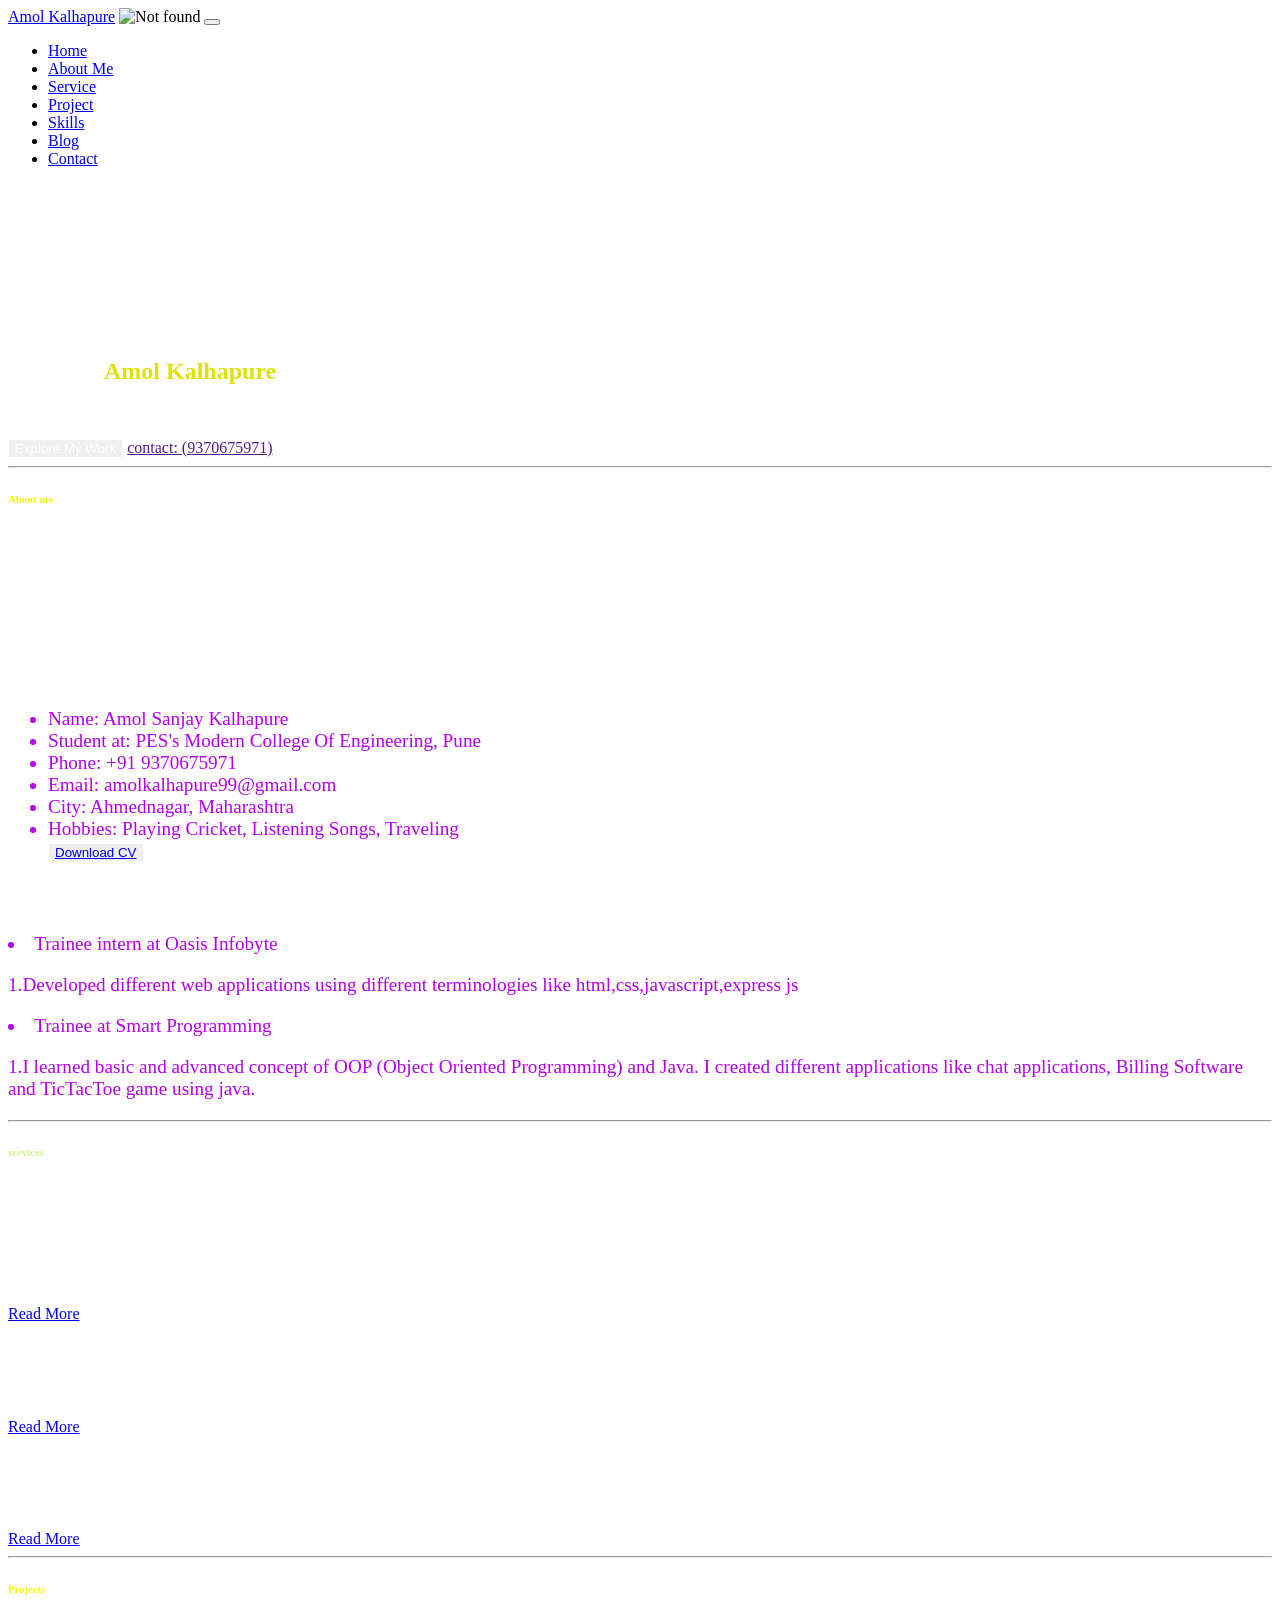
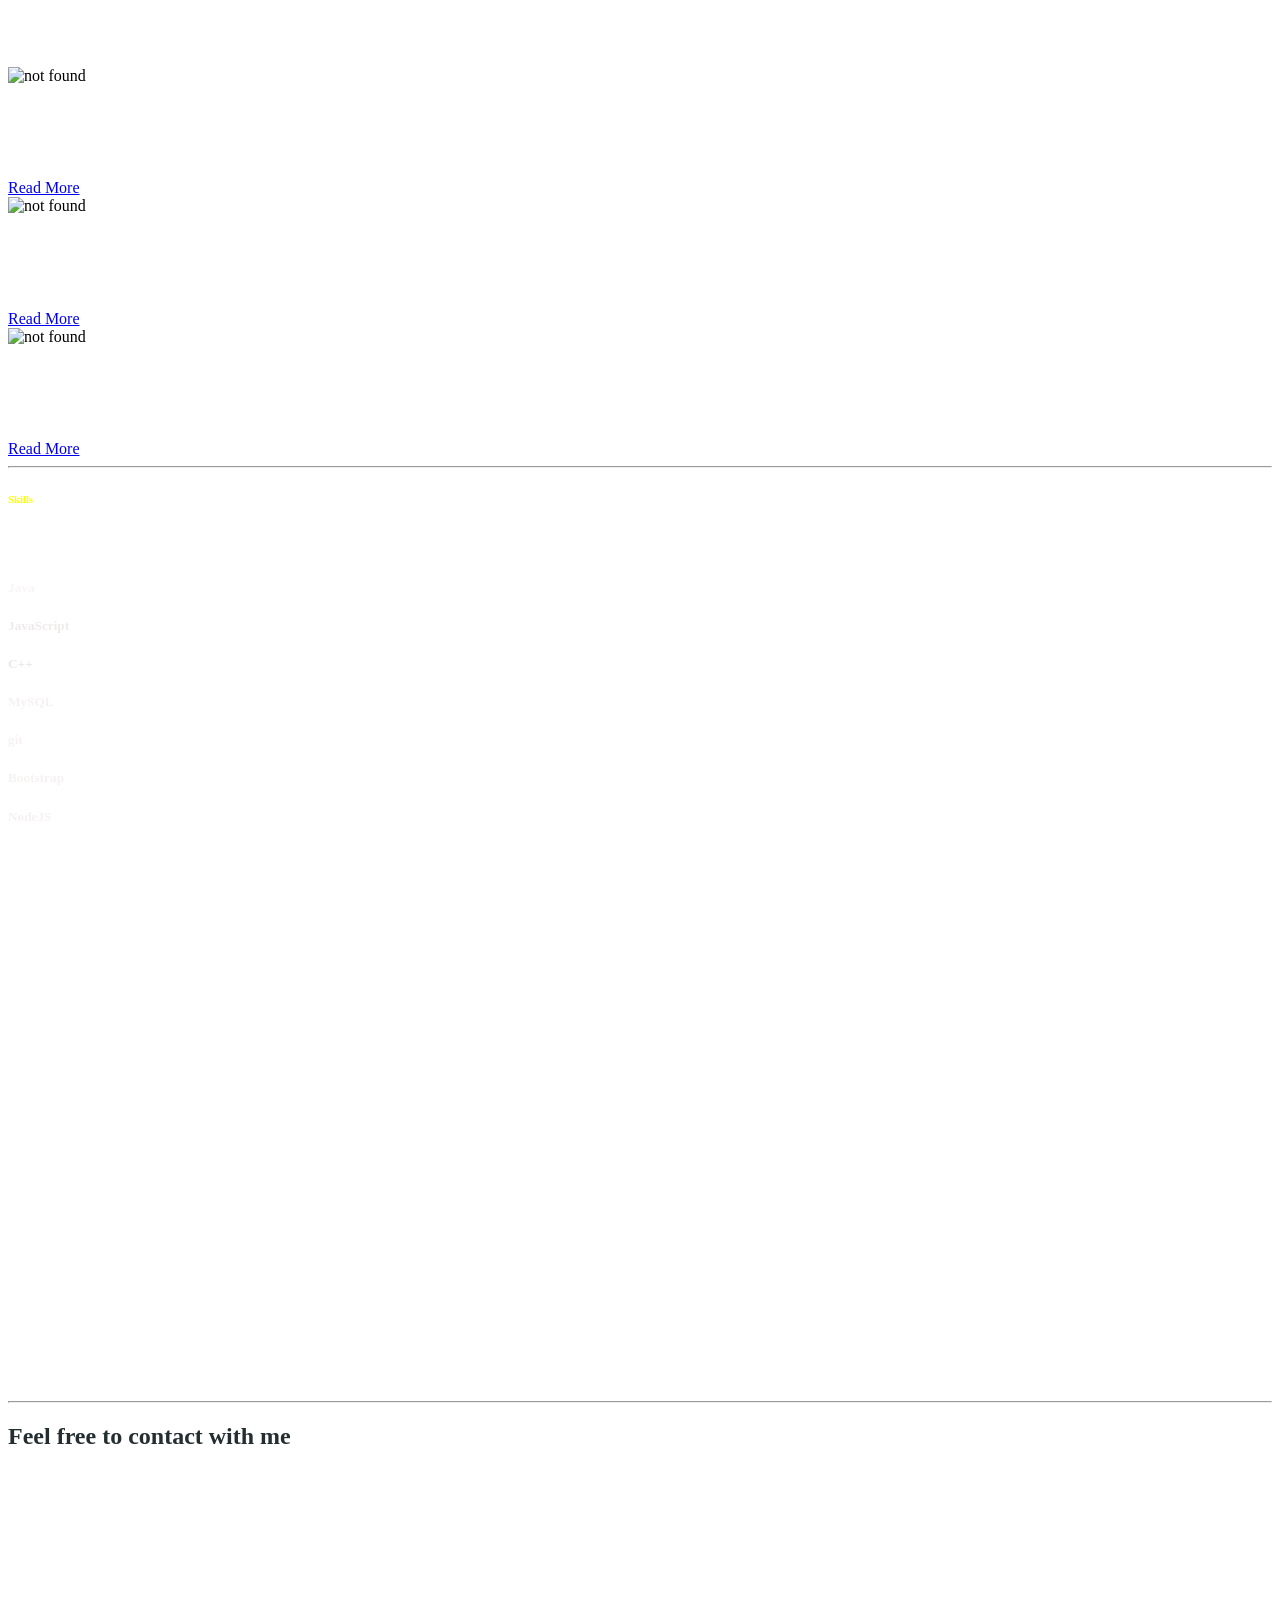
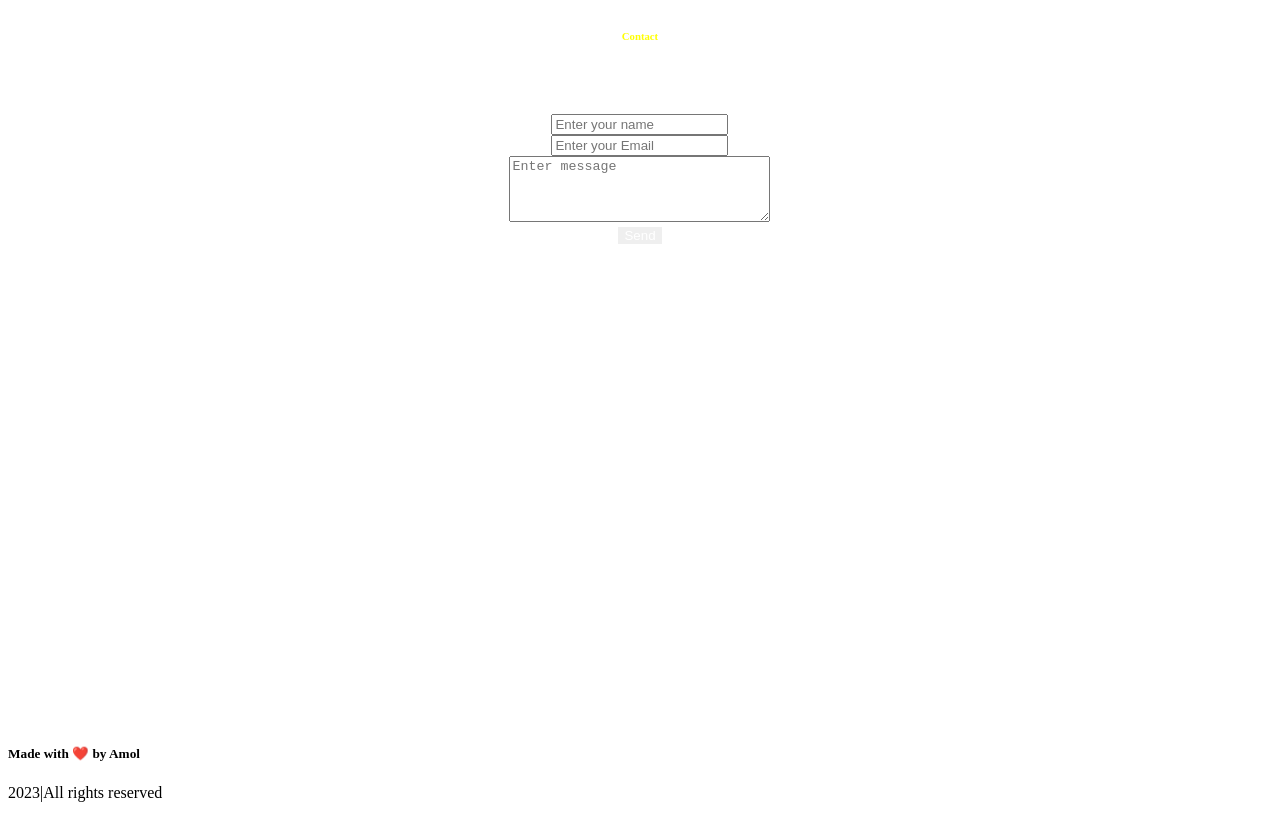
==== portfolio/Amol/index.html @ b15c6dea "Add files via upload" ====
<!DOCTYPE html>
<html lang="en">
<head>
    <meta charset="UTF-8">
    <meta http-equiv="X-UA-Compatible" content="IE=edge">
    <meta name="viewport" content="width=device-width, initial-scale=1.0">
    <title>Amol Kalhapure</title>
  
    <link rel="shortcut icon" class="rounded-4" href="/Assets/images/logo.jpg" type="image/jpg">
    <link rel="stylesheet" href="/Assets/css/bootstrap.min.css">
<link rel="stylesheet" href="/Assets/css/aos.css">    
<link rel="stylesheet" href="/Assets/css/line-awesome.min.css">
<link rel="stylesheet" href="/Assets/css/style.css">

<!--  -->

<link rel="preconnect" href="https://fonts.googleapis.com">
<link rel="preconnect" href="https://fonts.gstatic.com" crossorigin>
<link href="https://fonts.googleapis.com/css2?family=Roboto+Slab:wght@300&display=swap" rel="stylesheet">

<!--  -->
<!-- <link rel="stylesheet" href=""> -->
</head>
<body data-bs-spy="scroll" data-bs-target=".navbar">
    <!-- Navbar -->

    <nav class="navbar navbar-expand-lg navbar-dark fixed-top">
        <div class="container flex-lg-column">
          <a class="navbar-brand h3 fw-bold d-block d-lg-none " href="#Amolkalhapure">Amol Kalhapure</a>
          <img src="/Assets/images/myimage.jpg" class="d-none d-lg-block my-5 rounded-circle" alt="Not found">
          <button class="navbar-toggler" type="button" data-bs-toggle="collapse" data-bs-target="#navbarSupportedContent" aria-controls="navbarSupportedContent" aria-expanded="false" aria-label="Toggle navigation">
            <span class="navbar-toggler-icon"></span>
          </button>
          <div class="collapse navbar-collapse" id="navbarSupportedContent">
            <ul class="navbar-nav  me-auto mb-2 mb-lg-0 flex-lg-column">
              <li class="nav-item">
                <a class="nav-link active" aria-current="page" href="#Home">Home</a>
              </li>
              <li class="nav-item">
                <a class="nav-link active" aria-current="page" href="#about">About Me</a>
              </li>
              <li class="nav-item">
                <a class="nav-link active" aria-current="page" href="#service">Service</a>
              </li>
              <li class="nav-item">
                <a class="nav-link active" aria-current="page" href="#Work">Project</a>
              </li>
              <li class="nav-item">
                <a class="nav-link active" aria-current="page" href="#Skills">Skills</a>
              </li>
              <li class="nav-item">
                <a class="nav-link active" aria-current="page" href="#Blog">Blog</a>
              </li>
              <li class="nav-item">
                <a class="nav-link active" aria-current="page" href="#Contact">Contact</a>
              </li>
             
             
              
            </ul>
            
          </div>
        </div>
      </nav>

    <!--/Navbar-->
<!-- Content wrapper -->
<div id="content-wrapper">
  <section id="Home" class="section1 full-height px-lg-5   ">
    <video autoplay muted loop id="myVideo">
      <source src="/Assets/images/black_-_13495 (720p).mp4" type="video/mp4">
    </video>
    <div class="container px-lg-5">

        <div class="row">
            <div class="col-lg-8">
                <h1 style="color:white" data-aos="fade-up">Hii, I am <b style="color:rgb(225, 225, 9)">Amol Kalhapure</b> FullStack Developer, Student.</h1>
                <p style="color:white" data-aos="fade-up" data-aos-delay="300">I am Amol Kalhapure. I am studying in PES's modern college of engineering. I have great experience in JAVA</p>
                <div  data-aos="fade-up" data-aos-delay="600">
                  <button class="btn btn-brand" style="color:white; border:1px solid white">Explore My Work</button>
                <a href="" class="link-custom">contact: (9370675971)</a>
                </div>
                <div class="icon mt-4" data-aos="fade-up" data-aos-delay="900">
                  <a href="https://www.instagram.com/amolkalhapure9/"><i class="lab la-instagram insta rounded-3" style="color:white;font-size:32px"></i></a>
                  <a href="https://www.linkedin.com/in/amol-kalhapure-a6ab4622a/"><i class="lab la-linkedin linkedin rounded-3" style="color:white;font-size:32px"></i></a>
                  <i class="lab la-twitter twitter rounded-3" style="color:white;font-size:32px"></i>
                </div>
            </div>
        </div>
    </div>
</section>
<hr style="color:white">

<section id="about" >
  <div class="container px-lg-5">
<div class="row">
 <h6 style="color:rgb(241, 254, 0)">About me</h6>
</div>
<div class="aboutme mt-5">
  <h3 class="pt-3" style="color:white">About Me</h3>
  <p class="pt-2 pb-3" style="color:white;font-size: larger;">My self Amol Kalhapure. I am a student of Progrssive education societie's modern college of engineerng, Pune. I work efficiently both as an individual contributor as well as along with a team. I am a fullstack web developer (mern). I like to learn programming languages and developing web applications. My main objective is to work with an organization where I can get an opportunity to enhance my skills and experiance.</p>
</div>
<div class="information">
<div class="myinfo mt-4" style="color:rgb(179, 1, 238); font-size: larger;">
  <h3 style="color:white">My Information</h3>
  <ul>
   <li>Name: Amol Sanjay Kalhapure</li>
   <li>Student at: PES's Modern College Of Engineering, Pune</li>
   <li>Phone: +91 9370675971</li>
   <li>Email: amolkalhapure99@gmail.com</li>
   <li>City: Ahmednagar, Maharashtra</li>
   <li>Hobbies: Playing Cricket, Listening Songs, Traveling</li>
   <button  class="btn btn-brand mt-4" style="color:white; border:1px solid white;color:rgb(179, 1, 238) ;"><a href="/amolcvfinal.pdf">Download CV</a></button>
  </ul>
 </div>

 <div class="internships mt-4" style="color:rgb(179, 1, 238); font-size: larger;">
  <h3 style="color:white">Experience</h3>
  <li >Trainee intern at Oasis Infobyte</li>
  <p>1.Developed different web applications using different terminologies like html,css,javascript,express js</p>
  <li>Trainee at Smart Programming</li>
  <p>1.I learned basic and advanced concept of OOP (Object Oriented Programming) and Java. I created different applications like chat applications, Billing Software and TicTacToe game using java.</p>

 </div>


  </div>
</div>
  
</section>
<hr style="color:white">
<section id="service" class="full-height px-lg-5" >
<div class="container px-lg-5 ">
 <div class="row pb-4">
  <div class="col-lg-8">
    <!-- <h1 style="color:#242e30">Hello friends following are some servies that we are providing for you</h1> -->
    <h6 style="color:rgb(212, 245, 138)" data-aos="fade-up" >services</h6>
    <h1 style="color:white" data-aos="fade-up" >Services that I provide</h1>

  </div>
 </div>

 <div class="row">
  <div class="col-md-4" data-aos="fade-up" data-aos-delay="300">
    <div class="service bg-base rounded-4  shadow-effect">
      <div class="iconbox">
        <i class="las la-feather mb-3 rounded-3" style="background-color: yellow; font-size: 39px;"></i>
        <h4 style="color:white" >Web designing</h4>
        <p style="color:white">We are provideing you best web designs for your business, educational purpose and many more </p>
        <a href="#" class="link-custom">Read More</a>
      </div>
    </div>
  </div>

  <div class="col-md-4" data-aos="fade-up" data-aos-delay="600">
    <div class="service bg-base rounded-4  shadow-effect">
      <div class="iconbox">
        <i class="las la-laptop mb-3 rounded-3" style="background-color: yellow; font-size: 39px;"></i>
        <h4 style="color:white" >Web designing</h4>
        <p style="color:white">We are provideing you best web designs for your business, educational purpose and many more </p>
        <a href="#" class="link-custom">Read More</a>
      </div>
    </div>
  </div>


  <div class="col-md-4" data-aos="fade-up" data-aos-delay="900">
    <div class="service bg-base rounded-4  shadow-effect">
      <div class="iconbox">
        <i class="lab la-java mb-3 rounded-3" style="background-color: yellow; font-size: 39px;"></i>
        <h4 style="color:white" >Java Developer</h4>
        <p style="color:white">We are provideing you best web designs for your business, educational purpose and many more </p>
        <a href="#" class="link-custom">Read More</a>
      </div>
    </div>
  </div>




 </div>

</div>
</section>
<hr style="color:white">

<section id="Work" class="full-height px-lg-5"  >
  <div class="container px-lg-5">
    <div class="row pb-4">
      <div class="col-lg-8">
        <!-- <h1 style="color:#242e30">Hello friends following are some projects that we are created for you</h1> -->
        <h6 style="color:yellow" data-aos="fade-up" >Projects</h6>
        <h1 style="color:white" data-aos="fade-up" >Projects created by me </h1>

      </div>
    </div>
   <div class="row">
    <div class="col-lg-4 project"  data-aos="fade-up" data-aos-delay="300">
      <div class="service bg-base rounded-4  shadow-effect">
        <div class="iconbox">
          <img class="rounded-4"  style="width:100%"  src="/Assets/images/library.jpg" alt="not found">
        </div>
        <div class="content">
          <h4 class="pt-3" style="color:white">Online Library</h4>
          <p style="color:white">A dynamic website to login and register and issue books online. </p>
          <a href="#" class="link-custom">Read More</a>
          
        </div>
      </div>
    </div>
    <div class="col-lg-4 project" data-aos="fade-up" data-aos-delay="600">
      <div class="service bg-base rounded-4  shadow-effect">
        <div class="iconbox">
          <img class="rounded-4"  style="width:100%"  src="/Assets/images/library.jpg" alt="not found">
        </div>
        <div class="content ">
          <h4 class="pt-3" style="color:white">Core Java</h4>
          <p style="color:white">A static website that include basic concepts of core java</p>
          <a href="http://learntocoding.com/index.html" class="link-custom">Read More</a>
          
        </div>
      </div>
    </div>
    <div class="col-lg-4 project" data-aos="fade-up" data-aos-delay="900">
      <div class="service bg-base rounded-4  shadow-effect">
        <div class="iconbox">
          <img class="rounded-4"  style="width:100%"  src="/Assets/images/landing.jpg" alt="not found">
        </div>
        <div class="content">
          <h4 class="pt-3" style="color:white">Landing Page</h4>
          <p style="color:white">A static website created by HTML, CSS, Bootstrap and JavaScript</p>
          <a href="#" class="link-custom">Read More</a>
          
        </div>
      </div>
    </div>
   
   </div>
    
  </div>
</section>
<hr style="color: white;">

<!-- <section id="Skills" class=" full-height px-lg-5" style="height: 100vh;">
  <div class="container px-lg-5">
    <div class="row">
      <h6 style="color: rgb(226, 237, 3);">Skills</h6>
      <h1 style="color:white">My Skills</h1>
      <div class="col-lg-5 ">
        <div class="skills">
          
              <li><h5 style="color:white">Java</h5></li>
              <span class="bar"><span class="java"></span></span>
           
         <li><h5 style="color:white">CPP</h5></li>
         <span class="bar"><span class="cpp"></span></span>
         <li><h5 style="color:white">MySQL</h5></li>
         <span class="bar"><span class="mysql"></span></span>
         <li><h5 style="color:white">JavaScript</h5></li>
         <span class="bar"><span class="JavaScript"></span></span>
         <li><h5 style="color:white">Git</h5></li>
         <span class="bar"><span class="git"></span></span>
        </div>
      
      </div>
      
    </div>

  </div>
</section> -->

<!-- dsfs -->
<section id="Skills" class=" full-height px-lg-5" style="height: 100vh;">
  
  <div class="container px-lg-5">
    <h6 style="color:yellow">Skills</h6>
    <h1 class="pb-4" style="color:white">LANGUAGES AND FRAMEWORKS</h1>
    <div class="skills">
      <div class="row">
       <div class="col-lg-6 col-md-6">
         <div class="java12" style="">
           <h5 style="color:rgb(250, 245, 245)">Java</h5>
             <span class="bar"><span class="java"></span></span>
         </div>
        
       </div>
       <div class="col-lg-6 col-md-6">
         <div class="java12">
           <h5 style="color:rgb(239, 235, 235)">JavaScript</h5>
             <span class="bar"><span class="JavaScript"></span></span>
         </div>
        
       </div>
       <div class="col-lg-6 col-md-6">
         <div class="java12">
           <h5 style="color:rgb(235, 230, 230)">C++</h5>
             <span class="bar"><span class="cpp"></span></span>
         </div>
        
       </div>
       <div class="col-lg-6 col-md-6">
         <div class="java12">
           <h5 style="color:rgb(247, 242, 242)">MySQL</h5>
             <span class="bar"><span class="mysql"></span></span>
         </div>
        
       </div>
       <div class="col-lg-6 col-md-6">
        <div class="java12">
          <h5 style="color:rgb(247, 242, 242)">git</h5>
            <span class="bar"><span class="git"></span></span>
        </div>
       
      </div>
      <div class="col-lg-6 col-md-6">
        <div class="java12">
          <h5 style="color:rgb(247, 242, 242)">Bootstrap</h5>
            <span class="bar"><span class="Bootstrap"></span></span>
        </div>
       
      </div>
      <div class="col-lg-6 col-md-6">
        <div class="java12">
          <h5 style="color:rgb(247, 242, 242)">NodeJS</h5>
            <span class="bar"><span class="NodeJS"></span></span>
        </div>
       
      </div>
      </div>
      </div>

  </div>
</section>

<!-- zdszd -->

<hr style="color:white">
<section id="Contact" class="full-height px-lg-5" style="height:100vh">
  <div class="container px-lg-5 ">
    <h1 style="color:#242e30;">Feel free to contact with me</h1>
    <div class="form" style="width:60% ;margin:180px auto">
    <form action="" method="post" style="text-align: center; ">
     <h6 style="color:yellow;text-align: center;">Contact</h6>
     <h1 style="color:white;text-align: center;">Feel free to contact with me</h1>
     <div class="name"><input class="name1 " type="text" name="name1" placeholder="Enter your name" style="color:white" >
     </div>
     <div class="email1"><input class="email  " type="email" name="email" placeholder="Enter your Email" style="color:white"></div>
     <div class="msg1"><textarea class="msg " name="msg" id="msg" cols="30" rows="4" placeholder="Enter message" style="color: white;"></textarea></div>
     <div class="btn1"><button class="btn " class="btn btn-brand" style="color:white; border:1px solid white">Send</button></div>
    </form>
  </div>
  </div>
</section>

</div>

<div class="footer">
  <h5>Made with ❤️ by Amol</h5>
  <p><i class="las la-copyright"></i>2023|All rights reserved</p>
</div>





    
    
</body>
<script src="/Assets/js/bootstrap.bundle.min.js"></script>
<script src="/Assets/js/aos.js"></script>
<script src="/Assets/js/main.js"></script>

</html>
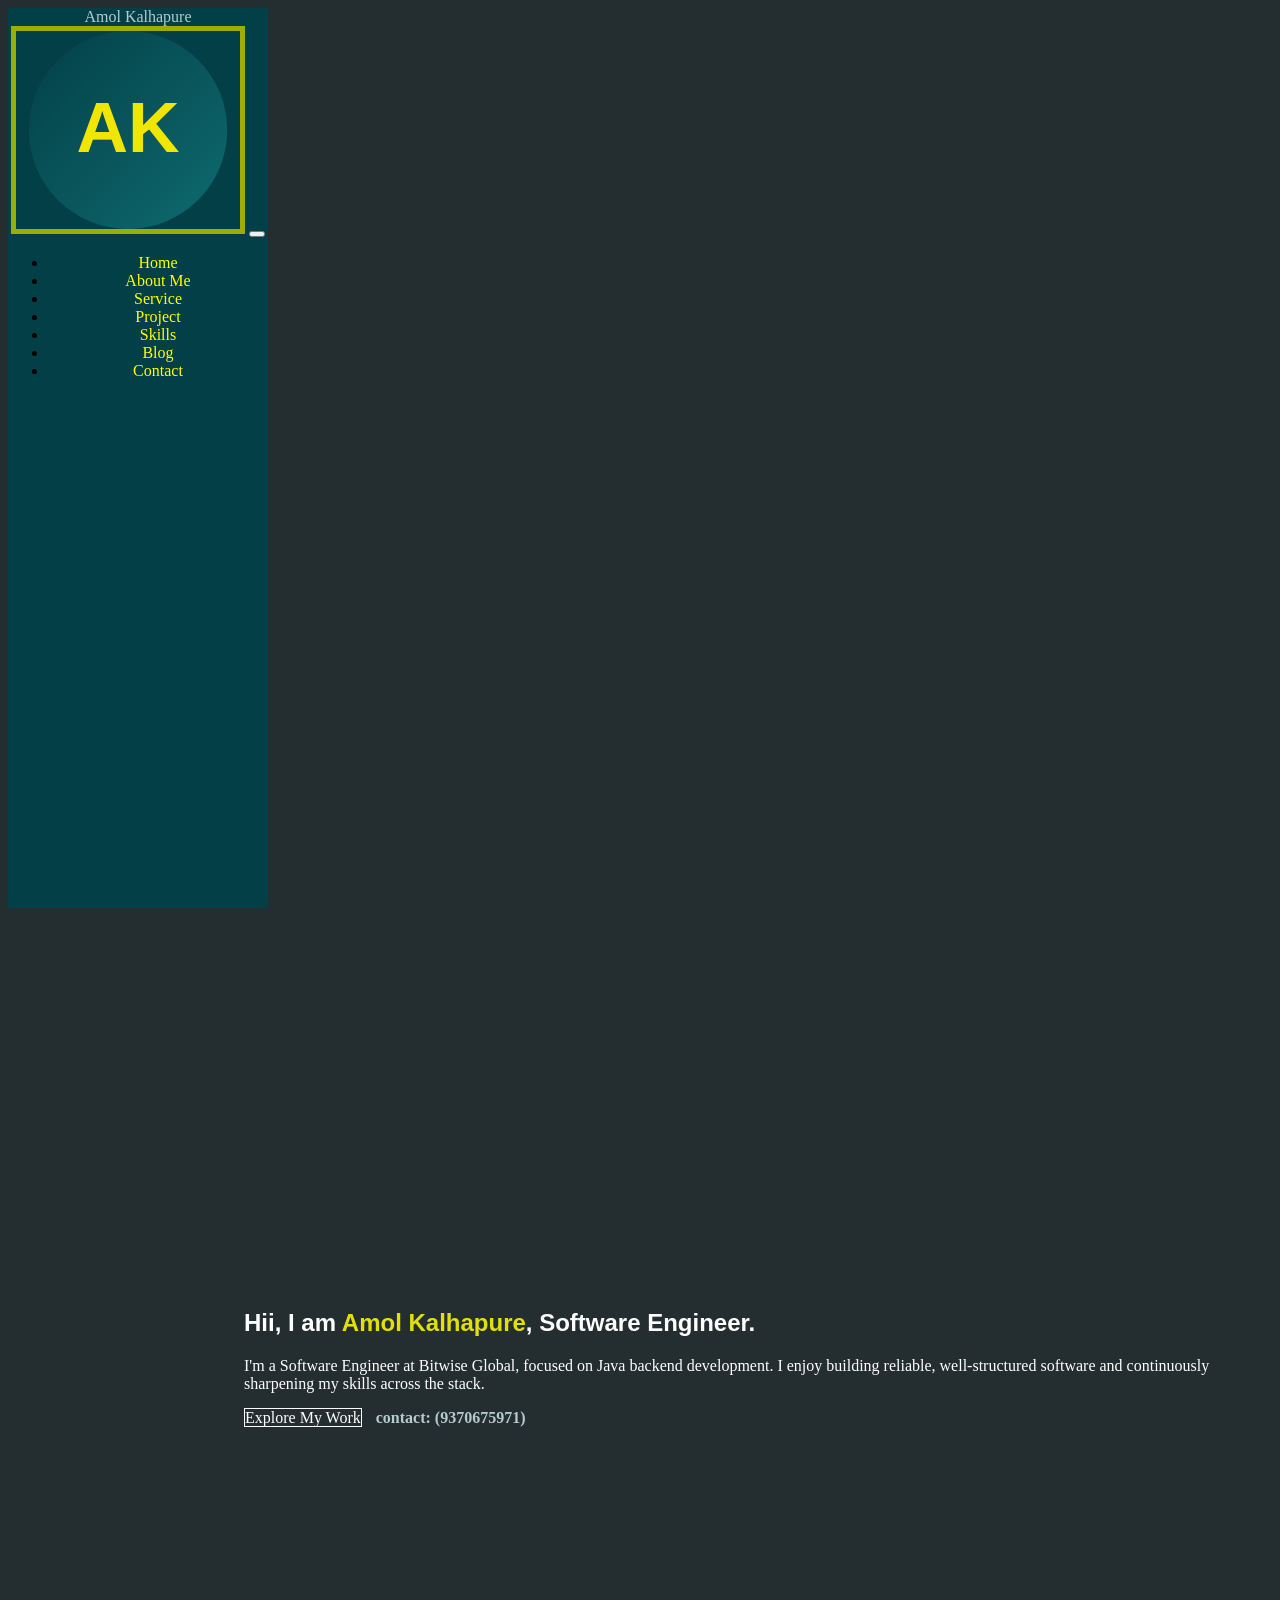
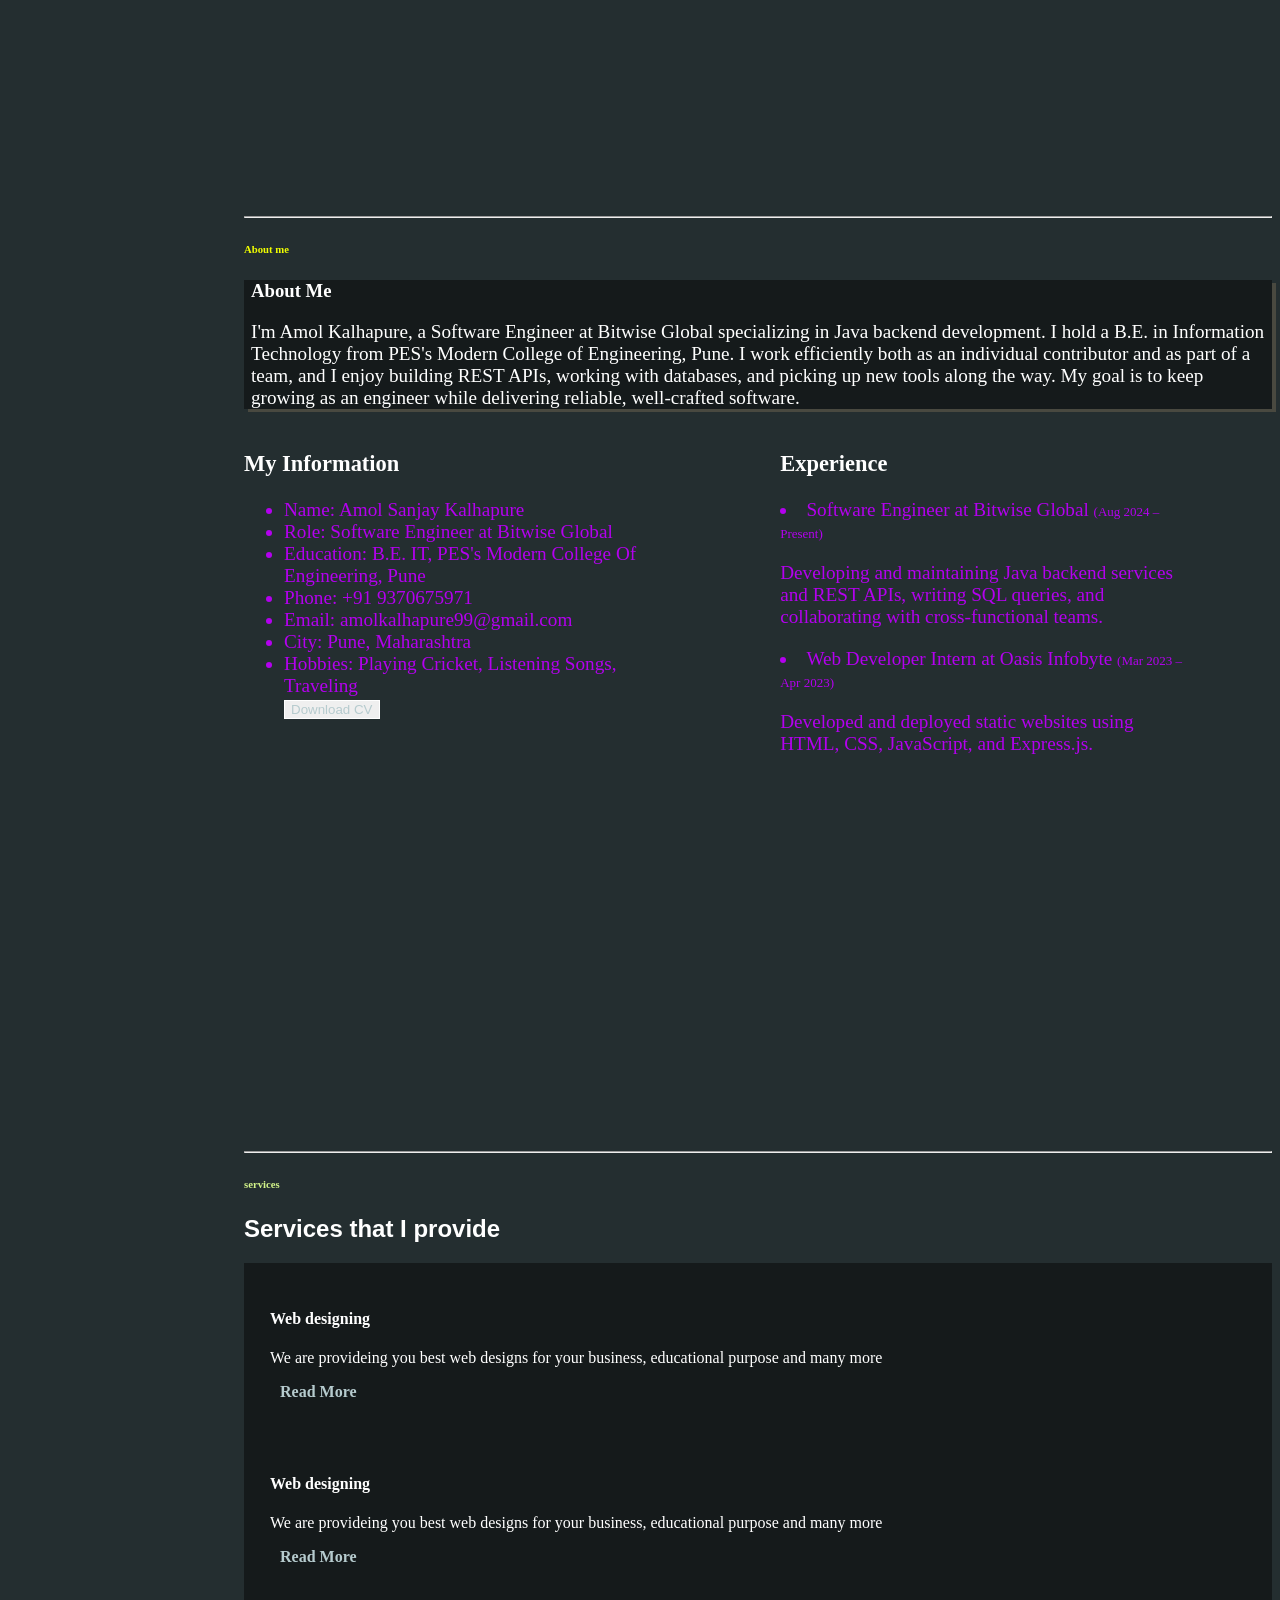
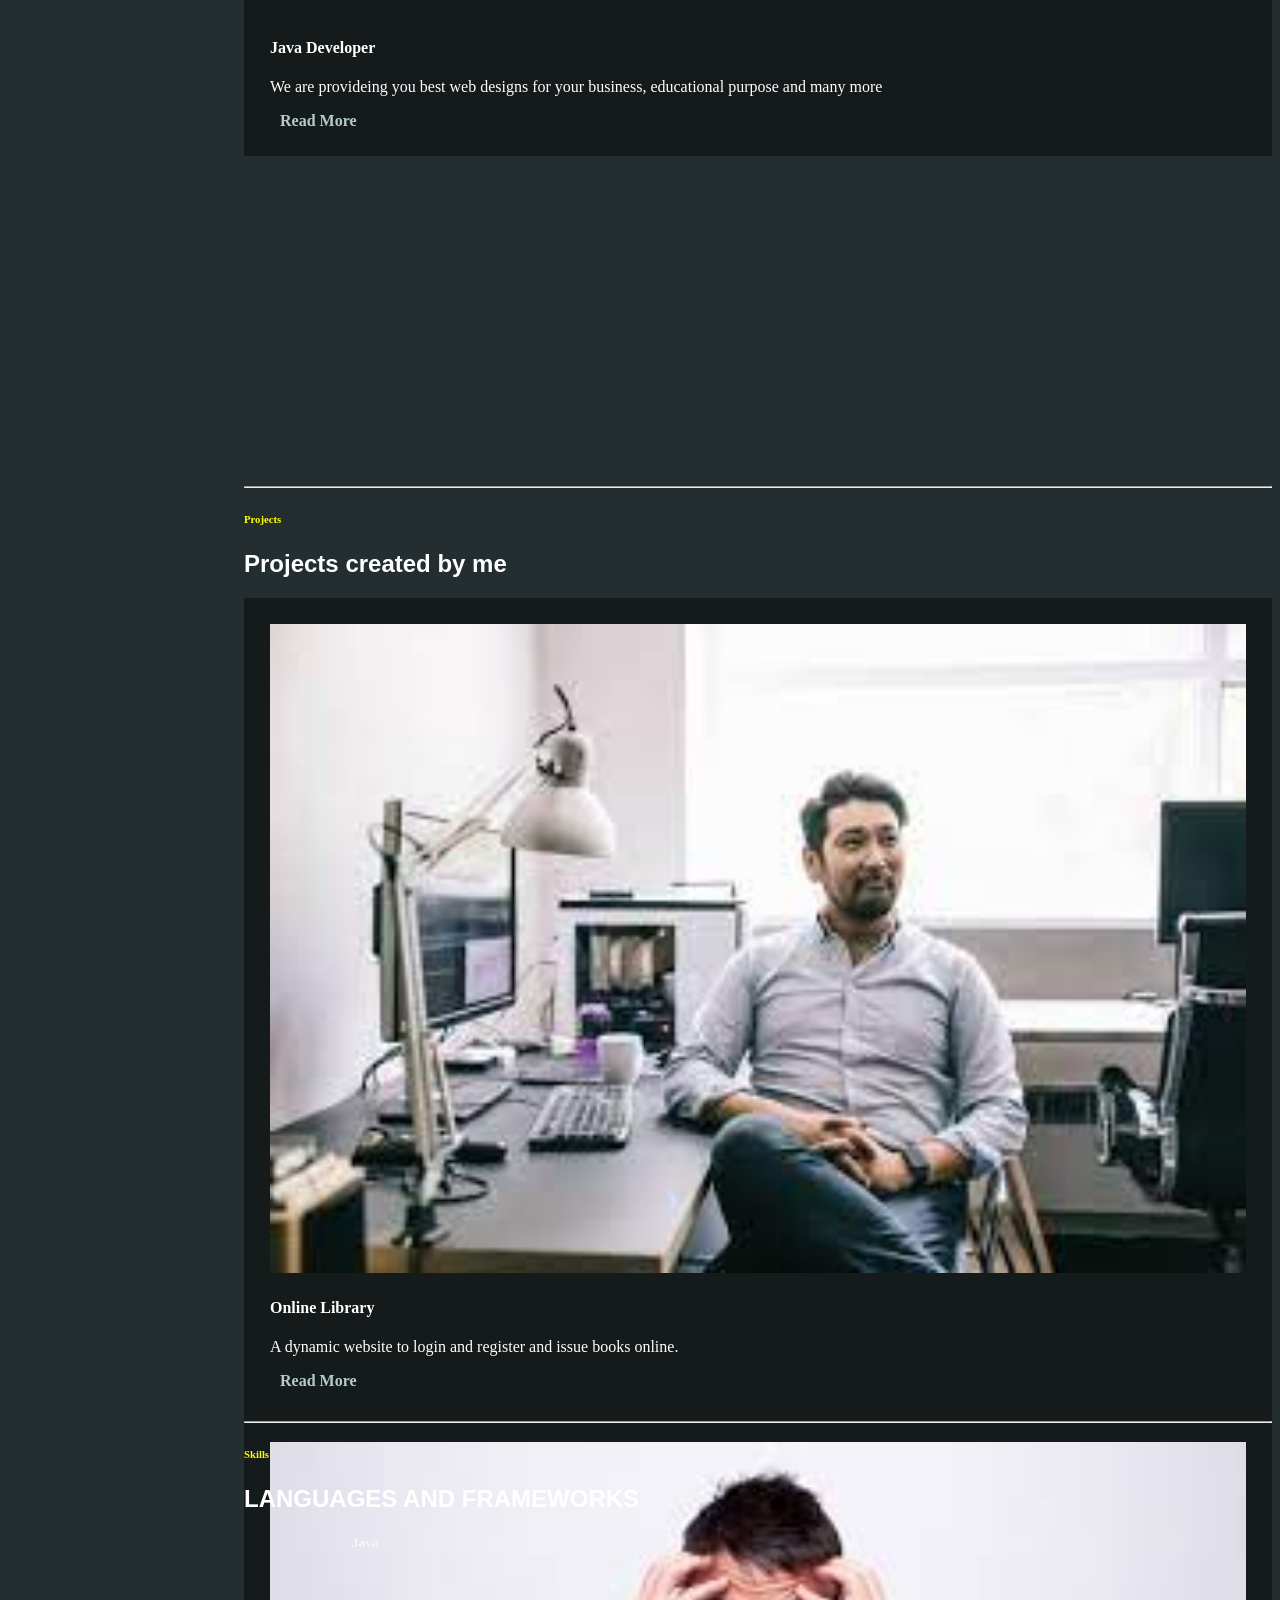
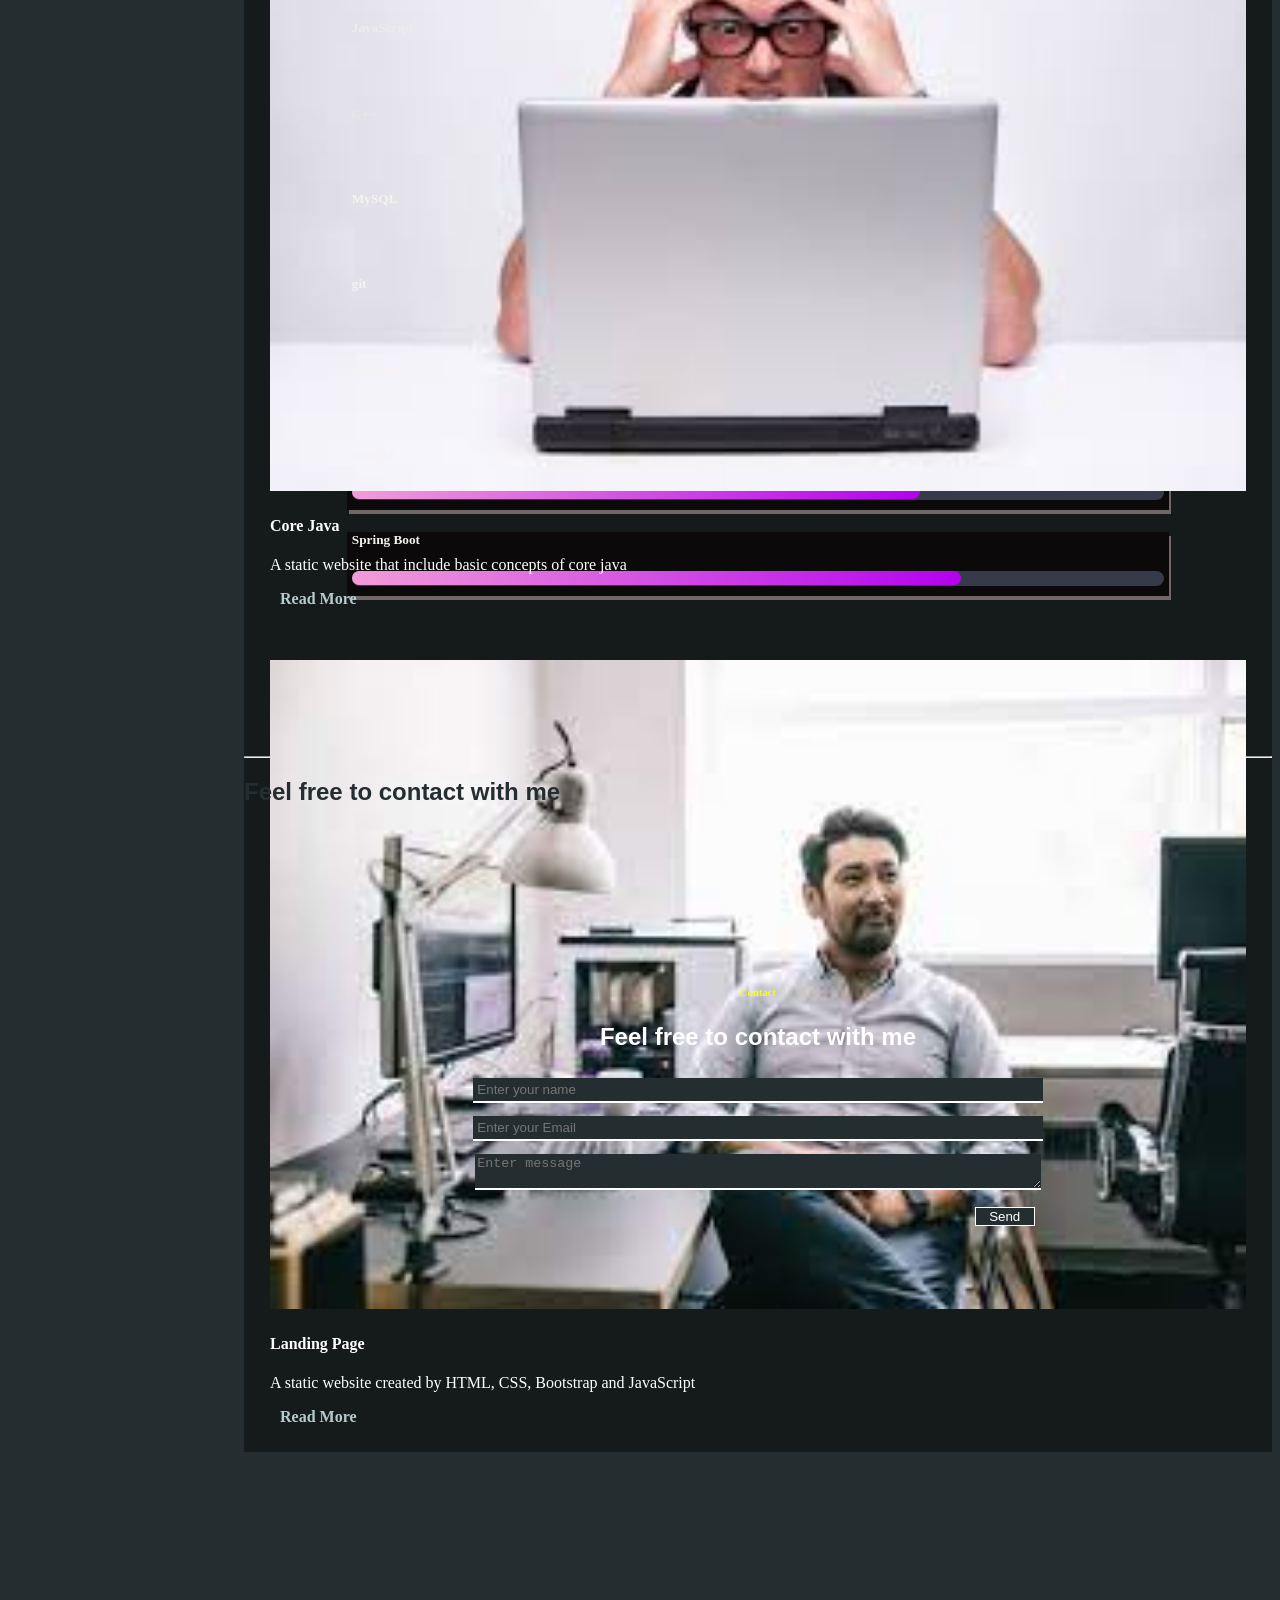
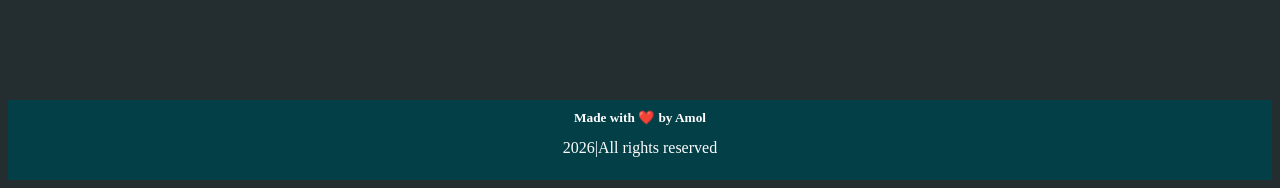
==== commit 3d089149: "Update resume for current Software Engineer role, fix broken CV link and asset paths - Rewrite resum" ====
--- a/portfolio/Amol/index.html
+++ b/portfolio/Amol/index.html
@@ -6,11 +6,11 @@
     <meta name="viewport" content="width=device-width, initial-scale=1.0">
     <title>Amol Kalhapure</title>
   
-    <link rel="shortcut icon" class="rounded-4" href="/Assets/images/logo.jpg" type="image/jpg">
-    <link rel="stylesheet" href="/Assets/css/bootstrap.min.css">
-<link rel="stylesheet" href="/Assets/css/aos.css">    
-<link rel="stylesheet" href="/Assets/css/line-awesome.min.css">
-<link rel="stylesheet" href="/Assets/css/style.css">
+    <link rel="shortcut icon" class="rounded-4" href="../Assets/images/avatar.svg" type="image/svg+xml">
+    <link rel="stylesheet" href="../Assets/css/bootstrap.min.css">
+<link rel="stylesheet" href="../Assets/css/aos.css">    
+<link rel="stylesheet" href="../Assets/css/line-awesome.min.css">
+<link rel="stylesheet" href="../Assets/css/style.css">
 
 <!--  -->
 
@@ -27,7 +27,7 @@
     <nav class="navbar navbar-expand-lg navbar-dark fixed-top">
         <div class="container flex-lg-column">
           <a class="navbar-brand h3 fw-bold d-block d-lg-none " href="#Amolkalhapure">Amol Kalhapure</a>
-          <img src="/Assets/images/myimage.jpg" class="d-none d-lg-block my-5 rounded-circle" alt="Not found">
+          <img src="../Assets/images/avatar.svg" class="d-none d-lg-block my-5 rounded-circle" alt="Amol Kalhapure">
           <button class="navbar-toggler" type="button" data-bs-toggle="collapse" data-bs-target="#navbarSupportedContent" aria-controls="navbarSupportedContent" aria-expanded="false" aria-label="Toggle navigation">
             <span class="navbar-toggler-icon"></span>
           </button>
@@ -68,17 +68,17 @@
 <div id="content-wrapper">
   <section id="Home" class="section1 full-height px-lg-5   ">
     <video autoplay muted loop id="myVideo">
-      <source src="/Assets/images/black_-_13495 (720p).mp4" type="video/mp4">
+      <source src="../Assets/images/black_-_13495 (720p).mp4" type="video/mp4">
     </video>
     <div class="container px-lg-5">
 
         <div class="row">
             <div class="col-lg-8">
-                <h1 style="color:white" data-aos="fade-up">Hii, I am <b style="color:rgb(225, 225, 9)">Amol Kalhapure</b> FullStack Developer, Student.</h1>
-                <p style="color:white" data-aos="fade-up" data-aos-delay="300">I am Amol Kalhapure. I am studying in PES's modern college of engineering. I have great experience in JAVA</p>
+                <h1 style="color:white" data-aos="fade-up">Hii, I am <b style="color:rgb(225, 225, 9)">Amol Kalhapure</b>, Software Engineer.</h1>
+                <p style="color:white" data-aos="fade-up" data-aos-delay="300">I'm a Software Engineer at Bitwise Global, focused on Java backend development. I enjoy building reliable, well-structured software and continuously sharpening my skills across the stack.</p>
                 <div  data-aos="fade-up" data-aos-delay="600">
-                  <button class="btn btn-brand" style="color:white; border:1px solid white">Explore My Work</button>
-                <a href="" class="link-custom">contact: (9370675971)</a>
+                  <a href="#Work" class="btn btn-brand" style="color:white; border:1px solid white">Explore My Work</a>
+                <a href="#Contact" class="link-custom">contact: (9370675971)</a>
                 </div>
                 <div class="icon mt-4" data-aos="fade-up" data-aos-delay="900">
                   <a href="https://www.instagram.com/amolkalhapure9/"><i class="lab la-instagram insta rounded-3" style="color:white;font-size:32px"></i></a>
@@ -98,28 +98,29 @@
 </div>
 <div class="aboutme mt-5">
   <h3 class="pt-3" style="color:white">About Me</h3>
-  <p class="pt-2 pb-3" style="color:white;font-size: larger;">My self Amol Kalhapure. I am a student of Progrssive education societie's modern college of engineerng, Pune. I work efficiently both as an individual contributor as well as along with a team. I am a fullstack web developer (mern). I like to learn programming languages and developing web applications. My main objective is to work with an organization where I can get an opportunity to enhance my skills and experiance.</p>
+  <p class="pt-2 pb-3" style="color:white;font-size: larger;">I'm Amol Kalhapure, a Software Engineer at Bitwise Global specializing in Java backend development. I hold a B.E. in Information Technology from PES's Modern College of Engineering, Pune. I work efficiently both as an individual contributor and as part of a team, and I enjoy building REST APIs, working with databases, and picking up new tools along the way. My goal is to keep growing as an engineer while delivering reliable, well-crafted software.</p>
 </div>
 <div class="information">
 <div class="myinfo mt-4" style="color:rgb(179, 1, 238); font-size: larger;">
   <h3 style="color:white">My Information</h3>
   <ul>
    <li>Name: Amol Sanjay Kalhapure</li>
-   <li>Student at: PES's Modern College Of Engineering, Pune</li>
+   <li>Role: Software Engineer at Bitwise Global</li>
+   <li>Education: B.E. IT, PES's Modern College Of Engineering, Pune</li>
    <li>Phone: +91 9370675971</li>
    <li>Email: amolkalhapure99@gmail.com</li>
-   <li>City: Ahmednagar, Maharashtra</li>
+   <li>City: Pune, Maharashtra</li>
    <li>Hobbies: Playing Cricket, Listening Songs, Traveling</li>
-   <button  class="btn btn-brand mt-4" style="color:white; border:1px solid white;color:rgb(179, 1, 238) ;"><a href="/amolcvfinal.pdf">Download CV</a></button>
+   <button  class="btn btn-brand mt-4" style="color:white; border:1px solid white;color:rgb(179, 1, 238) ;"><a href="../AmolK_CV.pdf" download>Download CV</a></button>
   </ul>
  </div>
 
  <div class="internships mt-4" style="color:rgb(179, 1, 238); font-size: larger;">
   <h3 style="color:white">Experience</h3>
-  <li >Trainee intern at Oasis Infobyte</li>
-  <p>1.Developed different web applications using different terminologies like html,css,javascript,express js</p>
-  <li>Trainee at Smart Programming</li>
-  <p>1.I learned basic and advanced concept of OOP (Object Oriented Programming) and Java. I created different applications like chat applications, Billing Software and TicTacToe game using java.</p>
+  <li>Software Engineer at Bitwise Global <span style="font-size:small">(Aug 2024 &ndash; Present)</span></li>
+  <p>Developing and maintaining Java backend services and REST APIs, writing SQL queries, and collaborating with cross-functional teams.</p>
+  <li>Web Developer Intern at Oasis Infobyte <span style="font-size:small">(Mar 2023 &ndash; Apr 2023)</span></li>
+  <p>Developed and deployed static websites using HTML, CSS, JavaScript, and Express.js.</p>
 
  </div>
 
@@ -198,7 +199,7 @@
     <div class="col-lg-4 project"  data-aos="fade-up" data-aos-delay="300">
       <div class="service bg-base rounded-4  shadow-effect">
         <div class="iconbox">
-          <img class="rounded-4"  style="width:100%"  src="/Assets/images/library.jpg" alt="not found">
+          <img class="rounded-4"  style="width:100%"  src="../Assets/images/demo.jpg" alt="Online Library project screenshot">
         </div>
         <div class="content">
           <h4 class="pt-3" style="color:white">Online Library</h4>
@@ -211,7 +212,7 @@
     <div class="col-lg-4 project" data-aos="fade-up" data-aos-delay="600">
       <div class="service bg-base rounded-4  shadow-effect">
         <div class="iconbox">
-          <img class="rounded-4"  style="width:100%"  src="/Assets/images/library.jpg" alt="not found">
+          <img class="rounded-4"  style="width:100%"  src="../Assets/images/demo2.jpg" alt="Core Java project screenshot">
         </div>
         <div class="content ">
           <h4 class="pt-3" style="color:white">Core Java</h4>
@@ -224,7 +225,7 @@
     <div class="col-lg-4 project" data-aos="fade-up" data-aos-delay="900">
       <div class="service bg-base rounded-4  shadow-effect">
         <div class="iconbox">
-          <img class="rounded-4"  style="width:100%"  src="/Assets/images/landing.jpg" alt="not found">
+          <img class="rounded-4"  style="width:100%"  src="../Assets/images/demo.jpg" alt="Landing Page project screenshot">
         </div>
         <div class="content">
           <h4 class="pt-3" style="color:white">Landing Page</h4>
@@ -273,58 +274,65 @@
 <section id="Skills" class=" full-height px-lg-5" style="height: 100vh;">
   
   <div class="container px-lg-5">
-    <h6 style="color:yellow">Skills</h6>
-    <h1 class="pb-4" style="color:white">LANGUAGES AND FRAMEWORKS</h1>
+    <h6 style="color:yellow" data-aos="fade-up">Skills</h6>
+    <h1 class="pb-4" style="color:white" data-aos="fade-up">LANGUAGES AND FRAMEWORKS</h1>
     <div class="skills">
       <div class="row">
-       <div class="col-lg-6 col-md-6">
+       <div class="col-lg-6 col-md-6" data-aos="fade-up" data-aos-delay="0">
          <div class="java12" style="">
            <h5 style="color:rgb(250, 245, 245)">Java</h5>
              <span class="bar"><span class="java"></span></span>
          </div>
-        
+
        </div>
-       <div class="col-lg-6 col-md-6">
+       <div class="col-lg-6 col-md-6" data-aos="fade-up" data-aos-delay="100">
          <div class="java12">
            <h5 style="color:rgb(239, 235, 235)">JavaScript</h5>
              <span class="bar"><span class="JavaScript"></span></span>
          </div>
-        
+
        </div>
-       <div class="col-lg-6 col-md-6">
+       <div class="col-lg-6 col-md-6" data-aos="fade-up" data-aos-delay="150">
          <div class="java12">
            <h5 style="color:rgb(235, 230, 230)">C++</h5>
              <span class="bar"><span class="cpp"></span></span>
          </div>
-        
+
        </div>
-       <div class="col-lg-6 col-md-6">
+       <div class="col-lg-6 col-md-6" data-aos="fade-up" data-aos-delay="200">
          <div class="java12">
            <h5 style="color:rgb(247, 242, 242)">MySQL</h5>
              <span class="bar"><span class="mysql"></span></span>
          </div>
-        
+
        </div>
-       <div class="col-lg-6 col-md-6">
+       <div class="col-lg-6 col-md-6" data-aos="fade-up" data-aos-delay="250">
         <div class="java12">
           <h5 style="color:rgb(247, 242, 242)">git</h5>
             <span class="bar"><span class="git"></span></span>
         </div>
-       
-      </div>
-      <div class="col-lg-6 col-md-6">
+
+      </div>
+      <div class="col-lg-6 col-md-6" data-aos="fade-up" data-aos-delay="300">
         <div class="java12">
           <h5 style="color:rgb(247, 242, 242)">Bootstrap</h5>
             <span class="bar"><span class="Bootstrap"></span></span>
         </div>
-       
-      </div>
-      <div class="col-lg-6 col-md-6">
+
+      </div>
+      <div class="col-lg-6 col-md-6" data-aos="fade-up" data-aos-delay="350">
         <div class="java12">
           <h5 style="color:rgb(247, 242, 242)">NodeJS</h5>
             <span class="bar"><span class="NodeJS"></span></span>
         </div>
-       
+
+      </div>
+      <div class="col-lg-6 col-md-6" data-aos="fade-up" data-aos-delay="400">
+        <div class="java12">
+          <h5 style="color:rgb(247, 242, 242)">Spring Boot</h5>
+            <span class="bar"><span class="SpringBoot"></span></span>
+        </div>
+
       </div>
       </div>
       </div>
@@ -356,7 +364,7 @@
 
 <div class="footer">
   <h5>Made with ❤️ by Amol</h5>
-  <p><i class="las la-copyright"></i>2023|All rights reserved</p>
+  <p><i class="las la-copyright"></i>2026|All rights reserved</p>
 </div>
 
 
@@ -366,8 +374,8 @@
     
     
 </body>
-<script src="/Assets/js/bootstrap.bundle.min.js"></script>
-<script src="/Assets/js/aos.js"></script>
-<script src="/Assets/js/main.js"></script>
+<script src="../Assets/js/bootstrap.bundle.min.js"></script>
+<script src="../Assets/js/aos.js"></script>
+<script src="../Assets/js/main.js"></script>
 
 </html>
--- a/portfolio/Assets/css/line-awesome.min.css
+++ b/portfolio/Assets/css/line-awesome.min.css
@@ -0,0 +1 @@
+.la,.lab,.lad,.lal,.lar,.las{-moz-osx-font-smoothing:grayscale;-webkit-font-smoothing:antialiased;display:inline-block;font-style:normal;font-variant:normal;text-rendering:auto;line-height:1}.la-lg{font-size:1.33333em;line-height:.75em;vertical-align:-.0667em}.la-xs{font-size:.75em}.la-sm{font-size:.875em}.la-1x{font-size:1em}.la-2x{font-size:2em}.la-3x{font-size:3em}.la-4x{font-size:4em}.la-5x{font-size:5em}.la-6x{font-size:6em}.la-7x{font-size:7em}.la-8x{font-size:8em}.la-9x{font-size:9em}.la-10x{font-size:10em}.la-fw{text-align:center;width:1.25em}.la-ul{list-style-type:none;margin-left:2.5em;padding-left:0}.la-ul>li{position:relative}.la-li{left:-2em;position:absolute;text-align:center;width:2em;line-height:inherit}.la-border{border:solid .08em #eee;border-radius:.1em;padding:.2em .25em .15em}.la-pull-left{float:left}.la-pull-right{float:right}.la.la-pull-left,.lab.la-pull-left,.lal.la-pull-left,.lar.la-pull-left,.las.la-pull-left{margin-right:.3em}.la.la-pull-right,.lab.la-pull-right,.lal.la-pull-right,.lar.la-pull-right,.las.la-pull-right{margin-left:.3em}.la-spin{-webkit-animation:la-spin 2s infinite linear;animation:la-spin 2s infinite linear}.la-pulse{-webkit-animation:la-spin 1s infinite steps(8);animation:la-spin 1s infinite steps(8)}@-webkit-keyframes la-spin{0%{-webkit-transform:rotate(0);transform:rotate(0)}100%{-webkit-transform:rotate(360deg);transform:rotate(360deg)}}@keyframes la-spin{0%{-webkit-transform:rotate(0);transform:rotate(0)}100%{-webkit-transform:rotate(360deg);transform:rotate(360deg)}}.la-rotate-90{-webkit-transform:rotate(90deg);transform:rotate(90deg)}.la-rotate-180{-webkit-transform:rotate(180deg);transform:rotate(180deg)}.la-rotate-270{-webkit-transform:rotate(270deg);transform:rotate(270deg)}.la-flip-horizontal{-webkit-transform:scale(-1,1);transform:scale(-1,1)}.la-flip-vertical{-webkit-transform:scale(1,-1);transform:scale(1,-1)}.la-flip-both,.la-flip-horizontal.la-flip-vertical{-webkit-transform:scale(-1,-1);transform:scale(-1,-1)}:root .la-flip-both,:root .la-flip-horizontal,:root .la-flip-vertical,:root .la-rotate-180,:root .la-rotate-270,:root .la-rotate-90{-webkit-filter:none;filter:none}.la-stack{display:inline-block;height:2em;line-height:2em;position:relative;vertical-align:middle;width:2.5em}.la-stack-1x,.la-stack-2x{left:0;position:absolute;text-align:center;width:100%}.la-stack-1x{line-height:inherit}.la-stack-2x{font-size:2em}.la-inverse{color:#fff}.la-500px:before{content:"\f26e"}.la-accessible-icon:before{content:"\f368"}.la-accusoft:before{content:"\f369"}.la-acquisitions-incorporated:before{content:"\f6af"}.la-ad:before{content:"\f641"}.la-address-book:before{content:"\f2b9"}.la-address-card:before{content:"\f2bb"}.la-adjust:before{content:"\f042"}.la-adn:before{content:"\f170"}.la-adobe:before{content:"\f778"}.la-adversal:before{content:"\f36a"}.la-affiliatetheme:before{content:"\f36b"}.la-air-freshener:before{content:"\f5d0"}.la-airbnb:before{content:"\f834"}.la-algolia:before{content:"\f36c"}.la-align-center:before{content:"\f037"}.la-align-justify:before{content:"\f039"}.la-align-left:before{content:"\f036"}.la-align-right:before{content:"\f038"}.la-alipay:before{content:"\f642"}.la-allergies:before{content:"\f461"}.la-amazon:before{content:"\f270"}.la-amazon-pay:before{content:"\f42c"}.la-ambulance:before{content:"\f0f9"}.la-american-sign-language-interpreting:before{content:"\f2a3"}.la-amilia:before{content:"\f36d"}.la-anchor:before{content:"\f13d"}.la-android:before{content:"\f17b"}.la-angellist:before{content:"\f209"}.la-angle-double-down:before{content:"\f103"}.la-angle-double-left:before{content:"\f100"}.la-angle-double-right:before{content:"\f101"}.la-angle-double-up:before{content:"\f102"}.la-angle-down:before{content:"\f107"}.la-angle-left:before{content:"\f104"}.la-angle-right:before{content:"\f105"}.la-angle-up:before{content:"\f106"}.la-angry:before{content:"\f556"}.la-angrycreative:before{content:"\f36e"}.la-angular:before{content:"\f420"}.la-ankh:before{content:"\f644"}.la-app-store:before{content:"\f36f"}.la-app-store-ios:before{content:"\f370"}.la-apper:before{content:"\f371"}.la-apple:before{content:"\f179"}.la-apple-alt:before{content:"\f5d1"}.la-apple-pay:before{content:"\f415"}.la-archive:before{content:"\f187"}.la-archway:before{content:"\f557"}.la-arrow-alt-circle-down:before{content:"\f358"}.la-arrow-alt-circle-left:before{content:"\f359"}.la-arrow-alt-circle-right:before{content:"\f35a"}.la-arrow-alt-circle-up:before{content:"\f35b"}.la-arrow-circle-down:before{content:"\f0ab"}.la-arrow-circle-left:before{content:"\f0a8"}.la-arrow-circle-right:before{content:"\f0a9"}.la-arrow-circle-up:before{content:"\f0aa"}.la-arrow-down:before{content:"\f063"}.la-arrow-left:before{content:"\f060"}.la-arrow-right:before{content:"\f061"}.la-arrow-up:before{content:"\f062"}.la-arrows-alt:before{content:"\f0b2"}.la-arrows-alt-h:before{content:"\f337"}.la-arrows-alt-v:before{content:"\f338"}.la-artstation:before{content:"\f77a"}.la-assistive-listening-systems:before{content:"\f2a2"}.la-asterisk:before{content:"\f069"}.la-asymmetrik:before{content:"\f372"}.la-at:before{content:"\f1fa"}.la-atlas:before{content:"\f558"}.la-atlassian:before{content:"\f77b"}.la-atom:before{content:"\f5d2"}.la-audible:before{content:"\f373"}.la-audio-description:before{content:"\f29e"}.la-autoprefixer:before{content:"\f41c"}.la-avianex:before{content:"\f374"}.la-aviato:before{content:"\f421"}.la-award:before{content:"\f559"}.la-aws:before{content:"\f375"}.la-baby:before{content:"\f77c"}.la-baby-carriage:before{content:"\f77d"}.la-backspace:before{content:"\f55a"}.la-backward:before{content:"\f04a"}.la-bacon:before{content:"\f7e5"}.la-balance-scale:before{content:"\f24e"}.la-balance-scale-left:before{content:"\f515"}.la-balance-scale-right:before{content:"\f516"}.la-ban:before{content:"\f05e"}.la-band-aid:before{content:"\f462"}.la-bandcamp:before{content:"\f2d5"}.la-barcode:before{content:"\f02a"}.la-bars:before{content:"\f0c9"}.la-baseball-ball:before{content:"\f433"}.la-basketball-ball:before{content:"\f434"}.la-bath:before{content:"\f2cd"}.la-battery-empty:before{content:"\f244"}.la-battery-full:before{content:"\f240"}.la-battery-half:before{content:"\f242"}.la-battery-quarter:before{content:"\f243"}.la-battery-three-quarters:before{content:"\f241"}.la-battle-net:before{content:"\f835"}.la-bed:before{content:"\f236"}.la-beer:before{content:"\f0fc"}.la-behance:before{content:"\f1b4"}.la-behance-square:before{content:"\f1b5"}.la-bell:before{content:"\f0f3"}.la-bell-slash:before{content:"\f1f6"}.la-bezier-curve:before{content:"\f55b"}.la-bible:before{content:"\f647"}.la-bicycle:before{content:"\f206"}.la-biking:before{content:"\f84a"}.la-bimobject:before{content:"\f378"}.la-binoculars:before{content:"\f1e5"}.la-biohazard:before{content:"\f780"}.la-birthday-cake:before{content:"\f1fd"}.la-bitbucket:before{content:"\f171"}.la-bitcoin:before{content:"\f379"}.la-bity:before{content:"\f37a"}.la-black-tie:before{content:"\f27e"}.la-blackberry:before{content:"\f37b"}.la-blender:before{content:"\f517"}.la-blender-phone:before{content:"\f6b6"}.la-blind:before{content:"\f29d"}.la-blog:before{content:"\f781"}.la-blogger:before{content:"\f37c"}.la-blogger-b:before{content:"\f37d"}.la-bluetooth:before{content:"\f293"}.la-bluetooth-b:before{content:"\f294"}.la-bold:before{content:"\f032"}.la-bolt:before{content:"\f0e7"}.la-bomb:before{content:"\f1e2"}.la-bone:before{content:"\f5d7"}.la-bong:before{content:"\f55c"}.la-book:before{content:"\f02d"}.la-book-dead:before{content:"\f6b7"}.la-book-medical:before{content:"\f7e6"}.la-book-open:before{content:"\f518"}.la-book-reader:before{content:"\f5da"}.la-bookmark:before{content:"\f02e"}.la-bootstrap:before{content:"\f836"}.la-border-all:before{content:"\f84c"}.la-border-none:before{content:"\f850"}.la-border-style:before{content:"\f853"}.la-bowling-ball:before{content:"\f436"}.la-box:before{content:"\f466"}.la-box-open:before{content:"\f49e"}.la-boxes:before{content:"\f468"}.la-braille:before{content:"\f2a1"}.la-brain:before{content:"\f5dc"}.la-bread-slice:before{content:"\f7ec"}.la-briefcase:before{content:"\f0b1"}.la-briefcase-medical:before{content:"\f469"}.la-broadcast-tower:before{content:"\f519"}.la-broom:before{content:"\f51a"}.la-brush:before{content:"\f55d"}.la-btc:before{content:"\f15a"}.la-buffer:before{content:"\f837"}.la-bug:before{content:"\f188"}.la-building:before{content:"\f1ad"}.la-bullhorn:before{content:"\f0a1"}.la-bullseye:before{content:"\f140"}.la-burn:before{content:"\f46a"}.la-buromobelexperte:before{content:"\f37f"}.la-bus:before{content:"\f207"}.la-bus-alt:before{content:"\f55e"}.la-business-time:before{content:"\f64a"}.la-buy-n-large:before{content:"\f8a6"}.la-buysellads:before{content:"\f20d"}.la-calculator:before{content:"\f1ec"}.la-calendar:before{content:"\f133"}.la-calendar-alt:before{content:"\f073"}.la-calendar-check:before{content:"\f274"}.la-calendar-day:before{content:"\f783"}.la-calendar-minus:before{content:"\f272"}.la-calendar-plus:before{content:"\f271"}.la-calendar-times:before{content:"\f273"}.la-calendar-week:before{content:"\f784"}.la-camera:before{content:"\f030"}.la-camera-retro:before{content:"\f083"}.la-campground:before{content:"\f6bb"}.la-canadian-maple-leaf:before{content:"\f785"}.la-candy-cane:before{content:"\f786"}.la-cannabis:before{content:"\f55f"}.la-capsules:before{content:"\f46b"}.la-car:before{content:"\f1b9"}.la-car-alt:before{content:"\f5de"}.la-car-battery:before{content:"\f5df"}.la-car-crash:before{content:"\f5e1"}.la-car-side:before{content:"\f5e4"}.la-caret-down:before{content:"\f0d7"}.la-caret-left:before{content:"\f0d9"}.la-caret-right:before{content:"\f0da"}.la-caret-square-down:before{content:"\f150"}.la-caret-square-left:before{content:"\f191"}.la-caret-square-right:before{content:"\f152"}.la-caret-square-up:before{content:"\f151"}.la-caret-up:before{content:"\f0d8"}.la-carrot:before{content:"\f787"}.la-cart-arrow-down:before{content:"\f218"}.la-cart-plus:before{content:"\f217"}.la-cash-register:before{content:"\f788"}.la-cat:before{content:"\f6be"}.la-cc-amazon-pay:before{content:"\f42d"}.la-cc-amex:before{content:"\f1f3"}.la-cc-apple-pay:before{content:"\f416"}.la-cc-diners-club:before{content:"\f24c"}.la-cc-discover:before{content:"\f1f2"}.la-cc-jcb:before{content:"\f24b"}.la-cc-mastercard:before{content:"\f1f1"}.la-cc-paypal:before{content:"\f1f4"}.la-cc-stripe:before{content:"\f1f5"}.la-cc-visa:before{content:"\f1f0"}.la-centercode:before{content:"\f380"}.la-centos:before{content:"\f789"}.la-certificate:before{content:"\f0a3"}.la-chair:before{content:"\f6c0"}.la-chalkboard:before{content:"\f51b"}.la-chalkboard-teacher:before{content:"\f51c"}.la-charging-station:before{content:"\f5e7"}.la-chart-area:before{content:"\f1fe"}.la-chart-bar:before{content:"\f080"}.la-chart-line:before{content:"\f201"}.la-chart-pie:before{content:"\f200"}.la-check:before{content:"\f00c"}.la-check-circle:before{content:"\f058"}.la-check-double:before{content:"\f560"}.la-check-square:before{content:"\f14a"}.la-cheese:before{content:"\f7ef"}.la-chess:before{content:"\f439"}.la-chess-bishop:before{content:"\f43a"}.la-chess-board:before{content:"\f43c"}.la-chess-king:before{content:"\f43f"}.la-chess-knight:before{content:"\f441"}.la-chess-pawn:before{content:"\f443"}.la-chess-queen:before{content:"\f445"}.la-chess-rook:before{content:"\f447"}.la-chevron-circle-down:before{content:"\f13a"}.la-chevron-circle-left:before{content:"\f137"}.la-chevron-circle-right:before{content:"\f138"}.la-chevron-circle-up:before{content:"\f139"}.la-chevron-down:before{content:"\f078"}.la-chevron-left:before{content:"\f053"}.la-chevron-right:before{content:"\f054"}.la-chevron-up:before{content:"\f077"}.la-child:before{content:"\f1ae"}.la-chrome:before{content:"\f268"}.la-chromecast:before{content:"\f838"}.la-church:before{content:"\f51d"}.la-circle:before{content:"\f111"}.la-circle-notch:before{content:"\f1ce"}.la-city:before{content:"\f64f"}.la-clinic-medical:before{content:"\f7f2"}.la-clipboard:before{content:"\f328"}.la-clipboard-check:before{content:"\f46c"}.la-clipboard-list:before{content:"\f46d"}.la-clock:before{content:"\f017"}.la-clone:before{content:"\f24d"}.la-closed-captioning:before{content:"\f20a"}.la-cloud:before{content:"\f0c2"}.la-cloud-download-alt:before{content:"\f381"}.la-cloud-meatball:before{content:"\f73b"}.la-cloud-moon:before{content:"\f6c3"}.la-cloud-moon-rain:before{content:"\f73c"}.la-cloud-rain:before{content:"\f73d"}.la-cloud-showers-heavy:before{content:"\f740"}.la-cloud-sun:before{content:"\f6c4"}.la-cloud-sun-rain:before{content:"\f743"}.la-cloud-upload-alt:before{content:"\f382"}.la-cloudscale:before{content:"\f383"}.la-cloudsmith:before{content:"\f384"}.la-cloudversify:before{content:"\f385"}.la-cocktail:before{content:"\f561"}.la-code:before{content:"\f121"}.la-code-branch:before{content:"\f126"}.la-codepen:before{content:"\f1cb"}.la-codiepie:before{content:"\f284"}.la-coffee:before{content:"\f0f4"}.la-cog:before{content:"\f013"}.la-cogs:before{content:"\f085"}.la-coins:before{content:"\f51e"}.la-columns:before{content:"\f0db"}.la-comment:before{content:"\f075"}.la-comment-alt:before{content:"\f27a"}.la-comment-dollar:before{content:"\f651"}.la-comment-dots:before{content:"\f4ad"}.la-comment-medical:before{content:"\f7f5"}.la-comment-slash:before{content:"\f4b3"}.la-comments:before{content:"\f086"}.la-comments-dollar:before{content:"\f653"}.la-compact-disc:before{content:"\f51f"}.la-compass:before{content:"\f14e"}.la-compress:before{content:"\f066"}.la-compress-arrows-alt:before{content:"\f78c"}.la-concierge-bell:before{content:"\f562"}.la-confluence:before{content:"\f78d"}.la-connectdevelop:before{content:"\f20e"}.la-contao:before{content:"\f26d"}.la-cookie:before{content:"\f563"}.la-cookie-bite:before{content:"\f564"}.la-copy:before{content:"\f0c5"}.la-copyright:before{content:"\f1f9"}.la-cotton-bureau:before{content:"\f89e"}.la-couch:before{content:"\f4b8"}.la-cpanel:before{content:"\f388"}.la-creative-commons:before{content:"\f25e"}.la-creative-commons-by:before{content:"\f4e7"}.la-creative-commons-nc:before{content:"\f4e8"}.la-creative-commons-nc-eu:before{content:"\f4e9"}.la-creative-commons-nc-jp:before{content:"\f4ea"}.la-creative-commons-nd:before{content:"\f4eb"}.la-creative-commons-pd:before{content:"\f4ec"}.la-creative-commons-pd-alt:before{content:"\f4ed"}.la-creative-commons-remix:before{content:"\f4ee"}.la-creative-commons-sa:before{content:"\f4ef"}.la-creative-commons-sampling:before{content:"\f4f0"}.la-creative-commons-sampling-plus:before{content:"\f4f1"}.la-creative-commons-share:before{content:"\f4f2"}.la-creative-commons-zero:before{content:"\f4f3"}.la-credit-card:before{content:"\f09d"}.la-critical-role:before{content:"\f6c9"}.la-crop:before{content:"\f125"}.la-crop-alt:before{content:"\f565"}.la-cross:before{content:"\f654"}.la-crosshairs:before{content:"\f05b"}.la-crow:before{content:"\f520"}.la-crown:before{content:"\f521"}.la-crutch:before{content:"\f7f7"}.la-css3:before{content:"\f13c"}.la-css3-alt:before{content:"\f38b"}.la-cube:before{content:"\f1b2"}.la-cubes:before{content:"\f1b3"}.la-cut:before{content:"\f0c4"}.la-cuttlefish:before{content:"\f38c"}.la-d-and-d:before{content:"\f38d"}.la-d-and-d-beyond:before{content:"\f6ca"}.la-dashcube:before{content:"\f210"}.la-database:before{content:"\f1c0"}.la-deaf:before{content:"\f2a4"}.la-delicious:before{content:"\f1a5"}.la-democrat:before{content:"\f747"}.la-deploydog:before{content:"\f38e"}.la-deskpro:before{content:"\f38f"}.la-desktop:before{content:"\f108"}.la-dev:before{content:"\f6cc"}.la-deviantart:before{content:"\f1bd"}.la-dharmachakra:before{content:"\f655"}.la-dhl:before{content:"\f790"}.la-diagnoses:before{content:"\f470"}.la-diaspora:before{content:"\f791"}.la-dice:before{content:"\f522"}.la-dice-d20:before{content:"\f6cf"}.la-dice-d6:before{content:"\f6d1"}.la-dice-five:before{content:"\f523"}.la-dice-four:before{content:"\f524"}.la-dice-one:before{content:"\f525"}.la-dice-six:before{content:"\f526"}.la-dice-three:before{content:"\f527"}.la-dice-two:before{content:"\f528"}.la-digg:before{content:"\f1a6"}.la-digital-ocean:before{content:"\f391"}.la-digital-tachograph:before{content:"\f566"}.la-directions:before{content:"\f5eb"}.la-discord:before{content:"\f392"}.la-discourse:before{content:"\f393"}.la-divide:before{content:"\f529"}.la-dizzy:before{content:"\f567"}.la-dna:before{content:"\f471"}.la-dochub:before{content:"\f394"}.la-docker:before{content:"\f395"}.la-dog:before{content:"\f6d3"}.la-dollar-sign:before{content:"\f155"}.la-dolly:before{content:"\f472"}.la-dolly-flatbed:before{content:"\f474"}.la-donate:before{content:"\f4b9"}.la-door-closed:before{content:"\f52a"}.la-door-open:before{content:"\f52b"}.la-dot-circle:before{content:"\f192"}.la-dove:before{content:"\f4ba"}.la-download:before{content:"\f019"}.la-draft2digital:before{content:"\f396"}.la-drafting-compass:before{content:"\f568"}.la-dragon:before{content:"\f6d5"}.la-draw-polygon:before{content:"\f5ee"}.la-dribbble:before{content:"\f17d"}.la-dribbble-square:before{content:"\f397"}.la-dropbox:before{content:"\f16b"}.la-drum:before{content:"\f569"}.la-drum-steelpan:before{content:"\f56a"}.la-drumstick-bite:before{content:"\f6d7"}.la-drupal:before{content:"\f1a9"}.la-dumbbell:before{content:"\f44b"}.la-dumpster:before{content:"\f793"}.la-dumpster-fire:before{content:"\f794"}.la-dungeon:before{content:"\f6d9"}.la-dyalog:before{content:"\f399"}.la-earlybirds:before{content:"\f39a"}.la-ebay:before{content:"\f4f4"}.la-edge:before{content:"\f282"}.la-edit:before{content:"\f044"}.la-egg:before{content:"\f7fb"}.la-eject:before{content:"\f052"}.la-elementor:before{content:"\f430"}.la-ellipsis-h:before{content:"\f141"}.la-ellipsis-v:before{content:"\f142"}.la-ello:before{content:"\f5f1"}.la-ember:before{content:"\f423"}.la-empire:before{content:"\f1d1"}.la-envelope:before{content:"\f0e0"}.la-envelope-open:before{content:"\f2b6"}.la-envelope-open-text:before{content:"\f658"}.la-envelope-square:before{content:"\f199"}.la-envira:before{content:"\f299"}.la-equals:before{content:"\f52c"}.la-eraser:before{content:"\f12d"}.la-erlang:before{content:"\f39d"}.la-ethereum:before{content:"\f42e"}.la-ethernet:before{content:"\f796"}.la-etsy:before{content:"\f2d7"}.la-euro-sign:before{content:"\f153"}.la-evernote:before{content:"\f839"}.la-exchange-alt:before{content:"\f362"}.la-exclamation:before{content:"\f12a"}.la-exclamation-circle:before{content:"\f06a"}.la-exclamation-triangle:before{content:"\f071"}.la-expand:before{content:"\f065"}.la-expand-arrows-alt:before{content:"\f31e"}.la-expeditedssl:before{content:"\f23e"}.la-external-link-alt:before{content:"\f35d"}.la-external-link-square-alt:before{content:"\f360"}.la-eye:before{content:"\f06e"}.la-eye-dropper:before{content:"\f1fb"}.la-eye-slash:before{content:"\f070"}.la-facebook:before{content:"\f09a"}.la-facebook-f:before{content:"\f39e"}.la-facebook-messenger:before{content:"\f39f"}.la-facebook-square:before{content:"\f082"}.la-fan:before{content:"\f863"}.la-fantasy-flight-games:before{content:"\f6dc"}.la-fast-backward:before{content:"\f049"}.la-fast-forward:before{content:"\f050"}.la-fax:before{content:"\f1ac"}.la-feather:before{content:"\f52d"}.la-feather-alt:before{content:"\f56b"}.la-fedex:before{content:"\f797"}.la-fedora:before{content:"\f798"}.la-female:before{content:"\f182"}.la-fighter-jet:before{content:"\f0fb"}.la-figma:before{content:"\f799"}.la-file:before{content:"\f15b"}.la-file-alt:before{content:"\f15c"}.la-file-archive:before{content:"\f1c6"}.la-file-audio:before{content:"\f1c7"}.la-file-code:before{content:"\f1c9"}.la-file-contract:before{content:"\f56c"}.la-file-csv:before{content:"\f6dd"}.la-file-download:before{content:"\f56d"}.la-file-excel:before{content:"\f1c3"}.la-file-export:before{content:"\f56e"}.la-file-image:before{content:"\f1c5"}.la-file-import:before{content:"\f56f"}.la-file-invoice:before{content:"\f570"}.la-file-invoice-dollar:before{content:"\f571"}.la-file-medical:before{content:"\f477"}.la-file-medical-alt:before{content:"\f478"}.la-file-pdf:before{content:"\f1c1"}.la-file-powerpoint:before{content:"\f1c4"}.la-file-prescription:before{content:"\f572"}.la-file-signature:before{content:"\f573"}.la-file-upload:before{content:"\f574"}.la-file-video:before{content:"\f1c8"}.la-file-word:before{content:"\f1c2"}.la-fill:before{content:"\f575"}.la-fill-drip:before{content:"\f576"}.la-film:before{content:"\f008"}.la-filter:before{content:"\f0b0"}.la-fingerprint:before{content:"\f577"}.la-fire:before{content:"\f06d"}.la-fire-alt:before{content:"\f7e4"}.la-fire-extinguisher:before{content:"\f134"}.la-firefox:before{content:"\f269"}.la-first-aid:before{content:"\f479"}.la-first-order:before{content:"\f2b0"}.la-first-order-alt:before{content:"\f50a"}.la-firstdraft:before{content:"\f3a1"}.la-fish:before{content:"\f578"}.la-fist-raised:before{content:"\f6de"}.la-flag:before{content:"\f024"}.la-flag-checkered:before{content:"\f11e"}.la-flag-usa:before{content:"\f74d"}.la-flask:before{content:"\f0c3"}.la-flickr:before{content:"\f16e"}.la-flipboard:before{content:"\f44d"}.la-flushed:before{content:"\f579"}.la-fly:before{content:"\f417"}.la-folder:before{content:"\f07b"}.la-folder-minus:before{content:"\f65d"}.la-folder-open:before{content:"\f07c"}.la-folder-plus:before{content:"\f65e"}.la-font:before{content:"\f031"}.la-font-awesome:before{content:"\f2b4"}.la-font-awesome-alt:before{content:"\f35c"}.la-font-awesome-flag:before{content:"\f425"}.la-font-awesome-logo-full:before{content:"\f4e6"}.la-fonticons:before{content:"\f280"}.la-fonticons-fi:before{content:"\f3a2"}.la-football-ball:before{content:"\f44e"}.la-fort-awesome:before{content:"\f286"}.la-fort-awesome-alt:before{content:"\f3a3"}.la-forumbee:before{content:"\f211"}.la-forward:before{content:"\f04e"}.la-foursquare:before{content:"\f180"}.la-free-code-camp:before{content:"\f2c5"}.la-freebsd:before{content:"\f3a4"}.la-frog:before{content:"\f52e"}.la-frown:before{content:"\f119"}.la-frown-open:before{content:"\f57a"}.la-fulcrum:before{content:"\f50b"}.la-funnel-dollar:before{content:"\f662"}.la-futbol:before{content:"\f1e3"}.la-galactic-republic:before{content:"\f50c"}.la-galactic-senate:before{content:"\f50d"}.la-gamepad:before{content:"\f11b"}.la-gas-pump:before{content:"\f52f"}.la-gavel:before{content:"\f0e3"}.la-gem:before{content:"\f3a5"}.la-genderless:before{content:"\f22d"}.la-get-pocket:before{content:"\f265"}.la-gg:before{content:"\f260"}.la-gg-circle:before{content:"\f261"}.la-ghost:before{content:"\f6e2"}.la-gift:before{content:"\f06b"}.la-gifts:before{content:"\f79c"}.la-git:before{content:"\f1d3"}.la-git-alt:before{content:"\f841"}.la-git-square:before{content:"\f1d2"}.la-github:before{content:"\f09b"}.la-github-alt:before{content:"\f113"}.la-github-square:before{content:"\f092"}.la-gitkraken:before{content:"\f3a6"}.la-gitlab:before{content:"\f296"}.la-gitter:before{content:"\f426"}.la-glass-cheers:before{content:"\f79f"}.la-glass-martini:before{content:"\f000"}.la-glass-martini-alt:before{content:"\f57b"}.la-glass-whiskey:before{content:"\f7a0"}.la-glasses:before{content:"\f530"}.la-glide:before{content:"\f2a5"}.la-glide-g:before{content:"\f2a6"}.la-globe:before{content:"\f0ac"}.la-globe-africa:before{content:"\f57c"}.la-globe-americas:before{content:"\f57d"}.la-globe-asia:before{content:"\f57e"}.la-globe-europe:before{content:"\f7a2"}.la-gofore:before{content:"\f3a7"}.la-golf-ball:before{content:"\f450"}.la-goodreads:before{content:"\f3a8"}.la-goodreads-g:before{content:"\f3a9"}.la-google:before{content:"\f1a0"}.la-google-drive:before{content:"\f3aa"}.la-google-play:before{content:"\f3ab"}.la-google-plus:before{content:"\f2b3"}.la-google-plus-g:before{content:"\f0d5"}.la-google-plus-square:before{content:"\f0d4"}.la-google-wallet:before{content:"\f1ee"}.la-gopuram:before{content:"\f664"}.la-graduation-cap:before{content:"\f19d"}.la-gratipay:before{content:"\f184"}.la-grav:before{content:"\f2d6"}.la-greater-than:before{content:"\f531"}.la-greater-than-equal:before{content:"\f532"}.la-grimace:before{content:"\f57f"}.la-grin:before{content:"\f580"}.la-grin-alt:before{content:"\f581"}.la-grin-beam:before{content:"\f582"}.la-grin-beam-sweat:before{content:"\f583"}.la-grin-hearts:before{content:"\f584"}.la-grin-squint:before{content:"\f585"}.la-grin-squint-tears:before{content:"\f586"}.la-grin-stars:before{content:"\f587"}.la-grin-tears:before{content:"\f588"}.la-grin-tongue:before{content:"\f589"}.la-grin-tongue-squint:before{content:"\f58a"}.la-grin-tongue-wink:before{content:"\f58b"}.la-grin-wink:before{content:"\f58c"}.la-grip-horizontal:before{content:"\f58d"}.la-grip-lines:before{content:"\f7a4"}.la-grip-lines-vertical:before{content:"\f7a5"}.la-grip-vertical:before{content:"\f58e"}.la-gripfire:before{content:"\f3ac"}.la-grunt:before{content:"\f3ad"}.la-guitar:before{content:"\f7a6"}.la-gulp:before{content:"\f3ae"}.la-h-square:before{content:"\f0fd"}.la-hacker-news:before{content:"\f1d4"}.la-hacker-news-square:before{content:"\f3af"}.la-hackerrank:before{content:"\f5f7"}.la-hamburger:before{content:"\f805"}.la-hammer:before{content:"\f6e3"}.la-hamsa:before{content:"\f665"}.la-hand-holding:before{content:"\f4bd"}.la-hand-holding-heart:before{content:"\f4be"}.la-hand-holding-usd:before{content:"\f4c0"}.la-hand-lizard:before{content:"\f258"}.la-hand-middle-finger:before{content:"\f806"}.la-hand-paper:before{content:"\f256"}.la-hand-peace:before{content:"\f25b"}.la-hand-point-down:before{content:"\f0a7"}.la-hand-point-left:before{content:"\f0a5"}.la-hand-point-right:before{content:"\f0a4"}.la-hand-point-up:before{content:"\f0a6"}.la-hand-pointer:before{content:"\f25a"}.la-hand-rock:before{content:"\f255"}.la-hand-scissors:before{content:"\f257"}.la-hand-spock:before{content:"\f259"}.la-hands:before{content:"\f4c2"}.la-hands-helping:before{content:"\f4c4"}.la-handshake:before{content:"\f2b5"}.la-hanukiah:before{content:"\f6e6"}.la-hard-hat:before{content:"\f807"}.la-hashtag:before{content:"\f292"}.la-hat-cowboy:before{content:"\f8c0"}.la-hat-cowboy-side:before{content:"\f8c1"}.la-hat-wizard:before{content:"\f6e8"}.la-haykal:before{content:"\f666"}.la-hdd:before{content:"\f0a0"}.la-heading:before{content:"\f1dc"}.la-headphones:before{content:"\f025"}.la-headphones-alt:before{content:"\f58f"}.la-headset:before{content:"\f590"}.la-heart:before{content:"\f004"}.la-heart-broken:before{content:"\f7a9"}.la-heartbeat:before{content:"\f21e"}.la-helicopter:before{content:"\f533"}.la-highlighter:before{content:"\f591"}.la-hiking:before{content:"\f6ec"}.la-hippo:before{content:"\f6ed"}.la-hips:before{content:"\f452"}.la-hire-a-helper:before{content:"\f3b0"}.la-history:before{content:"\f1da"}.la-hockey-puck:before{content:"\f453"}.la-holly-berry:before{content:"\f7aa"}.la-home:before{content:"\f015"}.la-hooli:before{content:"\f427"}.la-hornbill:before{content:"\f592"}.la-horse:before{content:"\f6f0"}.la-horse-head:before{content:"\f7ab"}.la-hospital:before{content:"\f0f8"}.la-hospital-alt:before{content:"\f47d"}.la-hospital-symbol:before{content:"\f47e"}.la-hot-tub:before{content:"\f593"}.la-hotdog:before{content:"\f80f"}.la-hotel:before{content:"\f594"}.la-hotjar:before{content:"\f3b1"}.la-hourglass:before{content:"\f254"}.la-hourglass-end:before{content:"\f253"}.la-hourglass-half:before{content:"\f252"}.la-hourglass-start:before{content:"\f251"}.la-house-damage:before{content:"\f6f1"}.la-houzz:before{content:"\f27c"}.la-hryvnia:before{content:"\f6f2"}.la-html5:before{content:"\f13b"}.la-hubspot:before{content:"\f3b2"}.la-i-cursor:before{content:"\f246"}.la-ice-cream:before{content:"\f810"}.la-icicles:before{content:"\f7ad"}.la-icons:before{content:"\f86d"}.la-id-badge:before{content:"\f2c1"}.la-id-card:before{content:"\f2c2"}.la-id-card-alt:before{content:"\f47f"}.la-igloo:before{content:"\f7ae"}.la-image:before{content:"\f03e"}.la-images:before{content:"\f302"}.la-imdb:before{content:"\f2d8"}.la-inbox:before{content:"\f01c"}.la-indent:before{content:"\f03c"}.la-industry:before{content:"\f275"}.la-infinity:before{content:"\f534"}.la-info:before{content:"\f129"}.la-info-circle:before{content:"\f05a"}.la-instagram:before{content:"\f16d"}.la-intercom:before{content:"\f7af"}.la-internet-explorer:before{content:"\f26b"}.la-invision:before{content:"\f7b0"}.la-ioxhost:before{content:"\f208"}.la-italic:before{content:"\f033"}.la-itch-io:before{content:"\f83a"}.la-itunes:before{content:"\f3b4"}.la-itunes-note:before{content:"\f3b5"}.la-java:before{content:"\f4e4"}.la-jedi:before{content:"\f669"}.la-jedi-order:before{content:"\f50e"}.la-jenkins:before{content:"\f3b6"}.la-jira:before{content:"\f7b1"}.la-joget:before{content:"\f3b7"}.la-joint:before{content:"\f595"}.la-joomla:before{content:"\f1aa"}.la-journal-whills:before{content:"\f66a"}.la-js:before{content:"\f3b8"}.la-js-square:before{content:"\f3b9"}.la-jsfiddle:before{content:"\f1cc"}.la-kaaba:before{content:"\f66b"}.la-kaggle:before{content:"\f5fa"}.la-key:before{content:"\f084"}.la-keybase:before{content:"\f4f5"}.la-keyboard:before{content:"\f11c"}.la-keycdn:before{content:"\f3ba"}.la-khanda:before{content:"\f66d"}.la-kickstarter:before{content:"\f3bb"}.la-kickstarter-k:before{content:"\f3bc"}.la-kiss:before{content:"\f596"}.la-kiss-beam:before{content:"\f597"}.la-kiss-wink-heart:before{content:"\f598"}.la-kiwi-bird:before{content:"\f535"}.la-korvue:before{content:"\f42f"}.la-landmark:before{content:"\f66f"}.la-language:before{content:"\f1ab"}.la-laptop:before{content:"\f109"}.la-laptop-code:before{content:"\f5fc"}.la-laptop-medical:before{content:"\f812"}.la-laravel:before{content:"\f3bd"}.la-lastfm:before{content:"\f202"}.la-lastfm-square:before{content:"\f203"}.la-laugh:before{content:"\f599"}.la-laugh-beam:before{content:"\f59a"}.la-laugh-squint:before{content:"\f59b"}.la-laugh-wink:before{content:"\f59c"}.la-layer-group:before{content:"\f5fd"}.la-leaf:before{content:"\f06c"}.la-leanpub:before{content:"\f212"}.la-lemon:before{content:"\f094"}.la-less:before{content:"\f41d"}.la-less-than:before{content:"\f536"}.la-less-than-equal:before{content:"\f537"}.la-level-down-alt:before{content:"\f3be"}.la-level-up-alt:before{content:"\f3bf"}.la-life-ring:before{content:"\f1cd"}.la-lightbulb:before{content:"\f0eb"}.la-line:before{content:"\f3c0"}.la-link:before{content:"\f0c1"}.la-linkedin:before{content:"\f08c"}.la-linkedin-in:before{content:"\f0e1"}.la-linode:before{content:"\f2b8"}.la-linux:before{content:"\f17c"}.la-lira-sign:before{content:"\f195"}.la-list:before{content:"\f03a"}.la-list-alt:before{content:"\f022"}.la-list-ol:before{content:"\f0cb"}.la-list-ul:before{content:"\f0ca"}.la-location-arrow:before{content:"\f124"}.la-lock:before{content:"\f023"}.la-lock-open:before{content:"\f3c1"}.la-long-arrow-alt-down:before{content:"\f309"}.la-long-arrow-alt-left:before{content:"\f30a"}.la-long-arrow-alt-right:before{content:"\f30b"}.la-long-arrow-alt-up:before{content:"\f30c"}.la-low-vision:before{content:"\f2a8"}.la-luggage-cart:before{content:"\f59d"}.la-lyft:before{content:"\f3c3"}.la-magento:before{content:"\f3c4"}.la-magic:before{content:"\f0d0"}.la-magnet:before{content:"\f076"}.la-mail-bulk:before{content:"\f674"}.la-mailchimp:before{content:"\f59e"}.la-male:before{content:"\f183"}.la-mandalorian:before{content:"\f50f"}.la-map:before{content:"\f279"}.la-map-marked:before{content:"\f59f"}.la-map-marked-alt:before{content:"\f5a0"}.la-map-marker:before{content:"\f041"}.la-map-marker-alt:before{content:"\f3c5"}.la-map-pin:before{content:"\f276"}.la-map-signs:before{content:"\f277"}.la-markdown:before{content:"\f60f"}.la-marker:before{content:"\f5a1"}.la-mars:before{content:"\f222"}.la-mars-double:before{content:"\f227"}.la-mars-stroke:before{content:"\f229"}.la-mars-stroke-h:before{content:"\f22b"}.la-mars-stroke-v:before{content:"\f22a"}.la-mask:before{content:"\f6fa"}.la-mastodon:before{content:"\f4f6"}.la-maxcdn:before{content:"\f136"}.la-mdb:before{content:"\f8ca"}.la-medal:before{content:"\f5a2"}.la-medapps:before{content:"\f3c6"}.la-medium:before{content:"\f23a"}.la-medium-m:before{content:"\f3c7"}.la-medkit:before{content:"\f0fa"}.la-medrt:before{content:"\f3c8"}.la-meetup:before{content:"\f2e0"}.la-megaport:before{content:"\f5a3"}.la-meh:before{content:"\f11a"}.la-meh-blank:before{content:"\f5a4"}.la-meh-rolling-eyes:before{content:"\f5a5"}.la-memory:before{content:"\f538"}.la-mendeley:before{content:"\f7b3"}.la-menorah:before{content:"\f676"}.la-mercury:before{content:"\f223"}.la-meteor:before{content:"\f753"}.la-microchip:before{content:"\f2db"}.la-microphone:before{content:"\f130"}.la-microphone-alt:before{content:"\f3c9"}.la-microphone-alt-slash:before{content:"\f539"}.la-microphone-slash:before{content:"\f131"}.la-microscope:before{content:"\f610"}.la-microsoft:before{content:"\f3ca"}.la-minus:before{content:"\f068"}.la-minus-circle:before{content:"\f056"}.la-minus-square:before{content:"\f146"}.la-mitten:before{content:"\f7b5"}.la-mix:before{content:"\f3cb"}.la-mixcloud:before{content:"\f289"}.la-mizuni:before{content:"\f3cc"}.la-mobile:before{content:"\f10b"}.la-mobile-alt:before{content:"\f3cd"}.la-modx:before{content:"\f285"}.la-monero:before{content:"\f3d0"}.la-money-bill:before{content:"\f0d6"}.la-money-bill-alt:before{content:"\f3d1"}.la-money-bill-wave:before{content:"\f53a"}.la-money-bill-wave-alt:before{content:"\f53b"}.la-money-check:before{content:"\f53c"}.la-money-check-alt:before{content:"\f53d"}.la-monument:before{content:"\f5a6"}.la-moon:before{content:"\f186"}.la-mortar-pestle:before{content:"\f5a7"}.la-mosque:before{content:"\f678"}.la-motorcycle:before{content:"\f21c"}.la-mountain:before{content:"\f6fc"}.la-mouse:before{content:"\f8cc"}.la-mouse-pointer:before{content:"\f245"}.la-mug-hot:before{content:"\f7b6"}.la-music:before{content:"\f001"}.la-napster:before{content:"\f3d2"}.la-neos:before{content:"\f612"}.la-network-wired:before{content:"\f6ff"}.la-neuter:before{content:"\f22c"}.la-newspaper:before{content:"\f1ea"}.la-nimblr:before{content:"\f5a8"}.la-node:before{content:"\f419"}.la-node-js:before{content:"\f3d3"}.la-not-equal:before{content:"\f53e"}.la-notes-medical:before{content:"\f481"}.la-npm:before{content:"\f3d4"}.la-ns8:before{content:"\f3d5"}.la-nutritionix:before{content:"\f3d6"}.la-object-group:before{content:"\f247"}.la-object-ungroup:before{content:"\f248"}.la-odnoklassniki:before{content:"\f263"}.la-odnoklassniki-square:before{content:"\f264"}.la-oil-can:before{content:"\f613"}.la-old-republic:before{content:"\f510"}.la-om:before{content:"\f679"}.la-opencart:before{content:"\f23d"}.la-openid:before{content:"\f19b"}.la-opera:before{content:"\f26a"}.la-optin-monster:before{content:"\f23c"}.la-orcid:before{content:"\f8d2"}.la-osi:before{content:"\f41a"}.la-otter:before{content:"\f700"}.la-outdent:before{content:"\f03b"}.la-page4:before{content:"\f3d7"}.la-pagelines:before{content:"\f18c"}.la-pager:before{content:"\f815"}.la-paint-brush:before{content:"\f1fc"}.la-paint-roller:before{content:"\f5aa"}.la-palette:before{content:"\f53f"}.la-palfed:before{content:"\f3d8"}.la-pallet:before{content:"\f482"}.la-paper-plane:before{content:"\f1d8"}.la-paperclip:before{content:"\f0c6"}.la-parachute-box:before{content:"\f4cd"}.la-paragraph:before{content:"\f1dd"}.la-parking:before{content:"\f540"}.la-passport:before{content:"\f5ab"}.la-pastafarianism:before{content:"\f67b"}.la-paste:before{content:"\f0ea"}.la-patreon:before{content:"\f3d9"}.la-pause:before{content:"\f04c"}.la-pause-circle:before{content:"\f28b"}.la-paw:before{content:"\f1b0"}.la-paypal:before{content:"\f1ed"}.la-peace:before{content:"\f67c"}.la-pen:before{content:"\f304"}.la-pen-alt:before{content:"\f305"}.la-pen-fancy:before{content:"\f5ac"}.la-pen-nib:before{content:"\f5ad"}.la-pen-square:before{content:"\f14b"}.la-pencil-alt:before{content:"\f303"}.la-pencil-ruler:before{content:"\f5ae"}.la-penny-arcade:before{content:"\f704"}.la-people-carry:before{content:"\f4ce"}.la-pepper-hot:before{content:"\f816"}.la-percent:before{content:"\f295"}.la-percentage:before{content:"\f541"}.la-periscope:before{content:"\f3da"}.la-person-booth:before{content:"\f756"}.la-phabricator:before{content:"\f3db"}.la-phoenix-framework:before{content:"\f3dc"}.la-phoenix-squadron:before{content:"\f511"}.la-phone:before{content:"\f095"}.la-phone-alt:before{content:"\f879"}.la-phone-slash:before{content:"\f3dd"}.la-phone-square:before{content:"\f098"}.la-phone-square-alt:before{content:"\f87b"}.la-phone-volume:before{content:"\f2a0"}.la-photo-video:before{content:"\f87c"}.la-php:before{content:"\f457"}.la-pied-piper:before{content:"\f2ae"}.la-pied-piper-alt:before{content:"\f1a8"}.la-pied-piper-hat:before{content:"\f4e5"}.la-pied-piper-pp:before{content:"\f1a7"}.la-piggy-bank:before{content:"\f4d3"}.la-pills:before{content:"\f484"}.la-pinterest:before{content:"\f0d2"}.la-pinterest-p:before{content:"\f231"}.la-pinterest-square:before{content:"\f0d3"}.la-pizza-slice:before{content:"\f818"}.la-place-of-worship:before{content:"\f67f"}.la-plane:before{content:"\f072"}.la-plane-arrival:before{content:"\f5af"}.la-plane-departure:before{content:"\f5b0"}.la-play:before{content:"\f04b"}.la-play-circle:before{content:"\f144"}.la-playstation:before{content:"\f3df"}.la-plug:before{content:"\f1e6"}.la-plus:before{content:"\f067"}.la-plus-circle:before{content:"\f055"}.la-plus-square:before{content:"\f0fe"}.la-podcast:before{content:"\f2ce"}.la-poll:before{content:"\f681"}.la-poll-h:before{content:"\f682"}.la-poo:before{content:"\f2fe"}.la-poo-storm:before{content:"\f75a"}.la-poop:before{content:"\f619"}.la-portrait:before{content:"\f3e0"}.la-pound-sign:before{content:"\f154"}.la-power-off:before{content:"\f011"}.la-pray:before{content:"\f683"}.la-praying-hands:before{content:"\f684"}.la-prescription:before{content:"\f5b1"}.la-prescription-bottle:before{content:"\f485"}.la-prescription-bottle-alt:before{content:"\f486"}.la-print:before{content:"\f02f"}.la-procedures:before{content:"\f487"}.la-product-hunt:before{content:"\f288"}.la-project-diagram:before{content:"\f542"}.la-pushed:before{content:"\f3e1"}.la-puzzle-piece:before{content:"\f12e"}.la-python:before{content:"\f3e2"}.la-qq:before{content:"\f1d6"}.la-qrcode:before{content:"\f029"}.la-question:before{content:"\f128"}.la-question-circle:before{content:"\f059"}.la-quidditch:before{content:"\f458"}.la-quinscape:before{content:"\f459"}.la-quora:before{content:"\f2c4"}.la-quote-left:before{content:"\f10d"}.la-quote-right:before{content:"\f10e"}.la-quran:before{content:"\f687"}.la-r-project:before{content:"\f4f7"}.la-radiation:before{content:"\f7b9"}.la-radiation-alt:before{content:"\f7ba"}.la-rainbow:before{content:"\f75b"}.la-random:before{content:"\f074"}.la-raspberry-pi:before{content:"\f7bb"}.la-ravelry:before{content:"\f2d9"}.la-react:before{content:"\f41b"}.la-reacteurope:before{content:"\f75d"}.la-readme:before{content:"\f4d5"}.la-rebel:before{content:"\f1d0"}.la-receipt:before{content:"\f543"}.la-record-vinyl:before{content:"\f8d9"}.la-recycle:before{content:"\f1b8"}.la-red-river:before{content:"\f3e3"}.la-reddit:before{content:"\f1a1"}.la-reddit-alien:before{content:"\f281"}.la-reddit-square:before{content:"\f1a2"}.la-redhat:before{content:"\f7bc"}.la-redo:before{content:"\f01e"}.la-redo-alt:before{content:"\f2f9"}.la-registered:before{content:"\f25d"}.la-remove-format:before{content:"\f87d"}.la-renren:before{content:"\f18b"}.la-reply:before{content:"\f3e5"}.la-reply-all:before{content:"\f122"}.la-replyd:before{content:"\f3e6"}.la-republican:before{content:"\f75e"}.la-researchgate:before{content:"\f4f8"}.la-resolving:before{content:"\f3e7"}.la-restroom:before{content:"\f7bd"}.la-retweet:before{content:"\f079"}.la-rev:before{content:"\f5b2"}.la-ribbon:before{content:"\f4d6"}.la-ring:before{content:"\f70b"}.la-road:before{content:"\f018"}.la-robot:before{content:"\f544"}.la-rocket:before{content:"\f135"}.la-rocketchat:before{content:"\f3e8"}.la-rockrms:before{content:"\f3e9"}.la-route:before{content:"\f4d7"}.la-rss:before{content:"\f09e"}.la-rss-square:before{content:"\f143"}.la-ruble-sign:before{content:"\f158"}.la-ruler:before{content:"\f545"}.la-ruler-combined:before{content:"\f546"}.la-ruler-horizontal:before{content:"\f547"}.la-ruler-vertical:before{content:"\f548"}.la-running:before{content:"\f70c"}.la-rupee-sign:before{content:"\f156"}.la-sad-cry:before{content:"\f5b3"}.la-sad-tear:before{content:"\f5b4"}.la-safari:before{content:"\f267"}.la-salesforce:before{content:"\f83b"}.la-sass:before{content:"\f41e"}.la-satellite:before{content:"\f7bf"}.la-satellite-dish:before{content:"\f7c0"}.la-save:before{content:"\f0c7"}.la-schlix:before{content:"\f3ea"}.la-school:before{content:"\f549"}.la-screwdriver:before{content:"\f54a"}.la-scribd:before{content:"\f28a"}.la-scroll:before{content:"\f70e"}.la-sd-card:before{content:"\f7c2"}.la-search:before{content:"\f002"}.la-search-dollar:before{content:"\f688"}.la-search-location:before{content:"\f689"}.la-search-minus:before{content:"\f010"}.la-search-plus:before{content:"\f00e"}.la-searchengin:before{content:"\f3eb"}.la-seedling:before{content:"\f4d8"}.la-sellcast:before{content:"\f2da"}.la-sellsy:before{content:"\f213"}.la-server:before{content:"\f233"}.la-servicestack:before{content:"\f3ec"}.la-shapes:before{content:"\f61f"}.la-share:before{content:"\f064"}.la-share-alt:before{content:"\f1e0"}.la-share-alt-square:before{content:"\f1e1"}.la-share-square:before{content:"\f14d"}.la-shekel-sign:before{content:"\f20b"}.la-shield-alt:before{content:"\f3ed"}.la-ship:before{content:"\f21a"}.la-shipping-fast:before{content:"\f48b"}.la-shirtsinbulk:before{content:"\f214"}.la-shoe-prints:before{content:"\f54b"}.la-shopping-bag:before{content:"\f290"}.la-shopping-basket:before{content:"\f291"}.la-shopping-cart:before{content:"\f07a"}.la-shopware:before{content:"\f5b5"}.la-shower:before{content:"\f2cc"}.la-shuttle-van:before{content:"\f5b6"}.la-sign:before{content:"\f4d9"}.la-sign-in-alt:before{content:"\f2f6"}.la-sign-language:before{content:"\f2a7"}.la-sign-out-alt:before{content:"\f2f5"}.la-signal:before{content:"\f012"}.la-signature:before{content:"\f5b7"}.la-sim-card:before{content:"\f7c4"}.la-simplybuilt:before{content:"\f215"}.la-sistrix:before{content:"\f3ee"}.la-sitemap:before{content:"\f0e8"}.la-sith:before{content:"\f512"}.la-skating:before{content:"\f7c5"}.la-sketch:before{content:"\f7c6"}.la-skiing:before{content:"\f7c9"}.la-skiing-nordic:before{content:"\f7ca"}.la-skull:before{content:"\f54c"}.la-skull-crossbones:before{content:"\f714"}.la-skyatlas:before{content:"\f216"}.la-skype:before{content:"\f17e"}.la-slack:before{content:"\f198"}.la-slack-hash:before{content:"\f3ef"}.la-slash:before{content:"\f715"}.la-sleigh:before{content:"\f7cc"}.la-sliders-h:before{content:"\f1de"}.la-slideshare:before{content:"\f1e7"}.la-smile:before{content:"\f118"}.la-smile-beam:before{content:"\f5b8"}.la-smile-wink:before{content:"\f4da"}.la-smog:before{content:"\f75f"}.la-smoking:before{content:"\f48d"}.la-smoking-ban:before{content:"\f54d"}.la-sms:before{content:"\f7cd"}.la-snapchat:before{content:"\f2ab"}.la-snapchat-ghost:before{content:"\f2ac"}.la-snapchat-square:before{content:"\f2ad"}.la-snowboarding:before{content:"\f7ce"}.la-snowflake:before{content:"\f2dc"}.la-snowman:before{content:"\f7d0"}.la-snowplow:before{content:"\f7d2"}.la-socks:before{content:"\f696"}.la-solar-panel:before{content:"\f5ba"}.la-sort:before{content:"\f0dc"}.la-sort-alpha-down:before{content:"\f15d"}.la-sort-alpha-down-alt:before{content:"\f881"}.la-sort-alpha-up:before{content:"\f15e"}.la-sort-alpha-up-alt:before{content:"\f882"}.la-sort-amount-down:before{content:"\f160"}.la-sort-amount-down-alt:before{content:"\f884"}.la-sort-amount-up:before{content:"\f161"}.la-sort-amount-up-alt:before{content:"\f885"}.la-sort-down:before{content:"\f0dd"}.la-sort-numeric-down:before{content:"\f162"}.la-sort-numeric-down-alt:before{content:"\f886"}.la-sort-numeric-up:before{content:"\f163"}.la-sort-numeric-up-alt:before{content:"\f887"}.la-sort-up:before{content:"\f0de"}.la-soundcloud:before{content:"\f1be"}.la-sourcetree:before{content:"\f7d3"}.la-spa:before{content:"\f5bb"}.la-space-shuttle:before{content:"\f197"}.la-speakap:before{content:"\f3f3"}.la-speaker-deck:before{content:"\f83c"}.la-spell-check:before{content:"\f891"}.la-spider:before{content:"\f717"}.la-spinner:before{content:"\f110"}.la-splotch:before{content:"\f5bc"}.la-spotify:before{content:"\f1bc"}.la-spray-can:before{content:"\f5bd"}.la-square:before{content:"\f0c8"}.la-square-full:before{content:"\f45c"}.la-square-root-alt:before{content:"\f698"}.la-squarespace:before{content:"\f5be"}.la-stack-exchange:before{content:"\f18d"}.la-stack-overflow:before{content:"\f16c"}.la-stackpath:before{content:"\f842"}.la-stamp:before{content:"\f5bf"}.la-star:before{content:"\f005"}.la-star-and-crescent:before{content:"\f699"}.la-star-half:before{content:"\f089"}.la-star-half-alt:before{content:"\f5c0"}.la-star-of-david:before{content:"\f69a"}.la-star-of-life:before{content:"\f621"}.la-staylinked:before{content:"\f3f5"}.la-steam:before{content:"\f1b6"}.la-steam-square:before{content:"\f1b7"}.la-steam-symbol:before{content:"\f3f6"}.la-step-backward:before{content:"\f048"}.la-step-forward:before{content:"\f051"}.la-stethoscope:before{content:"\f0f1"}.la-sticker-mule:before{content:"\f3f7"}.la-sticky-note:before{content:"\f249"}.la-stop:before{content:"\f04d"}.la-stop-circle:before{content:"\f28d"}.la-stopwatch:before{content:"\f2f2"}.la-store:before{content:"\f54e"}.la-store-alt:before{content:"\f54f"}.la-strava:before{content:"\f428"}.la-stream:before{content:"\f550"}.la-street-view:before{content:"\f21d"}.la-strikethrough:before{content:"\f0cc"}.la-stripe:before{content:"\f429"}.la-stripe-s:before{content:"\f42a"}.la-stroopwafel:before{content:"\f551"}.la-studiovinari:before{content:"\f3f8"}.la-stumbleupon:before{content:"\f1a4"}.la-stumbleupon-circle:before{content:"\f1a3"}.la-subscript:before{content:"\f12c"}.la-subway:before{content:"\f239"}.la-suitcase:before{content:"\f0f2"}.la-suitcase-rolling:before{content:"\f5c1"}.la-sun:before{content:"\f185"}.la-superpowers:before{content:"\f2dd"}.la-superscript:before{content:"\f12b"}.la-supple:before{content:"\f3f9"}.la-surprise:before{content:"\f5c2"}.la-suse:before{content:"\f7d6"}.la-swatchbook:before{content:"\f5c3"}.la-swift:before{content:"\f8e1"}.la-swimmer:before{content:"\f5c4"}.la-swimming-pool:before{content:"\f5c5"}.la-symfony:before{content:"\f83d"}.la-synagogue:before{content:"\f69b"}.la-sync:before{content:"\f021"}.la-sync-alt:before{content:"\f2f1"}.la-syringe:before{content:"\f48e"}.la-table:before{content:"\f0ce"}.la-table-tennis:before{content:"\f45d"}.la-tablet:before{content:"\f10a"}.la-tablet-alt:before{content:"\f3fa"}.la-tablets:before{content:"\f490"}.la-tachometer-alt:before{content:"\f3fd"}.la-tag:before{content:"\f02b"}.la-tags:before{content:"\f02c"}.la-tape:before{content:"\f4db"}.la-tasks:before{content:"\f0ae"}.la-taxi:before{content:"\f1ba"}.la-teamspeak:before{content:"\f4f9"}.la-teeth:before{content:"\f62e"}.la-teeth-open:before{content:"\f62f"}.la-telegram:before{content:"\f2c6"}.la-telegram-plane:before{content:"\f3fe"}.la-temperature-high:before{content:"\f769"}.la-temperature-low:before{content:"\f76b"}.la-tencent-weibo:before{content:"\f1d5"}.la-tenge:before{content:"\f7d7"}.la-terminal:before{content:"\f120"}.la-text-height:before{content:"\f034"}.la-text-width:before{content:"\f035"}.la-th:before{content:"\f00a"}.la-th-large:before{content:"\f009"}.la-th-list:before{content:"\f00b"}.la-the-red-yeti:before{content:"\f69d"}.la-theater-masks:before{content:"\f630"}.la-themeco:before{content:"\f5c6"}.la-themeisle:before{content:"\f2b2"}.la-thermometer:before{content:"\f491"}.la-thermometer-empty:before{content:"\f2cb"}.la-thermometer-full:before{content:"\f2c7"}.la-thermometer-half:before{content:"\f2c9"}.la-thermometer-quarter:before{content:"\f2ca"}.la-thermometer-three-quarters:before{content:"\f2c8"}.la-think-peaks:before{content:"\f731"}.la-thumbs-down:before{content:"\f165"}.la-thumbs-up:before{content:"\f164"}.la-thumbtack:before{content:"\f08d"}.la-ticket-alt:before{content:"\f3ff"}.la-times:before{content:"\f00d"}.la-times-circle:before{content:"\f057"}.la-tint:before{content:"\f043"}.la-tint-slash:before{content:"\f5c7"}.la-tired:before{content:"\f5c8"}.la-toggle-off:before{content:"\f204"}.la-toggle-on:before{content:"\f205"}.la-toilet:before{content:"\f7d8"}.la-toilet-paper:before{content:"\f71e"}.la-toolbox:before{content:"\f552"}.la-tools:before{content:"\f7d9"}.la-tooth:before{content:"\f5c9"}.la-torah:before{content:"\f6a0"}.la-torii-gate:before{content:"\f6a1"}.la-tractor:before{content:"\f722"}.la-trade-federation:before{content:"\f513"}.la-trademark:before{content:"\f25c"}.la-traffic-light:before{content:"\f637"}.la-train:before{content:"\f238"}.la-tram:before{content:"\f7da"}.la-transgender:before{content:"\f224"}.la-transgender-alt:before{content:"\f225"}.la-trash:before{content:"\f1f8"}.la-trash-alt:before{content:"\f2ed"}.la-trash-restore:before{content:"\f829"}.la-trash-restore-alt:before{content:"\f82a"}.la-tree:before{content:"\f1bb"}.la-trello:before{content:"\f181"}.la-tripadvisor:before{content:"\f262"}.la-trophy:before{content:"\f091"}.la-truck:before{content:"\f0d1"}.la-truck-loading:before{content:"\f4de"}.la-truck-monster:before{content:"\f63b"}.la-truck-moving:before{content:"\f4df"}.la-truck-pickup:before{content:"\f63c"}.la-tshirt:before{content:"\f553"}.la-tty:before{content:"\f1e4"}.la-tumblr:before{content:"\f173"}.la-tumblr-square:before{content:"\f174"}.la-tv:before{content:"\f26c"}.la-twitch:before{content:"\f1e8"}.la-twitter:before{content:"\f099"}.la-twitter-square:before{content:"\f081"}.la-typo3:before{content:"\f42b"}.la-uber:before{content:"\f402"}.la-ubuntu:before{content:"\f7df"}.la-uikit:before{content:"\f403"}.la-umbraco:before{content:"\f8e8"}.la-umbrella:before{content:"\f0e9"}.la-umbrella-beach:before{content:"\f5ca"}.la-underline:before{content:"\f0cd"}.la-undo:before{content:"\f0e2"}.la-undo-alt:before{content:"\f2ea"}.la-uniregistry:before{content:"\f404"}.la-universal-access:before{content:"\f29a"}.la-university:before{content:"\f19c"}.la-unlink:before{content:"\f127"}.la-unlock:before{content:"\f09c"}.la-unlock-alt:before{content:"\f13e"}.la-untappd:before{content:"\f405"}.la-upload:before{content:"\f093"}.la-ups:before{content:"\f7e0"}.la-usb:before{content:"\f287"}.la-user:before{content:"\f007"}.la-user-alt:before{content:"\f406"}.la-user-alt-slash:before{content:"\f4fa"}.la-user-astronaut:before{content:"\f4fb"}.la-user-check:before{content:"\f4fc"}.la-user-circle:before{content:"\f2bd"}.la-user-clock:before{content:"\f4fd"}.la-user-cog:before{content:"\f4fe"}.la-user-edit:before{content:"\f4ff"}.la-user-friends:before{content:"\f500"}.la-user-graduate:before{content:"\f501"}.la-user-injured:before{content:"\f728"}.la-user-lock:before{content:"\f502"}.la-user-md:before{content:"\f0f0"}.la-user-minus:before{content:"\f503"}.la-user-ninja:before{content:"\f504"}.la-user-nurse:before{content:"\f82f"}.la-user-plus:before{content:"\f234"}.la-user-secret:before{content:"\f21b"}.la-user-shield:before{content:"\f505"}.la-user-slash:before{content:"\f506"}.la-user-tag:before{content:"\f507"}.la-user-tie:before{content:"\f508"}.la-user-times:before{content:"\f235"}.la-users:before{content:"\f0c0"}.la-users-cog:before{content:"\f509"}.la-usps:before{content:"\f7e1"}.la-ussunnah:before{content:"\f407"}.la-utensil-spoon:before{content:"\f2e5"}.la-utensils:before{content:"\f2e7"}.la-vaadin:before{content:"\f408"}.la-vector-square:before{content:"\f5cb"}.la-venus:before{content:"\f221"}.la-venus-double:before{content:"\f226"}.la-venus-mars:before{content:"\f228"}.la-viacoin:before{content:"\f237"}.la-viadeo:before{content:"\f2a9"}.la-viadeo-square:before{content:"\f2aa"}.la-vial:before{content:"\f492"}.la-vials:before{content:"\f493"}.la-viber:before{content:"\f409"}.la-video:before{content:"\f03d"}.la-video-slash:before{content:"\f4e2"}.la-vihara:before{content:"\f6a7"}.la-vimeo:before{content:"\f40a"}.la-vimeo-square:before{content:"\f194"}.la-vimeo-v:before{content:"\f27d"}.la-vine:before{content:"\f1ca"}.la-vk:before{content:"\f189"}.la-vnv:before{content:"\f40b"}.la-voicemail:before{content:"\f897"}.la-volleyball-ball:before{content:"\f45f"}.la-volume-down:before{content:"\f027"}.la-volume-mute:before{content:"\f6a9"}.la-volume-off:before{content:"\f026"}.la-volume-up:before{content:"\f028"}.la-vote-yea:before{content:"\f772"}.la-vr-cardboard:before{content:"\f729"}.la-vuejs:before{content:"\f41f"}.la-walking:before{content:"\f554"}.la-wallet:before{content:"\f555"}.la-warehouse:before{content:"\f494"}.la-water:before{content:"\f773"}.la-wave-square:before{content:"\f83e"}.la-waze:before{content:"\f83f"}.la-weebly:before{content:"\f5cc"}.la-weibo:before{content:"\f18a"}.la-weight:before{content:"\f496"}.la-weight-hanging:before{content:"\f5cd"}.la-weixin:before{content:"\f1d7"}.la-whatsapp:before{content:"\f232"}.la-whatsapp-square:before{content:"\f40c"}.la-wheelchair:before{content:"\f193"}.la-whmcs:before{content:"\f40d"}.la-wifi:before{content:"\f1eb"}.la-wikipedia-w:before{content:"\f266"}.la-wind:before{content:"\f72e"}.la-window-close:before{content:"\f410"}.la-window-maximize:before{content:"\f2d0"}.la-window-minimize:before{content:"\f2d1"}.la-window-restore:before{content:"\f2d2"}.la-windows:before{content:"\f17a"}.la-wine-bottle:before{content:"\f72f"}.la-wine-glass:before{content:"\f4e3"}.la-wine-glass-alt:before{content:"\f5ce"}.la-wix:before{content:"\f5cf"}.la-wizards-of-the-coast:before{content:"\f730"}.la-wolf-pack-battalion:before{content:"\f514"}.la-won-sign:before{content:"\f159"}.la-wordpress:before{content:"\f19a"}.la-wordpress-simple:before{content:"\f411"}.la-wpbeginner:before{content:"\f297"}.la-wpexplorer:before{content:"\f2de"}.la-wpforms:before{content:"\f298"}.la-wpressr:before{content:"\f3e4"}.la-wrench:before{content:"\f0ad"}.la-x-ray:before{content:"\f497"}.la-xbox:before{content:"\f412"}.la-xing:before{content:"\f168"}.la-xing-square:before{content:"\f169"}.la-y-combinator:before{content:"\f23b"}.la-yahoo:before{content:"\f19e"}.la-yammer:before{content:"\f840"}.la-yandex:before{content:"\f413"}.la-yandex-international:before{content:"\f414"}.la-yarn:before{content:"\f7e3"}.la-yelp:before{content:"\f1e9"}.la-yen-sign:before{content:"\f157"}.la-yin-yang:before{content:"\f6ad"}.la-yoast:before{content:"\f2b1"}.la-youtube:before{content:"\f167"}.la-youtube-square:before{content:"\f431"}.la-zhihu:before{content:"\f63f"}.sr-only{border:0;clip:rect(0,0,0,0);height:1px;margin:-1px;overflow:hidden;padding:0;position:absolute;width:1px}.sr-only-focusable:active,.sr-only-focusable:focus{clip:auto;height:auto;margin:0;overflow:visible;position:static;width:auto}@font-face{font-family:'Line Awesome Brands';font-style:normal;font-weight:400;font-display:auto;src:url(../fonts/la-brands-400.eot);src:url(../fonts/la-brands-400.eot?#iefix) format("embedded-opentype"),url(../fonts/la-brands-400.woff2) format("woff2"),url(../fonts/la-brands-400.woff) format("woff"),url(../fonts/la-brands-400.ttf) format("truetype"),url(../fonts/la-brands-400.svg#lineawesome) format("svg")}.lab{font-family:'Line Awesome Brands'}@font-face{font-family:'Line Awesome Free';font-style:normal;font-weight:400;font-display:auto;src:url(../fonts/la-regular-400.eot);src:url(../fonts/la-regular-400.eot?#iefix) format("embedded-opentype"),url(../fonts/la-regular-400.woff2) format("woff2"),url(../fonts/la-regular-400.woff) format("woff"),url(../fonts/la-regular-400.ttf) format("truetype"),url(../fonts/la-regular-400.svg#lineawesome) format("svg")}.lar{font-family:'Line Awesome Free';font-weight:400}@font-face{font-family:'Line Awesome Free';font-style:normal;font-weight:900;font-display:auto;src:url(../fonts/la-solid-900.eot);src:url(../fonts/la-solid-900.eot?#iefix) format("embedded-opentype"),url(../fonts/la-solid-900.woff2) format("woff2"),url(../fonts/la-solid-900.woff) format("woff"),url(../fonts/la-solid-900.ttf) format("truetype"),url(../fonts/la-solid-900.svg#lineawesome) format("svg")}.la,.las{font-family:'Line Awesome Free';font-weight:900}.la.la-glass:before{content:"\f000"}.la.la-meetup{font-family:'Line Awesome Brands';font-weight:400}.la.la-star-o{font-family:'Line Awesome Free';font-weight:400}.la.la-star-o:before{content:"\f005"}.la.la-remove:before{content:"\f00d"}.la.la-close:before{content:"\f00d"}.la.la-gear:before{content:"\f013"}.la.la-trash-o{font-family:'Line Awesome Free';font-weight:400}.la.la-trash-o:before{content:"\f2ed"}.la.la-file-o{font-family:'Line Awesome Free';font-weight:400}.la.la-file-o:before{content:"\f15b"}.la.la-clock-o{font-family:'Line Awesome Free';font-weight:400}.la.la-clock-o:before{content:"\f017"}.la.la-arrow-circle-o-down{font-family:'Line Awesome Free';font-weight:400}.la.la-arrow-circle-o-down:before{content:"\f358"}.la.la-arrow-circle-o-up{font-family:'Line Awesome Free';font-weight:400}.la.la-arrow-circle-o-up:before{content:"\f35b"}.la.la-play-circle-o{font-family:'Line Awesome Free';font-weight:400}.la.la-play-circle-o:before{content:"\f144"}.la.la-repeat:before{content:"\f01e"}.la.la-rotate-right:before{content:"\f01e"}.la.la-refresh:before{content:"\f021"}.la.la-list-alt{font-family:'Line Awesome Free';font-weight:400}.la.la-dedent:before{content:"\f03b"}.la.la-video-camera:before{content:"\f03d"}.la.la-picture-o{font-family:'Line Awesome Free';font-weight:400}.la.la-picture-o:before{content:"\f03e"}.la.la-photo{font-family:'Line Awesome Free';font-weight:400}.la.la-photo:before{content:"\f03e"}.la.la-image{font-family:'Line Awesome Free';font-weight:400}.la.la-image:before{content:"\f03e"}.la.la-pencil:before{content:"\f303"}.la.la-map-marker:before{content:"\f3c5"}.la.la-pencil-square-o{font-family:'Line Awesome Free';font-weight:400}.la.la-pencil-square-o:before{content:"\f044"}.la.la-share-square-o{font-family:'Line Awesome Free';font-weight:400}.la.la-share-square-o:before{content:"\f14d"}.la.la-check-square-o{font-family:'Line Awesome Free';font-weight:400}.la.la-check-square-o:before{content:"\f14a"}.la.la-arrows:before{content:"\f0b2"}.la.la-times-circle-o{font-family:'Line Awesome Free';font-weight:400}.la.la-times-circle-o:before{content:"\f057"}.la.la-check-circle-o{font-family:'Line Awesome Free';font-weight:400}.la.la-check-circle-o:before{content:"\f058"}.la.la-mail-forward:before{content:"\f064"}.la.la-eye{font-family:'Line Awesome Free';font-weight:400}.la.la-eye-slash{font-family:'Line Awesome Free';font-weight:400}.la.la-warning:before{content:"\f071"}.la.la-calendar:before{content:"\f073"}.la.la-arrows-v:before{content:"\f338"}.la.la-arrows-h:before{content:"\f337"}.la.la-bar-chart{font-family:'Line Awesome Free';font-weight:400}.la.la-bar-chart:before{content:"\f080"}.la.la-bar-chart-o{font-family:'Line Awesome Free';font-weight:400}.la.la-bar-chart-o:before{content:"\f080"}.la.la-twitter-square{font-family:'Line Awesome Brands';font-weight:400}.la.la-facebook-square{font-family:'Line Awesome Brands';font-weight:400}.la.la-gears:before{content:"\f085"}.la.la-thumbs-o-up{font-family:'Line Awesome Free';font-weight:400}.la.la-thumbs-o-up:before{content:"\f164"}.la.la-thumbs-o-down{font-family:'Line Awesome Free';font-weight:400}.la.la-thumbs-o-down:before{content:"\f165"}.la.la-heart-o{font-family:'Line Awesome Free';font-weight:400}.la.la-heart-o:before{content:"\f004"}.la.la-sign-out:before{content:"\f2f5"}.la.la-linkedin-square{font-family:'Line Awesome Brands';font-weight:400}.la.la-linkedin-square:before{content:"\f08c"}.la.la-thumb-tack:before{content:"\f08d"}.la.la-external-link:before{content:"\f35d"}.la.la-sign-in:before{content:"\f2f6"}.la.la-github-square{font-family:'Line Awesome Brands';font-weight:400}.la.la-lemon-o{font-family:'Line Awesome Free';font-weight:400}.la.la-lemon-o:before{content:"\f094"}.la.la-square-o{font-family:'Line Awesome Free';font-weight:400}.la.la-square-o:before{content:"\f0c8"}.la.la-bookmark-o{font-family:'Line Awesome Free';font-weight:400}.la.la-bookmark-o:before{content:"\f02e"}.la.la-twitter{font-family:'Line Awesome Brands';font-weight:400}.la.la-facebook{font-family:'Line Awesome Brands';font-weight:400}.la.la-facebook:before{content:"\f39e"}.la.la-facebook-f{font-family:'Line Awesome Brands';font-weight:400}.la.la-facebook-f:before{content:"\f39e"}.la.la-github{font-family:'Line Awesome Brands';font-weight:400}.la.la-credit-card{font-family:'Line Awesome Free';font-weight:400}.la.la-feed:before{content:"\f09e"}.la.la-hdd-o{font-family:'Line Awesome Free';font-weight:400}.la.la-hdd-o:before{content:"\f0a0"}.la.la-hand-o-right{font-family:'Line Awesome Free';font-weight:400}.la.la-hand-o-right:before{content:"\f0a4"}.la.la-hand-o-left{font-family:'Line Awesome Free';font-weight:400}.la.la-hand-o-left:before{content:"\f0a5"}.la.la-hand-o-up{font-family:'Line Awesome Free';font-weight:400}.la.la-hand-o-up:before{content:"\f0a6"}.la.la-hand-o-down{font-family:'Line Awesome Free';font-weight:400}.la.la-hand-o-down:before{content:"\f0a7"}.la.la-arrows-alt:before{content:"\f31e"}.la.la-group:before{content:"\f0c0"}.la.la-chain:before{content:"\f0c1"}.la.la-scissors:before{content:"\f0c4"}.la.la-files-o{font-family:'Line Awesome Free';font-weight:400}.la.la-files-o:before{content:"\f0c5"}.la.la-floppy-o{font-family:'Line Awesome Free';font-weight:400}.la.la-floppy-o:before{content:"\f0c7"}.la.la-navicon:before{content:"\f0c9"}.la.la-reorder:before{content:"\f0c9"}.la.la-pinterest{font-family:'Line Awesome Brands';font-weight:400}.la.la-pinterest-square{font-family:'Line Awesome Brands';font-weight:400}.la.la-google-plus-square{font-family:'Line Awesome Brands';font-weight:400}.la.la-google-plus{font-family:'Line Awesome Brands';font-weight:400}.la.la-google-plus:before{content:"\f0d5"}.la.la-money{font-family:'Line Awesome Free';font-weight:400}.la.la-money:before{content:"\f3d1"}.la.la-unsorted:before{content:"\f0dc"}.la.la-sort-desc:before{content:"\f0dd"}.la.la-sort-asc:before{content:"\f0de"}.la.la-linkedin{font-family:'Line Awesome Brands';font-weight:400}.la.la-linkedin:before{content:"\f0e1"}.la.la-rotate-left:before{content:"\f0e2"}.la.la-legal:before{content:"\f0e3"}.la.la-tachometer:before{content:"\f3fd"}.la.la-dashboard:before{content:"\f3fd"}.la.la-comment-o{font-family:'Line Awesome Free';font-weight:400}.la.la-comment-o:before{content:"\f075"}.la.la-comments-o{font-family:'Line Awesome Free';font-weight:400}.la.la-comments-o:before{content:"\f086"}.la.la-flash:before{content:"\f0e7"}.la.la-clipboard{font-family:'Line Awesome Free';font-weight:400}.la.la-paste{font-family:'Line Awesome Free';font-weight:400}.la.la-paste:before{content:"\f328"}.la.la-lightbulb-o{font-family:'Line Awesome Free';font-weight:400}.la.la-lightbulb-o:before{content:"\f0eb"}.la.la-exchange:before{content:"\f362"}.la.la-cloud-download:before{content:"\f381"}.la.la-cloud-upload:before{content:"\f382"}.la.la-bell-o{font-family:'Line Awesome Free';font-weight:400}.la.la-bell-o:before{content:"\f0f3"}.la.la-cutlery:before{content:"\f2e7"}.la.la-file-text-o{font-family:'Line Awesome Free';font-weight:400}.la.la-file-text-o:before{content:"\f15c"}.la.la-building-o{font-family:'Line Awesome Free';font-weight:400}.la.la-building-o:before{content:"\f1ad"}.la.la-hospital-o{font-family:'Line Awesome Free';font-weight:400}.la.la-hospital-o:before{content:"\f0f8"}.la.la-tablet:before{content:"\f3fa"}.la.la-mobile:before{content:"\f3cd"}.la.la-mobile-phone:before{content:"\f3cd"}.la.la-circle-o{font-family:'Line Awesome Free';font-weight:400}.la.la-circle-o:before{content:"\f111"}.la.la-mail-reply:before{content:"\f3e5"}.la.la-github-alt{font-family:'Line Awesome Brands';font-weight:400}.la.la-folder-o{font-family:'Line Awesome Free';font-weight:400}.la.la-folder-o:before{content:"\f07b"}.la.la-folder-open-o{font-family:'Line Awesome Free';font-weight:400}.la.la-folder-open-o:before{content:"\f07c"}.la.la-smile-o{font-family:'Line Awesome Free';font-weight:400}.la.la-smile-o:before{content:"\f118"}.la.la-frown-o{font-family:'Line Awesome Free';font-weight:400}.la.la-frown-o:before{content:"\f119"}.la.la-meh-o{font-family:'Line Awesome Free';font-weight:400}.la.la-meh-o:before{content:"\f11a"}.la.la-keyboard-o{font-family:'Line Awesome Free';font-weight:400}.la.la-keyboard-o:before{content:"\f11c"}.la.la-flag-o{font-family:'Line Awesome Free';font-weight:400}.la.la-flag-o:before{content:"\f024"}.la.la-mail-reply-all:before{content:"\f122"}.la.la-star-half-o{font-family:'Line Awesome Free';font-weight:400}.la.la-star-half-o:before{content:"\f089"}.la.la-star-half-empty{font-family:'Line Awesome Free';font-weight:400}.la.la-star-half-empty:before{content:"\f089"}.la.la-star-half-full{font-family:'Line Awesome Free';font-weight:400}.la.la-star-half-full:before{content:"\f089"}.la.la-code-fork:before{content:"\f126"}.la.la-chain-broken:before{content:"\f127"}.la.la-shield:before{content:"\f3ed"}.la.la-calendar-o{font-family:'Line Awesome Free';font-weight:400}.la.la-calendar-o:before{content:"\f133"}.la.la-maxcdn{font-family:'Line Awesome Brands';font-weight:400}.la.la-html5{font-family:'Line Awesome Brands';font-weight:400}.la.la-css3{font-family:'Line Awesome Brands';font-weight:400}.la.la-ticket:before{content:"\f3ff"}.la.la-minus-square-o{font-family:'Line Awesome Free';font-weight:400}.la.la-minus-square-o:before{content:"\f146"}.la.la-level-up:before{content:"\f3bf"}.la.la-level-down:before{content:"\f3be"}.la.la-pencil-square:before{content:"\f14b"}.la.la-external-link-square:before{content:"\f360"}.la.la-compass{font-family:'Line Awesome Free';font-weight:400}.la.la-caret-square-o-down{font-family:'Line Awesome Free';font-weight:400}.la.la-caret-square-o-down:before{content:"\f150"}.la.la-toggle-down{font-family:'Line Awesome Free';font-weight:400}.la.la-toggle-down:before{content:"\f150"}.la.la-caret-square-o-up{font-family:'Line Awesome Free';font-weight:400}.la.la-caret-square-o-up:before{content:"\f151"}.la.la-toggle-up{font-family:'Line Awesome Free';font-weight:400}.la.la-toggle-up:before{content:"\f151"}.la.la-caret-square-o-right{font-family:'Line Awesome Free';font-weight:400}.la.la-caret-square-o-right:before{content:"\f152"}.la.la-toggle-right{font-family:'Line Awesome Free';font-weight:400}.la.la-toggle-right:before{content:"\f152"}.la.la-eur:before{content:"\f153"}.la.la-euro:before{content:"\f153"}.la.la-gbp:before{content:"\f154"}.la.la-usd:before{content:"\f155"}.la.la-dollar:before{content:"\f155"}.la.la-inr:before{content:"\f156"}.la.la-rupee:before{content:"\f156"}.la.la-jpy:before{content:"\f157"}.la.la-cny:before{content:"\f157"}.la.la-rmb:before{content:"\f157"}.la.la-yen:before{content:"\f157"}.la.la-rub:before{content:"\f158"}.la.la-ruble:before{content:"\f158"}.la.la-rouble:before{content:"\f158"}.la.la-krw:before{content:"\f159"}.la.la-won:before{content:"\f159"}.la.la-btc{font-family:'Line Awesome Brands';font-weight:400}.la.la-bitcoin{font-family:'Line Awesome Brands';font-weight:400}.la.la-bitcoin:before{content:"\f15a"}.la.la-file-text:before{content:"\f15c"}.la.la-sort-alpha-asc:before{content:"\f15d"}.la.la-sort-alpha-desc:before{content:"\f881"}.la.la-sort-amount-asc:before{content:"\f160"}.la.la-sort-amount-desc:before{content:"\f884"}.la.la-sort-numeric-asc:before{content:"\f162"}.la.la-sort-numeric-desc:before{content:"\f886"}.la.la-youtube-square{font-family:'Line Awesome Brands';font-weight:400}.la.la-youtube{font-family:'Line Awesome Brands';font-weight:400}.la.la-xing{font-family:'Line Awesome Brands';font-weight:400}.la.la-xing-square{font-family:'Line Awesome Brands';font-weight:400}.la.la-youtube-play{font-family:'Line Awesome Brands';font-weight:400}.la.la-youtube-play:before{content:"\f167"}.la.la-dropbox{font-family:'Line Awesome Brands';font-weight:400}.la.la-stack-overflow{font-family:'Line Awesome Brands';font-weight:400}.la.la-instagram{font-family:'Line Awesome Brands';font-weight:400}.la.la-flickr{font-family:'Line Awesome Brands';font-weight:400}.la.la-adn{font-family:'Line Awesome Brands';font-weight:400}.la.la-bitbucket{font-family:'Line Awesome Brands';font-weight:400}.la.la-bitbucket-square{font-family:'Line Awesome Brands';font-weight:400}.la.la-bitbucket-square:before{content:"\f171"}.la.la-tumblr{font-family:'Line Awesome Brands';font-weight:400}.la.la-tumblr-square{font-family:'Line Awesome Brands';font-weight:400}.la.la-long-arrow-down:before{content:"\f309"}.la.la-long-arrow-up:before{content:"\f30c"}.la.la-long-arrow-left:before{content:"\f30a"}.la.la-long-arrow-right:before{content:"\f30b"}.la.la-apple{font-family:'Line Awesome Brands';font-weight:400}.la.la-windows{font-family:'Line Awesome Brands';font-weight:400}.la.la-android{font-family:'Line Awesome Brands';font-weight:400}.la.la-linux{font-family:'Line Awesome Brands';font-weight:400}.la.la-dribbble{font-family:'Line Awesome Brands';font-weight:400}.la.la-skype{font-family:'Line Awesome Brands';font-weight:400}.la.la-foursquare{font-family:'Line Awesome Brands';font-weight:400}.la.la-trello{font-family:'Line Awesome Brands';font-weight:400}.la.la-gratipay{font-family:'Line Awesome Brands';font-weight:400}.la.la-gittip{font-family:'Line Awesome Brands';font-weight:400}.la.la-gittip:before{content:"\f184"}.la.la-sun-o{font-family:'Line Awesome Free';font-weight:400}.la.la-sun-o:before{content:"\f185"}.la.la-moon-o{font-family:'Line Awesome Free';font-weight:400}.la.la-moon-o:before{content:"\f186"}.la.la-vk{font-family:'Line Awesome Brands';font-weight:400}.la.la-weibo{font-family:'Line Awesome Brands';font-weight:400}.la.la-renren{font-family:'Line Awesome Brands';font-weight:400}.la.la-pagelines{font-family:'Line Awesome Brands';font-weight:400}.la.la-stack-exchange{font-family:'Line Awesome Brands';font-weight:400}.la.la-arrow-circle-o-right{font-family:'Line Awesome Free';font-weight:400}.la.la-arrow-circle-o-right:before{content:"\f35a"}.la.la-arrow-circle-o-left{font-family:'Line Awesome Free';font-weight:400}.la.la-arrow-circle-o-left:before{content:"\f359"}.la.la-caret-square-o-left{font-family:'Line Awesome Free';font-weight:400}.la.la-caret-square-o-left:before{content:"\f191"}.la.la-toggle-left{font-family:'Line Awesome Free';font-weight:400}.la.la-toggle-left:before{content:"\f191"}.la.la-dot-circle-o{font-family:'Line Awesome Free';font-weight:400}.la.la-dot-circle-o:before{content:"\f192"}.la.la-vimeo-square{font-family:'Line Awesome Brands';font-weight:400}.la.la-try:before{content:"\f195"}.la.la-turkish-lira:before{content:"\f195"}.la.la-plus-square-o{font-family:'Line Awesome Free';font-weight:400}.la.la-plus-square-o:before{content:"\f0fe"}.la.la-slack{font-family:'Line Awesome Brands';font-weight:400}.la.la-wordpress{font-family:'Line Awesome Brands';font-weight:400}.la.la-openid{font-family:'Line Awesome Brands';font-weight:400}.la.la-institution:before{content:"\f19c"}.la.la-bank:before{content:"\f19c"}.la.la-mortar-board:before{content:"\f19d"}.la.la-yahoo{font-family:'Line Awesome Brands';font-weight:400}.la.la-google{font-family:'Line Awesome Brands';font-weight:400}.la.la-reddit{font-family:'Line Awesome Brands';font-weight:400}.la.la-reddit-square{font-family:'Line Awesome Brands';font-weight:400}.la.la-stumbleupon-circle{font-family:'Line Awesome Brands';font-weight:400}.la.la-stumbleupon{font-family:'Line Awesome Brands';font-weight:400}.la.la-delicious{font-family:'Line Awesome Brands';font-weight:400}.la.la-digg{font-family:'Line Awesome Brands';font-weight:400}.la.la-pied-piper-pp{font-family:'Line Awesome Brands';font-weight:400}.la.la-pied-piper-alt{font-family:'Line Awesome Brands';font-weight:400}.la.la-drupal{font-family:'Line Awesome Brands';font-weight:400}.la.la-joomla{font-family:'Line Awesome Brands';font-weight:400}.la.la-spoon:before{content:"\f2e5"}.la.la-behance{font-family:'Line Awesome Brands';font-weight:400}.la.la-behance-square{font-family:'Line Awesome Brands';font-weight:400}.la.la-steam{font-family:'Line Awesome Brands';font-weight:400}.la.la-steam-square{font-family:'Line Awesome Brands';font-weight:400}.la.la-automobile:before{content:"\f1b9"}.la.la-cab:before{content:"\f1ba"}.la.la-envelope-o{font-family:'Line Awesome Free';font-weight:400}.la.la-envelope-o:before{content:"\f0e0"}.la.la-deviantart{font-family:'Line Awesome Brands';font-weight:400}.la.la-soundcloud{font-family:'Line Awesome Brands';font-weight:400}.la.la-file-pdf-o{font-family:'Line Awesome Free';font-weight:400}.la.la-file-pdf-o:before{content:"\f1c1"}.la.la-file-word-o{font-family:'Line Awesome Free';font-weight:400}.la.la-file-word-o:before{content:"\f1c2"}.la.la-file-excel-o{font-family:'Line Awesome Free';font-weight:400}.la.la-file-excel-o:before{content:"\f1c3"}.la.la-file-powerpoint-o{font-family:'Line Awesome Free';font-weight:400}.la.la-file-powerpoint-o:before{content:"\f1c4"}.la.la-file-image-o{font-family:'Line Awesome Free';font-weight:400}.la.la-file-image-o:before{content:"\f1c5"}.la.la-file-photo-o{font-family:'Line Awesome Free';font-weight:400}.la.la-file-photo-o:before{content:"\f1c5"}.la.la-file-picture-o{font-family:'Line Awesome Free';font-weight:400}.la.la-file-picture-o:before{content:"\f1c5"}.la.la-file-archive-o{font-family:'Line Awesome Free';font-weight:400}.la.la-file-archive-o:before{content:"\f1c6"}.la.la-file-zip-o{font-family:'Line Awesome Free';font-weight:400}.la.la-file-zip-o:before{content:"\f1c6"}.la.la-file-audio-o{font-family:'Line Awesome Free';font-weight:400}.la.la-file-audio-o:before{content:"\f1c7"}.la.la-file-sound-o{font-family:'Line Awesome Free';font-weight:400}.la.la-file-sound-o:before{content:"\f1c7"}.la.la-file-video-o{font-family:'Line Awesome Free';font-weight:400}.la.la-file-video-o:before{content:"\f1c8"}.la.la-file-movie-o{font-family:'Line Awesome Free';font-weight:400}.la.la-file-movie-o:before{content:"\f1c8"}.la.la-file-code-o{font-family:'Line Awesome Free';font-weight:400}.la.la-file-code-o:before{content:"\f1c9"}.la.la-vine{font-family:'Line Awesome Brands';font-weight:400}.la.la-codepen{font-family:'Line Awesome Brands';font-weight:400}.la.la-jsfiddle{font-family:'Line Awesome Brands';font-weight:400}.la.la-life-ring{font-family:'Line Awesome Free';font-weight:400}.la.la-life-bouy{font-family:'Line Awesome Free';font-weight:400}.la.la-life-bouy:before{content:"\f1cd"}.la.la-life-buoy{font-family:'Line Awesome Free';font-weight:400}.la.la-life-buoy:before{content:"\f1cd"}.la.la-life-saver{font-family:'Line Awesome Free';font-weight:400}.la.la-life-saver:before{content:"\f1cd"}.la.la-support{font-family:'Line Awesome Free';font-weight:400}.la.la-support:before{content:"\f1cd"}.la.la-circle-o-notch:before{content:"\f1ce"}.la.la-rebel{font-family:'Line Awesome Brands';font-weight:400}.la.la-ra{font-family:'Line Awesome Brands';font-weight:400}.la.la-ra:before{content:"\f1d0"}.la.la-resistance{font-family:'Line Awesome Brands';font-weight:400}.la.la-resistance:before{content:"\f1d0"}.la.la-empire{font-family:'Line Awesome Brands';font-weight:400}.la.la-ge{font-family:'Line Awesome Brands';font-weight:400}.la.la-ge:before{content:"\f1d1"}.la.la-git-square{font-family:'Line Awesome Brands';font-weight:400}.la.la-git{font-family:'Line Awesome Brands';font-weight:400}.la.la-hacker-news{font-family:'Line Awesome Brands';font-weight:400}.la.la-y-combinator-square{font-family:'Line Awesome Brands';font-weight:400}.la.la-y-combinator-square:before{content:"\f1d4"}.la.la-yc-square{font-family:'Line Awesome Brands';font-weight:400}.la.la-yc-square:before{content:"\f1d4"}.la.la-tencent-weibo{font-family:'Line Awesome Brands';font-weight:400}.la.la-qq{font-family:'Line Awesome Brands';font-weight:400}.la.la-weixin{font-family:'Line Awesome Brands';font-weight:400}.la.la-wechat{font-family:'Line Awesome Brands';font-weight:400}.la.la-wechat:before{content:"\f1d7"}.la.la-send:before{content:"\f1d8"}.la.la-paper-plane-o{font-family:'Line Awesome Free';font-weight:400}.la.la-paper-plane-o:before{content:"\f1d8"}.la.la-send-o{font-family:'Line Awesome Free';font-weight:400}.la.la-send-o:before{content:"\f1d8"}.la.la-circle-thin{font-family:'Line Awesome Free';font-weight:400}.la.la-circle-thin:before{content:"\f111"}.la.la-header:before{content:"\f1dc"}.la.la-sliders:before{content:"\f1de"}.la.la-futbol-o{font-family:'Line Awesome Free';font-weight:400}.la.la-futbol-o:before{content:"\f1e3"}.la.la-soccer-ball-o{font-family:'Line Awesome Free';font-weight:400}.la.la-soccer-ball-o:before{content:"\f1e3"}.la.la-slideshare{font-family:'Line Awesome Brands';font-weight:400}.la.la-twitch{font-family:'Line Awesome Brands';font-weight:400}.la.la-yelp{font-family:'Line Awesome Brands';font-weight:400}.la.la-newspaper-o{font-family:'Line Awesome Free';font-weight:400}.la.la-newspaper-o:before{content:"\f1ea"}.la.la-paypal{font-family:'Line Awesome Brands';font-weight:400}.la.la-google-wallet{font-family:'Line Awesome Brands';font-weight:400}.la.la-cc-visa{font-family:'Line Awesome Brands';font-weight:400}.la.la-cc-mastercard{font-family:'Line Awesome Brands';font-weight:400}.la.la-cc-discover{font-family:'Line Awesome Brands';font-weight:400}.la.la-cc-amex{font-family:'Line Awesome Brands';font-weight:400}.la.la-cc-paypal{font-family:'Line Awesome Brands';font-weight:400}.la.la-cc-stripe{font-family:'Line Awesome Brands';font-weight:400}.la.la-bell-slash-o{font-family:'Line Awesome Free';font-weight:400}.la.la-bell-slash-o:before{content:"\f1f6"}.la.la-trash:before{content:"\f2ed"}.la.la-copyright{font-family:'Line Awesome Free';font-weight:400}.la.la-eyedropper:before{content:"\f1fb"}.la.la-area-chart:before{content:"\f1fe"}.la.la-pie-chart:before{content:"\f200"}.la.la-line-chart:before{content:"\f201"}.la.la-lastfm{font-family:'Line Awesome Brands';font-weight:400}.la.la-lastfm-square{font-family:'Line Awesome Brands';font-weight:400}.la.la-ioxhost{font-family:'Line Awesome Brands';font-weight:400}.la.la-angellist{font-family:'Line Awesome Brands';font-weight:400}.la.la-cc{font-family:'Line Awesome Free';font-weight:400}.la.la-cc:before{content:"\f20a"}.la.la-ils:before{content:"\f20b"}.la.la-shekel:before{content:"\f20b"}.la.la-sheqel:before{content:"\f20b"}.la.la-meanpath{font-family:'Line Awesome Brands';font-weight:400}.la.la-meanpath:before{content:"\f2b4"}.la.la-buysellads{font-family:'Line Awesome Brands';font-weight:400}.la.la-connectdevelop{font-family:'Line Awesome Brands';font-weight:400}.la.la-dashcube{font-family:'Line Awesome Brands';font-weight:400}.la.la-forumbee{font-family:'Line Awesome Brands';font-weight:400}.la.la-leanpub{font-family:'Line Awesome Brands';font-weight:400}.la.la-sellsy{font-family:'Line Awesome Brands';font-weight:400}.la.la-shirtsinbulk{font-family:'Line Awesome Brands';font-weight:400}.la.la-simplybuilt{font-family:'Line Awesome Brands';font-weight:400}.la.la-skyatlas{font-family:'Line Awesome Brands';font-weight:400}.la.la-diamond{font-family:'Line Awesome Free';font-weight:400}.la.la-diamond:before{content:"\f3a5"}.la.la-intersex:before{content:"\f224"}.la.la-facebook-official{font-family:'Line Awesome Brands';font-weight:400}.la.la-facebook-official:before{content:"\f09a"}.la.la-pinterest-p{font-family:'Line Awesome Brands';font-weight:400}.la.la-whatsapp{font-family:'Line Awesome Brands';font-weight:400}.la.la-hotel:before{content:"\f236"}.la.la-viacoin{font-family:'Line Awesome Brands';font-weight:400}.la.la-medium{font-family:'Line Awesome Brands';font-weight:400}.la.la-y-combinator{font-family:'Line Awesome Brands';font-weight:400}.la.la-yc{font-family:'Line Awesome Brands';font-weight:400}.la.la-yc:before{content:"\f23b"}.la.la-optin-monster{font-family:'Line Awesome Brands';font-weight:400}.la.la-opencart{font-family:'Line Awesome Brands';font-weight:400}.la.la-expeditedssl{font-family:'Line Awesome Brands';font-weight:400}.la.la-battery-4:before{content:"\f240"}.la.la-battery:before{content:"\f240"}.la.la-battery-3:before{content:"\f241"}.la.la-battery-2:before{content:"\f242"}.la.la-battery-1:before{content:"\f243"}.la.la-battery-0:before{content:"\f244"}.la.la-object-group{font-family:'Line Awesome Free';font-weight:400}.la.la-object-ungroup{font-family:'Line Awesome Free';font-weight:400}.la.la-sticky-note-o{font-family:'Line Awesome Free';font-weight:400}.la.la-sticky-note-o:before{content:"\f249"}.la.la-cc-jcb{font-family:'Line Awesome Brands';font-weight:400}.la.la-cc-diners-club{font-family:'Line Awesome Brands';font-weight:400}.la.la-clone{font-family:'Line Awesome Free';font-weight:400}.la.la-hourglass-o{font-family:'Line Awesome Free';font-weight:400}.la.la-hourglass-o:before{content:"\f254"}.la.la-hourglass-1:before{content:"\f251"}.la.la-hourglass-2:before{content:"\f252"}.la.la-hourglass-3:before{content:"\f253"}.la.la-hand-rock-o{font-family:'Line Awesome Free';font-weight:400}.la.la-hand-rock-o:before{content:"\f255"}.la.la-hand-grab-o{font-family:'Line Awesome Free';font-weight:400}.la.la-hand-grab-o:before{content:"\f255"}.la.la-hand-paper-o{font-family:'Line Awesome Free';font-weight:400}.la.la-hand-paper-o:before{content:"\f256"}.la.la-hand-stop-o{font-family:'Line Awesome Free';font-weight:400}.la.la-hand-stop-o:before{content:"\f256"}.la.la-hand-scissors-o{font-family:'Line Awesome Free';font-weight:400}.la.la-hand-scissors-o:before{content:"\f257"}.la.la-hand-lizard-o{font-family:'Line Awesome Free';font-weight:400}.la.la-hand-lizard-o:before{content:"\f258"}.la.la-hand-spock-o{font-family:'Line Awesome Free';font-weight:400}.la.la-hand-spock-o:before{content:"\f259"}.la.la-hand-pointer-o{font-family:'Line Awesome Free';font-weight:400}.la.la-hand-pointer-o:before{content:"\f25a"}.la.la-hand-peace-o{font-family:'Line Awesome Free';font-weight:400}.la.la-hand-peace-o:before{content:"\f25b"}.la.la-registered{font-family:'Line Awesome Free';font-weight:400}.la.la-creative-commons{font-family:'Line Awesome Brands';font-weight:400}.la.la-gg{font-family:'Line Awesome Brands';font-weight:400}.la.la-gg-circle{font-family:'Line Awesome Brands';font-weight:400}.la.la-tripadvisor{font-family:'Line Awesome Brands';font-weight:400}.la.la-odnoklassniki{font-family:'Line Awesome Brands';font-weight:400}.la.la-odnoklassniki-square{font-family:'Line Awesome Brands';font-weight:400}.la.la-get-pocket{font-family:'Line Awesome Brands';font-weight:400}.la.la-wikipedia-w{font-family:'Line Awesome Brands';font-weight:400}.la.la-safari{font-family:'Line Awesome Brands';font-weight:400}.la.la-chrome{font-family:'Line Awesome Brands';font-weight:400}.la.la-firefox{font-family:'Line Awesome Brands';font-weight:400}.la.la-opera{font-family:'Line Awesome Brands';font-weight:400}.la.la-internet-explorer{font-family:'Line Awesome Brands';font-weight:400}.la.la-television:before{content:"\f26c"}.la.la-contao{font-family:'Line Awesome Brands';font-weight:400}.la.la-500px{font-family:'Line Awesome Brands';font-weight:400}.la.la-amazon{font-family:'Line Awesome Brands';font-weight:400}.la.la-calendar-plus-o{font-family:'Line Awesome Free';font-weight:400}.la.la-calendar-plus-o:before{content:"\f271"}.la.la-calendar-minus-o{font-family:'Line Awesome Free';font-weight:400}.la.la-calendar-minus-o:before{content:"\f272"}.la.la-calendar-times-o{font-family:'Line Awesome Free';font-weight:400}.la.la-calendar-times-o:before{content:"\f273"}.la.la-calendar-check-o{font-family:'Line Awesome Free';font-weight:400}.la.la-calendar-check-o:before{content:"\f274"}.la.la-map-o{font-family:'Line Awesome Free';font-weight:400}.la.la-map-o:before{content:"\f279"}.la.la-commenting:before{content:"\f4ad"}.la.la-commenting-o{font-family:'Line Awesome Free';font-weight:400}.la.la-commenting-o:before{content:"\f4ad"}.la.la-houzz{font-family:'Line Awesome Brands';font-weight:400}.la.la-vimeo{font-family:'Line Awesome Brands';font-weight:400}.la.la-vimeo:before{content:"\f27d"}.la.la-black-tie{font-family:'Line Awesome Brands';font-weight:400}.la.la-fonticons{font-family:'Line Awesome Brands';font-weight:400}.la.la-reddit-alien{font-family:'Line Awesome Brands';font-weight:400}.la.la-edge{font-family:'Line Awesome Brands';font-weight:400}.la.la-credit-card-alt:before{content:"\f09d"}.la.la-codiepie{font-family:'Line Awesome Brands';font-weight:400}.la.la-modx{font-family:'Line Awesome Brands';font-weight:400}.la.la-fort-awesome{font-family:'Line Awesome Brands';font-weight:400}.la.la-usb{font-family:'Line Awesome Brands';font-weight:400}.la.la-product-hunt{font-family:'Line Awesome Brands';font-weight:400}.la.la-mixcloud{font-family:'Line Awesome Brands';font-weight:400}.la.la-scribd{font-family:'Line Awesome Brands';font-weight:400}.la.la-pause-circle-o{font-family:'Line Awesome Free';font-weight:400}.la.la-pause-circle-o:before{content:"\f28b"}.la.la-stop-circle-o{font-family:'Line Awesome Free';font-weight:400}.la.la-stop-circle-o:before{content:"\f28d"}.la.la-bluetooth{font-family:'Line Awesome Brands';font-weight:400}.la.la-bluetooth-b{font-family:'Line Awesome Brands';font-weight:400}.la.la-gitlab{font-family:'Line Awesome Brands';font-weight:400}.la.la-wpbeginner{font-family:'Line Awesome Brands';font-weight:400}.la.la-wpforms{font-family:'Line Awesome Brands';font-weight:400}.la.la-envira{font-family:'Line Awesome Brands';font-weight:400}.la.la-wheelchair-alt{font-family:'Line Awesome Brands';font-weight:400}.la.la-wheelchair-alt:before{content:"\f368"}.la.la-question-circle-o{font-family:'Line Awesome Free';font-weight:400}.la.la-question-circle-o:before{content:"\f059"}.la.la-volume-control-phone:before{content:"\f2a0"}.la.la-asl-interpreting:before{content:"\f2a3"}.la.la-deafness:before{content:"\f2a4"}.la.la-hard-of-hearing:before{content:"\f2a4"}.la.la-glide{font-family:'Line Awesome Brands';font-weight:400}.la.la-glide-g{font-family:'Line Awesome Brands';font-weight:400}.la.la-signing:before{content:"\f2a7"}.la.la-viadeo{font-family:'Line Awesome Brands';font-weight:400}.la.la-viadeo-square{font-family:'Line Awesome Brands';font-weight:400}.la.la-snapchat{font-family:'Line Awesome Brands';font-weight:400}.la.la-snapchat-ghost{font-family:'Line Awesome Brands';font-weight:400}.la.la-snapchat-square{font-family:'Line Awesome Brands';font-weight:400}.la.la-pied-piper{font-family:'Line Awesome Brands';font-weight:400}.la.la-first-order{font-family:'Line Awesome Brands';font-weight:400}.la.la-yoast{font-family:'Line Awesome Brands';font-weight:400}.la.la-themeisle{font-family:'Line Awesome Brands';font-weight:400}.la.la-google-plus-official{font-family:'Line Awesome Brands';font-weight:400}.la.la-google-plus-official:before{content:"\f2b3"}.la.la-google-plus-circle{font-family:'Line Awesome Brands';font-weight:400}.la.la-google-plus-circle:before{content:"\f2b3"}.la.la-font-awesome{font-family:'Line Awesome Brands';font-weight:400}.la.la-fa{font-family:'Line Awesome Brands';font-weight:400}.la.la-fa:before{content:"\f2b4"}.la.la-handshake-o{font-family:'Line Awesome Free';font-weight:400}.la.la-handshake-o:before{content:"\f2b5"}.la.la-envelope-open-o{font-family:'Line Awesome Free';font-weight:400}.la.la-envelope-open-o:before{content:"\f2b6"}.la.la-linode{font-family:'Line Awesome Brands';font-weight:400}.la.la-address-book-o{font-family:'Line Awesome Free';font-weight:400}.la.la-address-book-o:before{content:"\f2b9"}.la.la-vcard:before{content:"\f2bb"}.la.la-address-card-o{font-family:'Line Awesome Free';font-weight:400}.la.la-address-card-o:before{content:"\f2bb"}.la.la-vcard-o{font-family:'Line Awesome Free';font-weight:400}.la.la-vcard-o:before{content:"\f2bb"}.la.la-user-circle-o{font-family:'Line Awesome Free';font-weight:400}.la.la-user-circle-o:before{content:"\f2bd"}.la.la-user-o{font-family:'Line Awesome Free';font-weight:400}.la.la-user-o:before{content:"\f007"}.la.la-id-badge{font-family:'Line Awesome Free';font-weight:400}.la.la-drivers-license:before{content:"\f2c2"}.la.la-id-card-o{font-family:'Line Awesome Free';font-weight:400}.la.la-id-card-o:before{content:"\f2c2"}.la.la-drivers-license-o{font-family:'Line Awesome Free';font-weight:400}.la.la-drivers-license-o:before{content:"\f2c2"}.la.la-quora{font-family:'Line Awesome Brands';font-weight:400}.la.la-free-code-camp{font-family:'Line Awesome Brands';font-weight:400}.la.la-telegram{font-family:'Line Awesome Brands';font-weight:400}.la.la-thermometer-4:before{content:"\f2c7"}.la.la-thermometer:before{content:"\f2c7"}.la.la-thermometer-3:before{content:"\f2c8"}.la.la-thermometer-2:before{content:"\f2c9"}.la.la-thermometer-1:before{content:"\f2ca"}.la.la-thermometer-0:before{content:"\f2cb"}.la.la-bathtub:before{content:"\f2cd"}.la.la-s15:before{content:"\f2cd"}.la.la-window-maximize{font-family:'Line Awesome Free';font-weight:400}.la.la-window-restore{font-family:'Line Awesome Free';font-weight:400}.la.la-times-rectangle:before{content:"\f410"}.la.la-window-close-o{font-family:'Line Awesome Free';font-weight:400}.la.la-window-close-o:before{content:"\f410"}.la.la-times-rectangle-o{font-family:'Line Awesome Free';font-weight:400}.la.la-times-rectangle-o:before{content:"\f410"}.la.la-bandcamp{font-family:'Line Awesome Brands';font-weight:400}.la.la-grav{font-family:'Line Awesome Brands';font-weight:400}.la.la-etsy{font-family:'Line Awesome Brands';font-weight:400}.la.la-imdb{font-family:'Line Awesome Brands';font-weight:400}.la.la-ravelry{font-family:'Line Awesome Brands';font-weight:400}.la.la-eercast{font-family:'Line Awesome Brands';font-weight:400}.la.la-eercast:before{content:"\f2da"}.la.la-snowflake-o{font-family:'Line Awesome Free';font-weight:400}.la.la-snowflake-o:before{content:"\f2dc"}.la.la-superpowers{font-family:'Line Awesome Brands';font-weight:400}.la.la-wpexplorer{font-family:'Line Awesome Brands';font-weight:400}.la.la-spotify{font-family:'Line Awesome Brands';font-weight:400}
--- a/portfolio/Assets/css/style.css
+++ b/portfolio/Assets/css/style.css
@@ -0,0 +1,503 @@
+body{
+    background-color:#242e30;
+}
+h1{
+font-family: 'Helvetica', serif;
+}
+a{
+    text-decoration: none;
+    transition:all 0.4s ease;
+    color:#b6cbce;
+}
+html{
+    scroll-behavior: smooth;
+}
+h1,h2,h3,h4.h5.h6{
+    font-weight:700;
+    
+}
+
+img{
+    width:86%;
+}
+@media(min-width: 992px){
+    .navbar{
+        min-height: 100vh;
+       background-color:#033f47 ;
+       width:260px;
+       text-align: center;
+       align-items: center;
+
+    }
+    #content-wrapper{
+        padding-left:236px;
+    }
+    
+}
+.navbar{
+    background-color: #033f47;
+}
+.navbar .nav-link{
+    color:white;
+}
+.navbar .nav-link:hover{
+    color:rgb(164, 160, 160);
+
+}
+.navbar .nav-link.active{
+    color:yellow;
+}
+.navbar img{
+    border:5px solid rgb(155, 174, 4);
+    height:198px;
+}
+.navbar img:hover{
+    transform: scale(1.2);
+    border: 4px solid white;
+}
+
+/* @media(max-width:992px){
+    #content-wrapper{
+        padding-left:0px;
+    }
+} */
+
+.btn:hover{
+    background-color: rgb(34, 29, 29);
+    color:#033f47;
+}
+.section1{
+   
+    height:100vh;
+   display: flex;
+    align-items: center;
+}
+.link-custom{
+    margin-left:10px;
+    font-weight: 700;
+    position:relative;
+
+}
+.link-custom::after{
+    content: '';
+    width:0;
+    height:2px;
+    background-color: yellow;
+    position:absolute;
+    left:0;
+    top:110%;
+    transition: all 0.4s;
+
+}
+.link-custom:hover::after{
+    width:100%;
+}
+.service{
+    
+    padding:26px;
+   background-color:#151a1b;
+   
+}
+.shadow-effect{
+    transition: all 0.5s;
+}
+.shadow-effect:hover{
+box-shadow:-6px 6px rgb(255, 255, 11);
+}
+
+/* ads */
+
+
+
+    
+    .skills{
+      width:80%;
+      margin:0px auto;
+      /* border:2px solid red; */
+    }
+    .java12{
+      margin-bottom: 20px;
+    padding-bottom: 10px;
+    box-shadow: 2px 4px #706767;
+    padding-left:5px;
+    padding-right:5px;
+    background-color: rgb(11, 9, 9);
+    }
+    
+    .bar{
+        background: #353b48;
+        display:block;
+        height:15px;
+        /* border:1px solid red; */
+        border-radius:10px;
+        width:100%;
+      
+    }
+    .bar span{
+        height:14px;
+        float:left;
+        background:rgb(243, 156, 217);
+        border-radius:10px;
+        
+    }
+    .java{
+    width:90%;
+    animation: java 3s;
+    
+    }
+    .cpp{
+        width:45%;
+        animation: cpp 3s;
+    }
+    .mysql{
+        width:85%;
+        animation: mysql 3s;
+    }
+    .JavaScript{
+        width:75%;
+        animation: JavaScript 3s;
+    }
+    .git{
+        width:85%;
+        animation: git 3s;
+    }
+    .NodeJS{
+        width:70%;
+        animation: NodeJS 3s;
+    }
+    .Bootstrap{
+        width:85%;
+        animation: Bootstrap 3s;
+    }
+    .SpringBoot{
+        width:75%;
+        animation: SpringBoot 3s;
+    }
+
+    @keyframes java {
+        0%{
+            width:0%;
+        }
+        100%{
+            width:90%;
+        }
+        
+    }
+    @keyframes cpp {
+        0%{
+            width:0%;
+        }
+        100%{
+            width:45%;
+        }
+        
+    }
+    @keyframes mysql {
+        0%{
+            width:0%;
+        }
+        100%{
+            width:85%;
+        }
+        
+    }
+    @keyframes JavaScript {
+        0%{
+            width:0%;
+        }
+        100%{
+            width:75%;
+        }
+        
+    }
+    @keyframes git {
+        0%{
+            width:0%;
+        }
+        100%{
+            width:90%;
+        }
+        
+    }
+    @keyframes NodeJS {
+        0%{
+            width:0%;
+        }
+        100%{
+            width:70%;
+        }
+        
+    }
+
+    @keyframes Bootstrap{
+        0%{
+            width:0%;
+        }
+        100%{
+            width:85%;
+        }
+    }
+    @keyframes SpringBoot{
+        0%{
+            width:0%;
+        }
+        100%{
+            width:75%;
+        }
+    }
+
+
+    /* End of My skills */
+
+    .java12{
+        transition: transform 0.3s ease, box-shadow 0.3s ease;
+    }
+    .java12:hover{
+        transform: translateY(-4px);
+        box-shadow: 2px 6px rgb(243, 156, 217);
+    }
+    .bar span{
+        background: linear-gradient(90deg, #f39cd9, #b301ee);
+    }
+
+    .project img{
+        transition: transform 0.4s ease;
+        overflow: hidden;
+    }
+    .project .iconbox{
+        overflow: hidden;
+        border-radius: inherit;
+    }
+    .project:hover img{
+        transform: scale(1.08);
+    }
+   
+
+
+/* sdsd */
+
+
+
+#Work{
+    height:100vh;
+}
+#service{
+    height:100vh;
+}
+
+#myVideo{
+    display:none;
+
+}
+@media(max-width:992px){
+    .project{
+        width: 607px;
+   
+    margin:0px auto;
+    padding-bottom:10px;
+    }
+    #Work{
+        height:251vh;
+    }
+    #myVideo {
+        display:block;
+        position: absolute;
+        right: 0;
+        bottom: 0;
+        min-width: 100%;
+       height:873px;
+       margin-top:-85px;
+       top:-35px;
+      }
+   
+
+    
+   
+}
+@media(max-width:768px){
+    .service{
+        margin-bottom: 32px;
+    }
+    #service{
+        height:130vh;
+    }
+    #Work{
+        height:255vh;
+    }
+}
+@media(max-width:527px){
+    .skills{
+     width:300px;
+     margin-left:0px;
+    }
+    #Work{
+        height:245vh;
+    }
+}
+@media(max-width:337px){
+    #service{
+        height:190vh;
+    }
+    #Work{
+        height:210vh;
+    }
+}
+@media(max-width:310px){
+   .skills{
+    width:250px;
+   } 
+}
+.aboutme{
+    background-color: #151a1b;;
+    box-shadow: 4px 3px rgb(73 73 64);
+    padding-left:7px;
+}
+div.information{
+    display: flex;
+    flex-direction: left;
+
+}
+#about{
+    height:100vh;
+}
+div.myinfo{
+    width:40%;
+
+}
+div.internships{
+    width:40%;
+    margin-left:125px;
+
+}
+
+@media(max-width:1164px){
+    #about{
+    height:140vh;
+    }
+}
+@media(max-width:992px){
+    div.information{
+        flex-direction: column;
+    }
+    div.myinfo{
+        width:100%;
+    }
+    div.internships{
+        width:100%;
+        margin-left:0px;
+    }
+}
+@media(max-width:768px){
+    #about{
+        height:190vh;
+    }
+  
+
+}
+@media(max-width:373px){
+    #about{
+        height:230vh;
+    }
+}
+
+@media(max-width:306px){
+    #about{
+        height:250vh;
+    }
+}
+@media(max-width:281px){
+    #about{
+        height:280vh;
+    }
+}
+
+
+/* contact */
+
+.name1{
+    width:91%;
+    background-color:#242e30;
+    padding: 4px;
+    margin-bottom:5px;
+    border:none;
+    outline: 0;
+    border-bottom: 2px solid white;
+    
+}
+.email{
+    width:91%;
+    background-color:#242e30;
+    margin-bottom:5px;
+    padding: 4px;
+    border:none;
+    outline: 0;
+    border-bottom: 2px solid white;
+    
+}
+.msg{
+    width:91%;
+    background-color:#242e30;
+    margin-bottom:5px;
+    height:30px;
+    max-height:150px;
+    border:none;
+    outline: 0;
+    border-bottom: 2px solid white;
+    margin-bottom:5px;
+    
+}
+ div.btn1 .btn{
+    width:60px;
+    background-color:#242e30;
+    margin-left:80%;
+   
+}
+div.btn1 .btn:hover{
+background-color: black;
+}
+div.name{
+    padding-top:7px;
+    padding-bottom:8px;
+    
+}
+div.email1{
+    padding-bottom:8px;
+
+}
+div.msg1{
+    padding-bottom:8px;
+}
+div.btn1{
+    padding-bottom:8px;
+}
+
+/* /contact */
+
+/* social media */
+.insta:hover{
+    background-color:rgb(237, 2, 174);
+}
+.linkedin:hover{
+    background-color: rgb(16, 16, 228);
+}
+.twitter:hover{
+    background-color: rgb(22, 22, 23);
+}
+/* /social media */
+
+.footer{
+    width:100%;
+    height:80px;
+    background-color:#033f47;
+    text-align: center;
+    
+}
+.footer h5{
+  padding-top:10px;
+  color:white;
+}
+.footer p{
+    color: white;
+    padding-top:2px;
+    margin-top:-11px;
+}
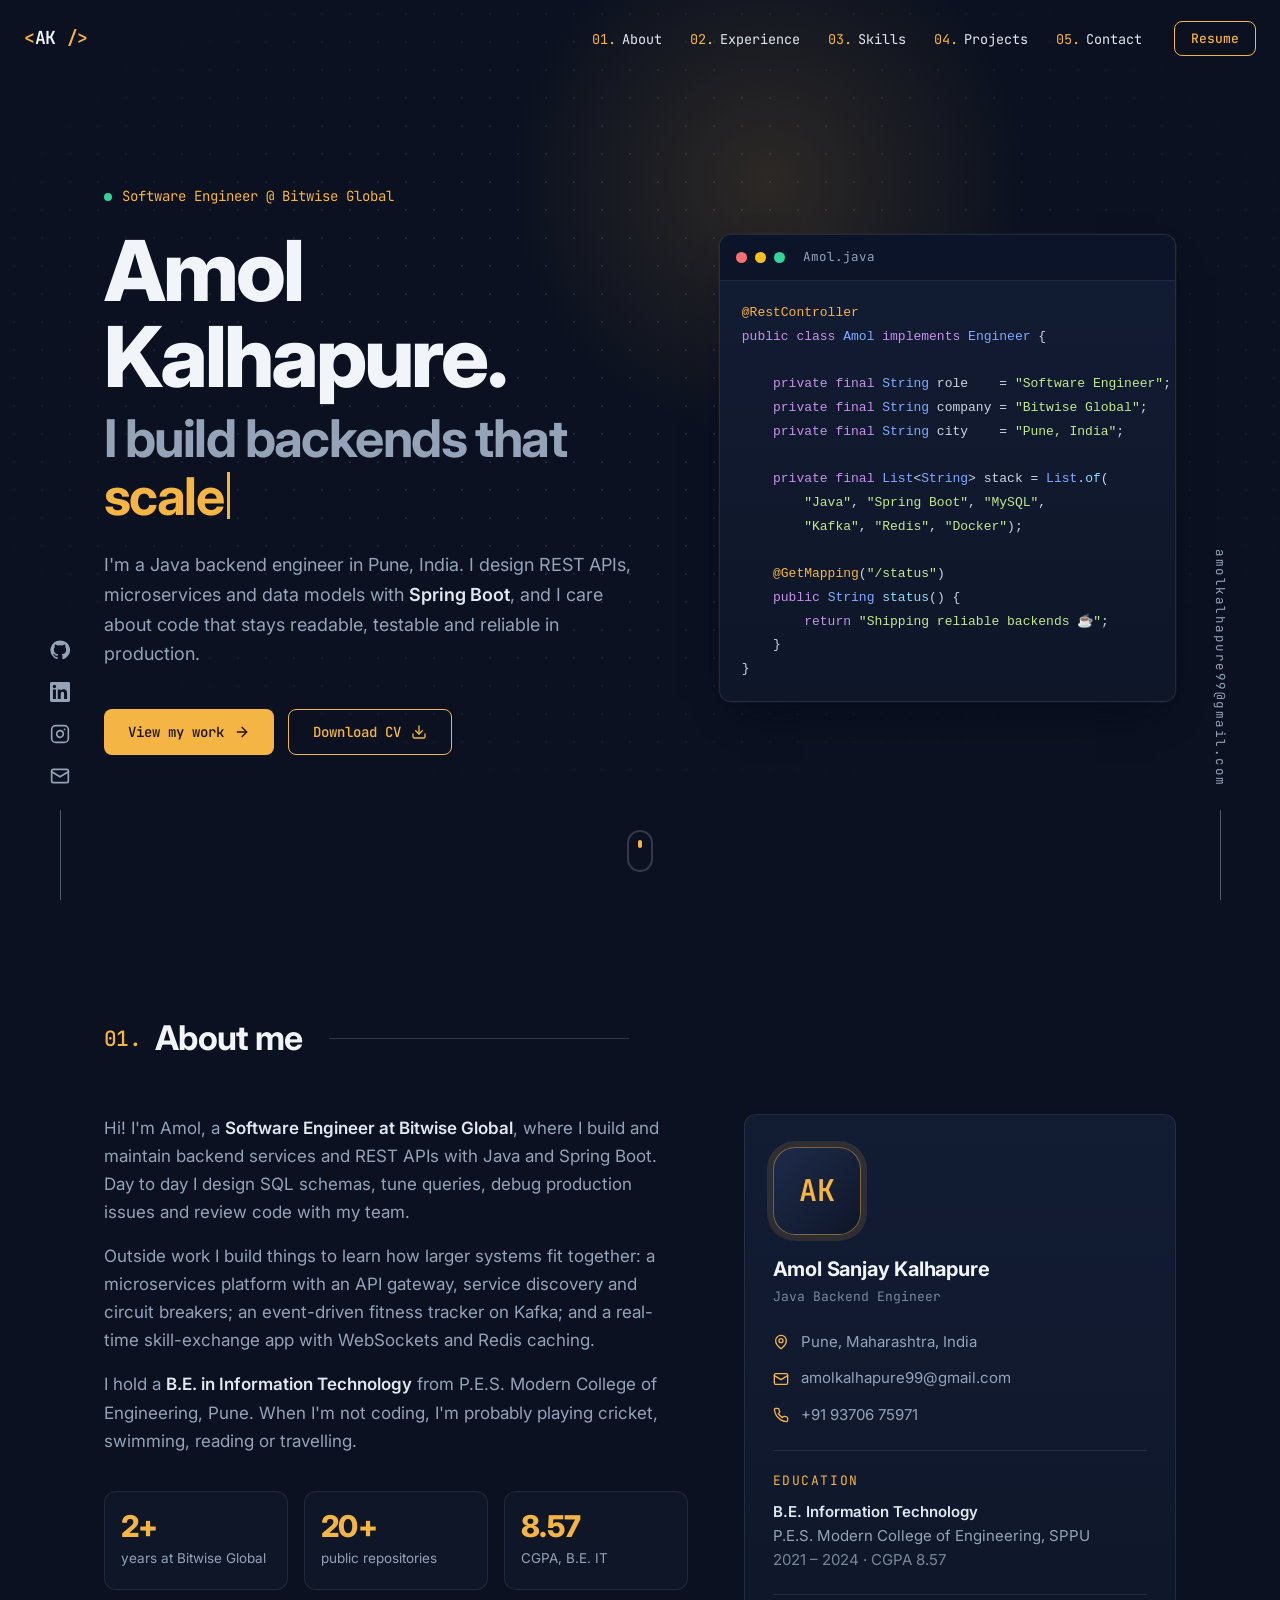
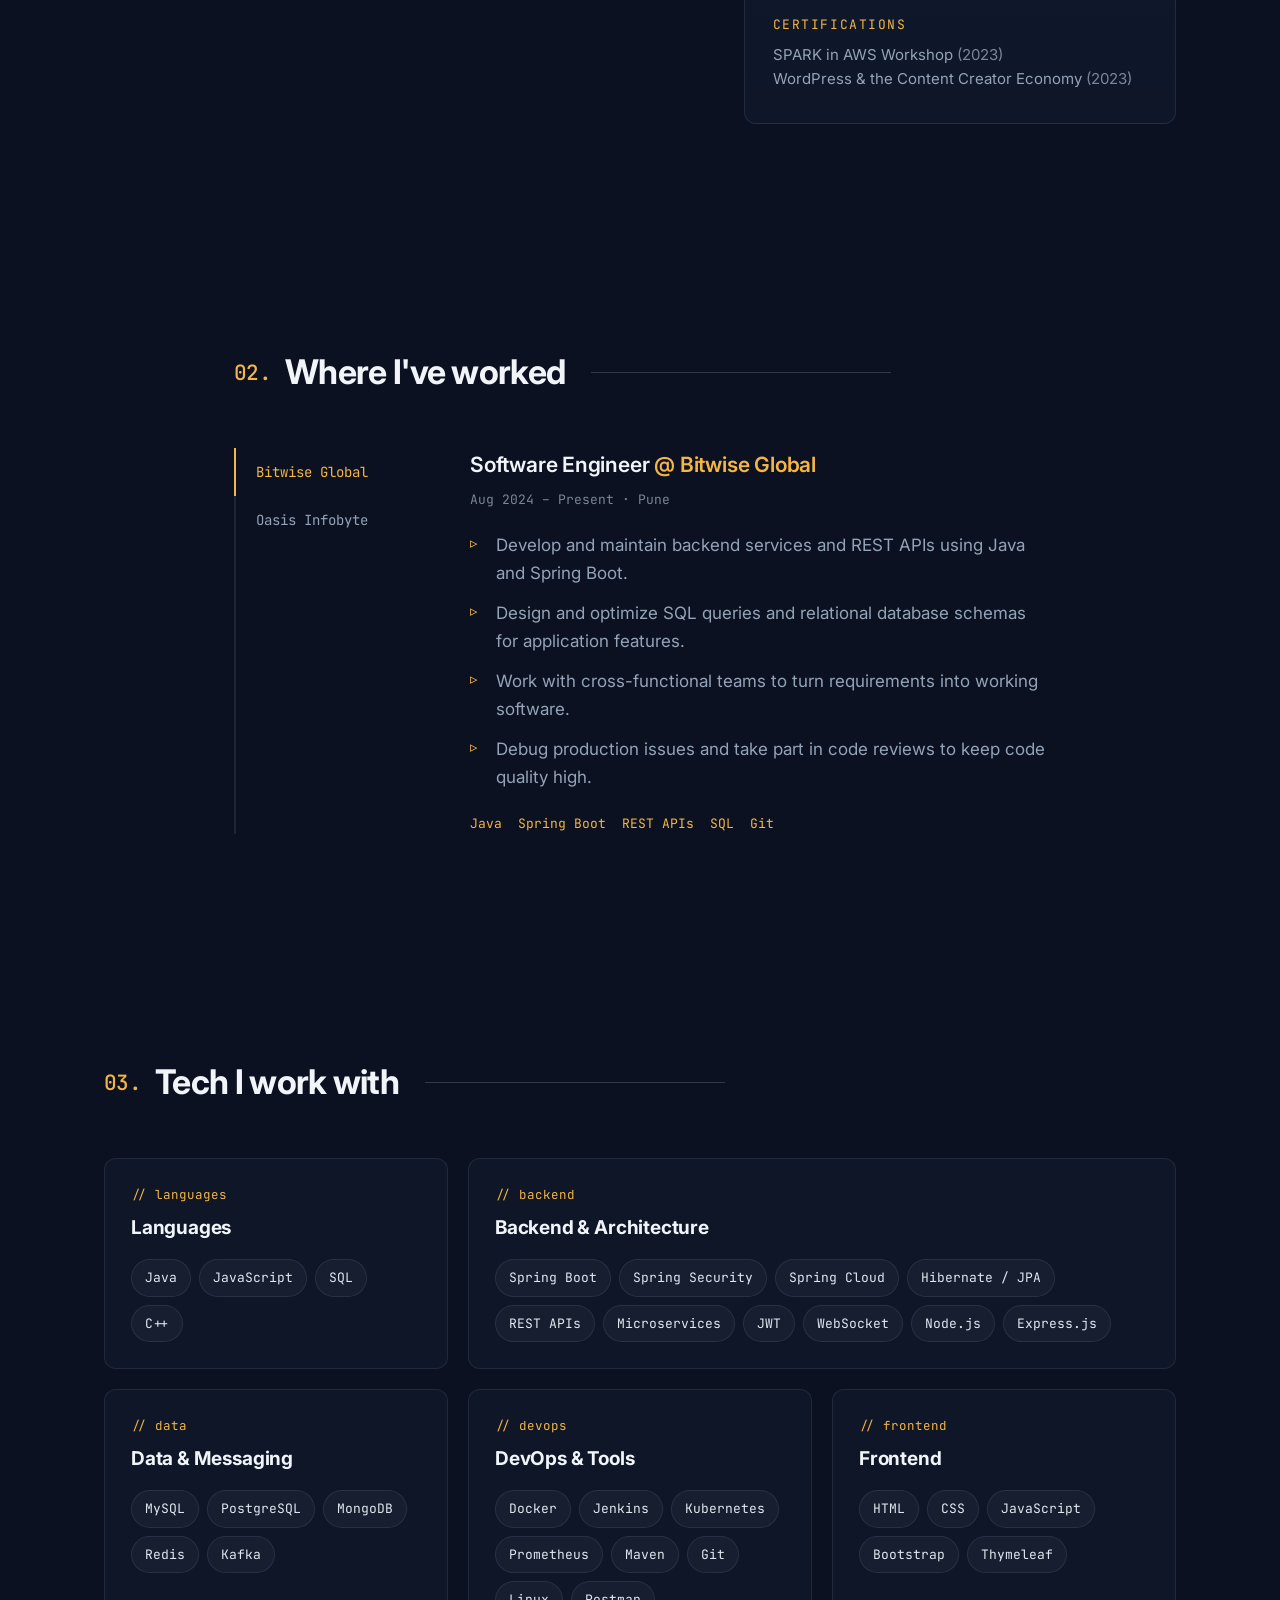
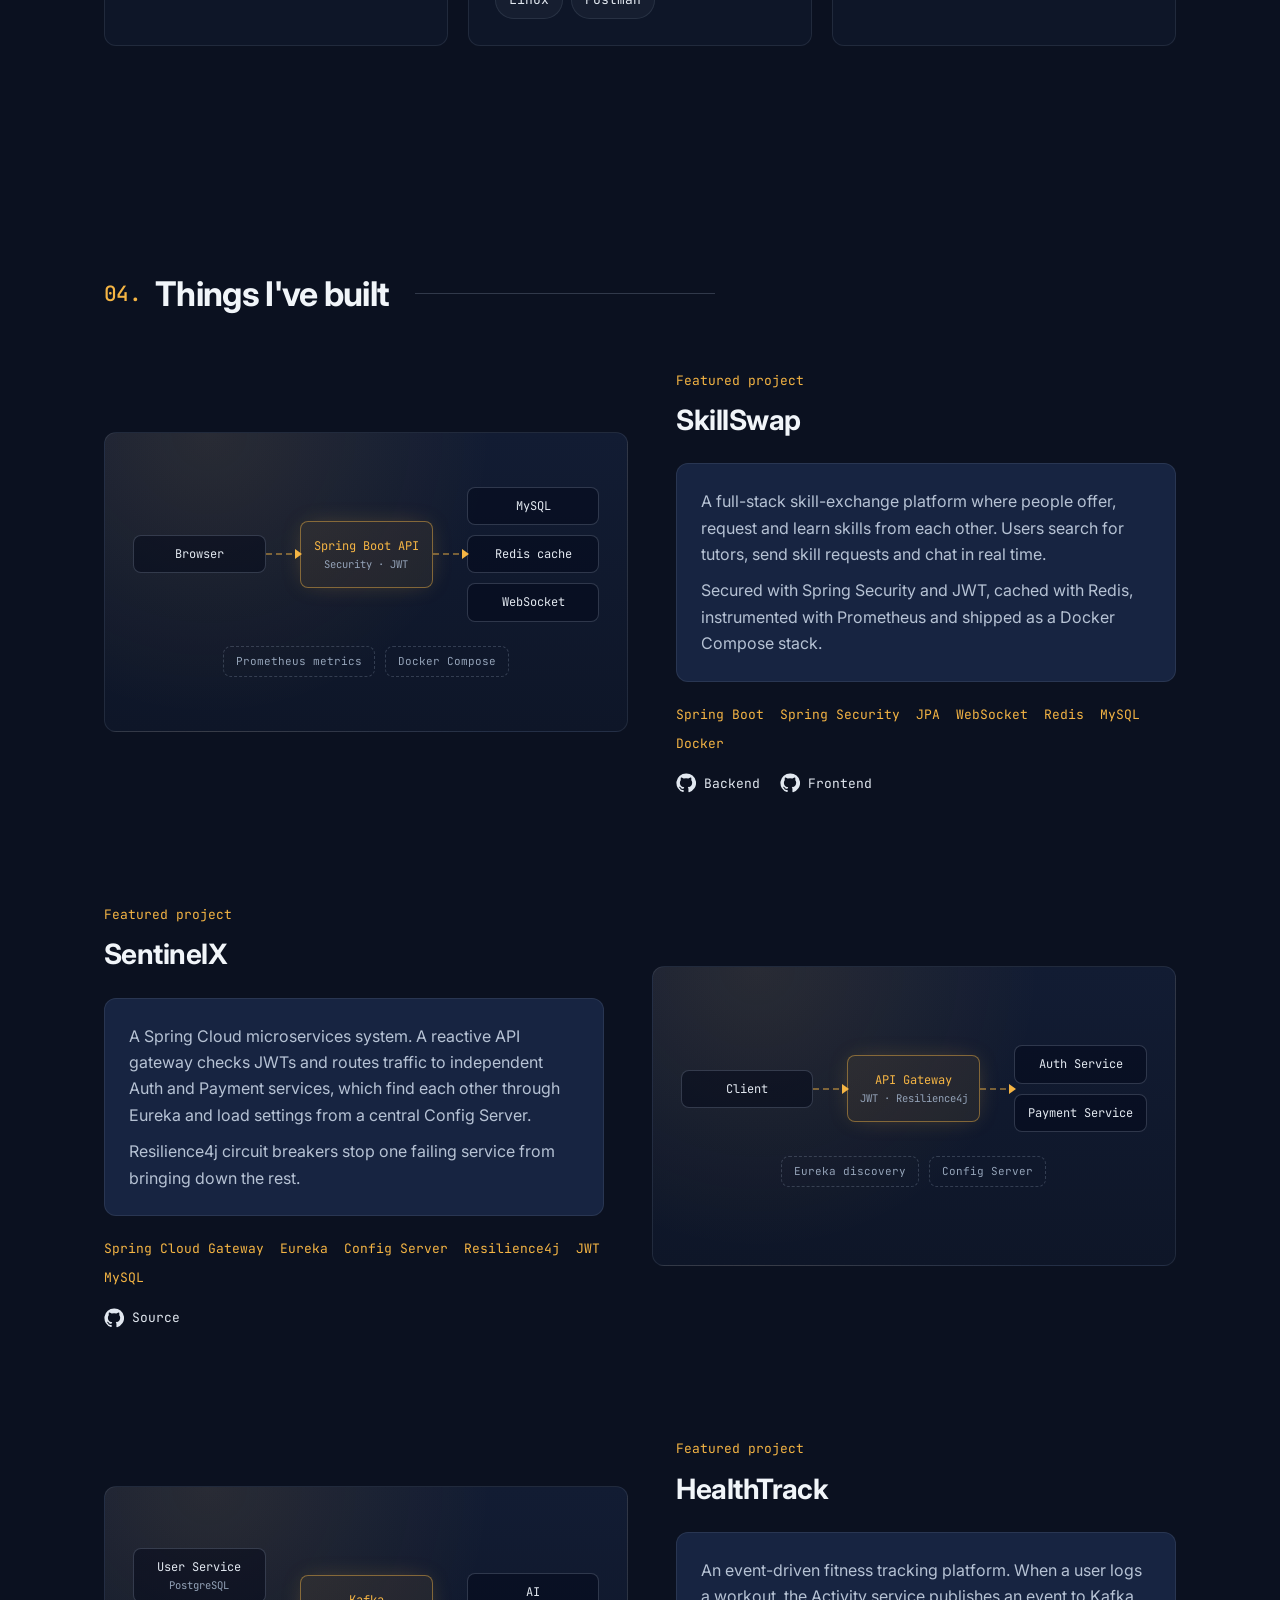
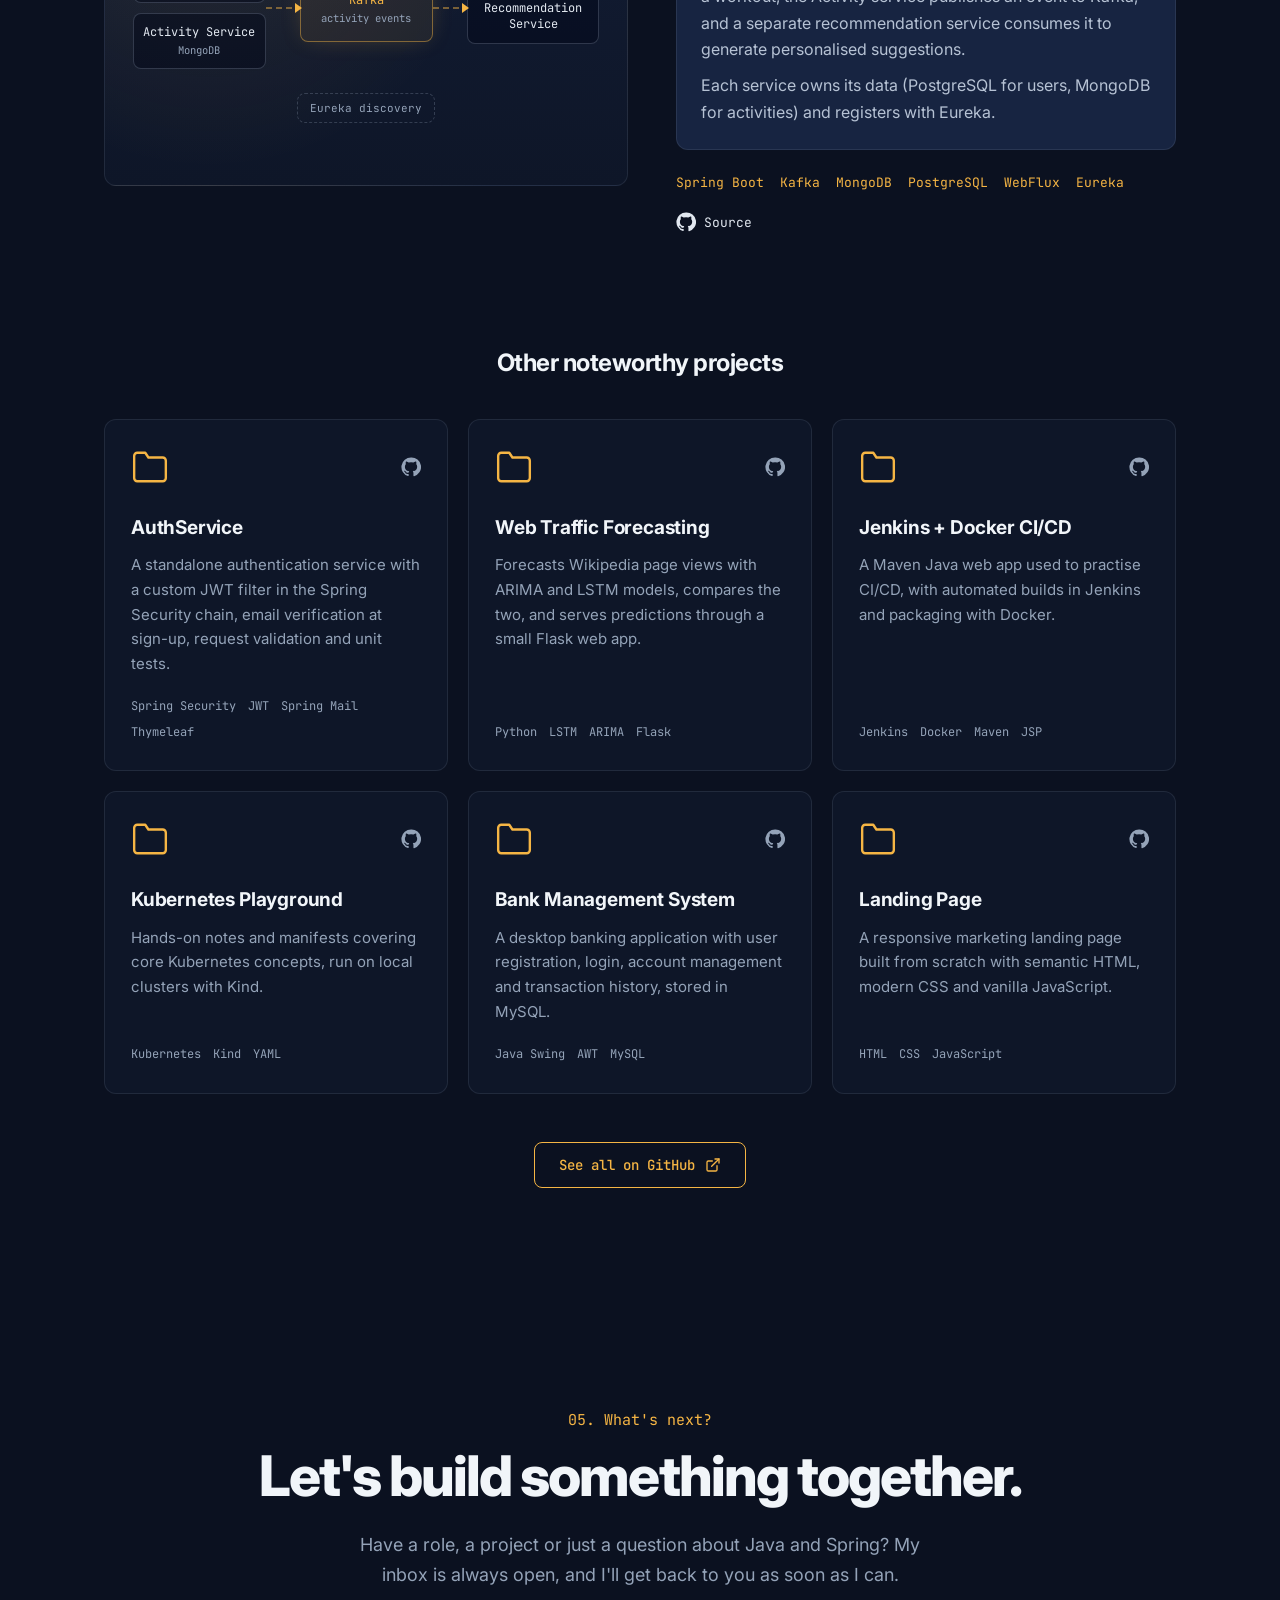
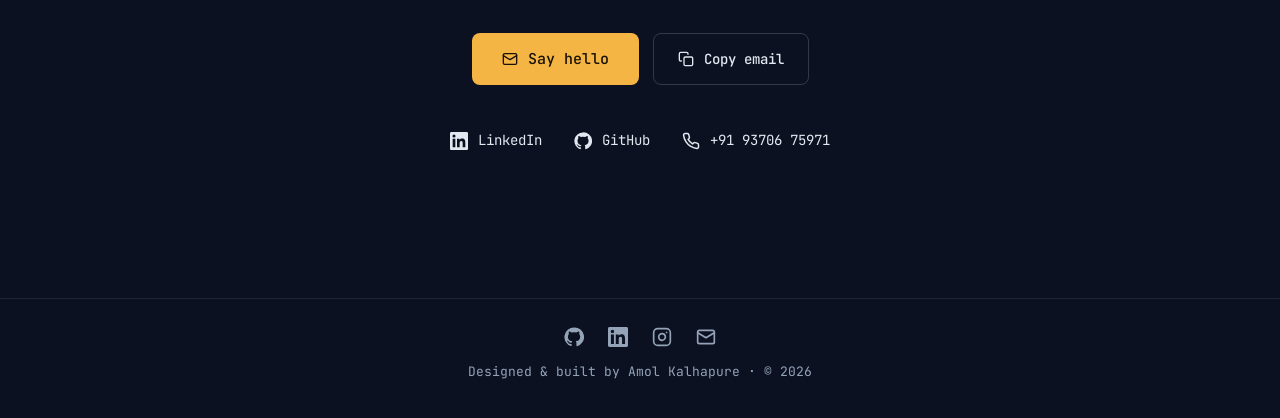
==== commit 0c9248e4: "Redesign portfolio with a dark developer theme - Rebuild the page in plain HTML/CSS/JS with no Boots" ====
--- a/portfolio/Amol/index.html
+++ b/portfolio/Amol/index.html
@@ -1,381 +1,420 @@
 <!DOCTYPE html>
 <html lang="en">
 <head>
-    <meta charset="UTF-8">
-    <meta http-equiv="X-UA-Compatible" content="IE=edge">
-    <meta name="viewport" content="width=device-width, initial-scale=1.0">
-    <title>Amol Kalhapure</title>
-  
-    <link rel="shortcut icon" class="rounded-4" href="../Assets/images/avatar.svg" type="image/svg+xml">
-    <link rel="stylesheet" href="../Assets/css/bootstrap.min.css">
-<link rel="stylesheet" href="../Assets/css/aos.css">    
-<link rel="stylesheet" href="../Assets/css/line-awesome.min.css">
-<link rel="stylesheet" href="../Assets/css/style.css">
-
-<!--  -->
-
-<link rel="preconnect" href="https://fonts.googleapis.com">
-<link rel="preconnect" href="https://fonts.gstatic.com" crossorigin>
-<link href="https://fonts.googleapis.com/css2?family=Roboto+Slab:wght@300&display=swap" rel="stylesheet">
-
-<!--  -->
-<!-- <link rel="stylesheet" href=""> -->
+  <meta charset="UTF-8">
+  <meta name="viewport" content="width=device-width, initial-scale=1.0">
+  <title>Amol Kalhapure · Software Engineer</title>
+  <meta name="description" content="Amol Kalhapure is a Software Engineer at Bitwise Global in Pune, building backend services and microservices with Java and Spring Boot.">
+  <meta name="theme-color" content="#0b1120">
+  <meta property="og:type" content="website">
+  <meta property="og:title" content="Amol Kalhapure · Software Engineer">
+  <meta property="og:description" content="Java & Spring Boot backend engineer. Microservices, REST APIs and reliable systems.">
+
+  <link rel="icon" href="../Assets/images/favicon.svg" type="image/svg+xml">
+
+  <link rel="preconnect" href="https://fonts.googleapis.com">
+  <link rel="preconnect" href="https://fonts.gstatic.com" crossorigin>
+  <link href="https://fonts.googleapis.com/css2?family=Inter:wght@400;500;600;700;800&family=JetBrains+Mono:wght@400;500;600&display=swap" rel="stylesheet">
+
+  <link rel="stylesheet" href="../Assets/css/portfolio.css">
+  <script>document.documentElement.classList.add('js');</script>
 </head>
-<body data-bs-spy="scroll" data-bs-target=".navbar">
-    <!-- Navbar -->
-
-    <nav class="navbar navbar-expand-lg navbar-dark fixed-top">
-        <div class="container flex-lg-column">
-          <a class="navbar-brand h3 fw-bold d-block d-lg-none " href="#Amolkalhapure">Amol Kalhapure</a>
-          <img src="../Assets/images/avatar.svg" class="d-none d-lg-block my-5 rounded-circle" alt="Amol Kalhapure">
-          <button class="navbar-toggler" type="button" data-bs-toggle="collapse" data-bs-target="#navbarSupportedContent" aria-controls="navbarSupportedContent" aria-expanded="false" aria-label="Toggle navigation">
-            <span class="navbar-toggler-icon"></span>
-          </button>
-          <div class="collapse navbar-collapse" id="navbarSupportedContent">
-            <ul class="navbar-nav  me-auto mb-2 mb-lg-0 flex-lg-column">
-              <li class="nav-item">
-                <a class="nav-link active" aria-current="page" href="#Home">Home</a>
-              </li>
-              <li class="nav-item">
-                <a class="nav-link active" aria-current="page" href="#about">About Me</a>
-              </li>
-              <li class="nav-item">
-                <a class="nav-link active" aria-current="page" href="#service">Service</a>
-              </li>
-              <li class="nav-item">
-                <a class="nav-link active" aria-current="page" href="#Work">Project</a>
-              </li>
-              <li class="nav-item">
-                <a class="nav-link active" aria-current="page" href="#Skills">Skills</a>
-              </li>
-              <li class="nav-item">
-                <a class="nav-link active" aria-current="page" href="#Blog">Blog</a>
-              </li>
-              <li class="nav-item">
-                <a class="nav-link active" aria-current="page" href="#Contact">Contact</a>
-              </li>
-             
-             
-              
+<body>
+
+  <!-- Icon sprite -->
+  <svg width="0" height="0" style="position:absolute" aria-hidden="true">
+    <symbol id="i-github" viewBox="0 0 24 24"><path fill="currentColor" d="M12 .5a11.5 11.5 0 0 0-3.64 22.41c.58.1.79-.25.79-.56v-2c-3.2.7-3.88-1.37-3.88-1.37-.52-1.33-1.28-1.69-1.28-1.69-1.05-.72.08-.7.08-.7 1.16.08 1.77 1.19 1.77 1.19 1.03 1.77 2.7 1.26 3.36.96.1-.75.4-1.26.73-1.55-2.55-.29-5.24-1.28-5.24-5.68 0-1.25.45-2.28 1.19-3.08-.12-.29-.52-1.46.11-3.05 0 0 .97-.31 3.17 1.18a11 11 0 0 1 5.77 0c2.2-1.49 3.17-1.18 3.17-1.18.63 1.59.23 2.76.11 3.05.74.8 1.19 1.83 1.19 3.08 0 4.41-2.69 5.38-5.26 5.67.41.36.78 1.06.78 2.14v3.17c0 .31.21.67.8.56A11.5 11.5 0 0 0 12 .5Z"/></symbol>
+    <symbol id="i-linkedin" viewBox="0 0 24 24"><path fill="currentColor" d="M20.45 20.45h-3.56v-5.57c0-1.33-.03-3.04-1.85-3.04-1.86 0-2.14 1.45-2.14 2.94v5.67H9.34V9h3.41v1.56h.05c.48-.9 1.64-1.85 3.37-1.85 3.6 0 4.27 2.37 4.27 5.46v6.28ZM5.34 7.43a2.06 2.06 0 1 1 0-4.13 2.06 2.06 0 0 1 0 4.13ZM7.12 20.45H3.56V9h3.56v11.45ZM22.22 0H1.77C.79 0 0 .77 0 1.73v20.54C0 23.23.79 24 1.77 24h20.45c.98 0 1.78-.77 1.78-1.73V1.73C24 .77 23.2 0 22.22 0Z"/></symbol>
+    <symbol id="i-instagram" viewBox="0 0 24 24"><g fill="none" stroke="currentColor" stroke-width="2" stroke-linecap="round" stroke-linejoin="round"><rect x="2" y="2" width="20" height="20" rx="5"/><path d="M16 11.37A4 4 0 1 1 12.63 8 4 4 0 0 1 16 11.37Z"/><path d="M17.5 6.5h.01"/></g></symbol>
+    <symbol id="i-mail" viewBox="0 0 24 24"><g fill="none" stroke="currentColor" stroke-width="2" stroke-linecap="round" stroke-linejoin="round"><rect x="2" y="4" width="20" height="16" rx="2"/><path d="m22 7-10 6L2 7"/></g></symbol>
+    <symbol id="i-phone" viewBox="0 0 24 24"><path fill="none" stroke="currentColor" stroke-width="2" stroke-linecap="round" stroke-linejoin="round" d="M22 16.92v3a2 2 0 0 1-2.18 2 19.8 19.8 0 0 1-8.63-3.07 19.5 19.5 0 0 1-6-6A19.8 19.8 0 0 1 2.12 4.18 2 2 0 0 1 4.11 2h3a2 2 0 0 1 2 1.72c.13.96.36 1.9.7 2.81a2 2 0 0 1-.45 2.11L8.09 9.91a16 16 0 0 0 6 6l1.27-1.27a2 2 0 0 1 2.11-.45c.91.34 1.85.57 2.81.7A2 2 0 0 1 22 16.92Z"/></symbol>
+    <symbol id="i-external" viewBox="0 0 24 24"><g fill="none" stroke="currentColor" stroke-width="2" stroke-linecap="round" stroke-linejoin="round"><path d="M18 13v6a2 2 0 0 1-2 2H5a2 2 0 0 1-2-2V8a2 2 0 0 1 2-2h6"/><path d="M15 3h6v6"/><path d="M10 14 21 3"/></g></symbol>
+    <symbol id="i-folder" viewBox="0 0 24 24"><path fill="none" stroke="currentColor" stroke-width="1.5" stroke-linecap="round" stroke-linejoin="round" d="M22 19a2 2 0 0 1-2 2H4a2 2 0 0 1-2-2V5a2 2 0 0 1 2-2h5l2 3h9a2 2 0 0 1 2 2Z"/></symbol>
+    <symbol id="i-download" viewBox="0 0 24 24"><g fill="none" stroke="currentColor" stroke-width="2" stroke-linecap="round" stroke-linejoin="round"><path d="M21 15v4a2 2 0 0 1-2 2H5a2 2 0 0 1-2-2v-4"/><path d="m7 10 5 5 5-5"/><path d="M12 15V3"/></g></symbol>
+    <symbol id="i-arrow" viewBox="0 0 24 24"><g fill="none" stroke="currentColor" stroke-width="2" stroke-linecap="round" stroke-linejoin="round"><path d="M5 12h14"/><path d="m12 5 7 7-7 7"/></g></symbol>
+    <symbol id="i-pin" viewBox="0 0 24 24"><g fill="none" stroke="currentColor" stroke-width="2" stroke-linecap="round" stroke-linejoin="round"><path d="M20 10c0 6-8 12-8 12s-8-6-8-12a8 8 0 0 1 16 0Z"/><circle cx="12" cy="10" r="3"/></g></symbol>
+    <symbol id="i-copy" viewBox="0 0 24 24"><g fill="none" stroke="currentColor" stroke-width="2" stroke-linecap="round" stroke-linejoin="round"><rect x="9" y="9" width="13" height="13" rx="2"/><path d="M5 15H4a2 2 0 0 1-2-2V4a2 2 0 0 1 2-2h9a2 2 0 0 1 2 2v1"/></g></symbol>
+  </svg>
+
+  <a class="skip-link" href="#main">Skip to content</a>
+
+  <!-- Header -->
+  <header class="header" id="header">
+    <nav class="nav container" aria-label="Primary">
+      <a href="#top" class="logo" aria-label="Amol Kalhapure, back to top">
+        <span class="logo__bracket">&lt;</span>AK<span class="logo__bracket"> /&gt;</span>
+      </a>
+
+      <button class="nav__toggle" id="navToggle" aria-label="Open menu" aria-expanded="false" aria-controls="navMenu">
+        <span></span><span></span><span></span>
+      </button>
+
+      <div class="nav__menu" id="navMenu">
+        <ol class="nav__links">
+          <li><a href="#about"><span>01.</span>About</a></li>
+          <li><a href="#experience"><span>02.</span>Experience</a></li>
+          <li><a href="#skills"><span>03.</span>Skills</a></li>
+          <li><a href="#projects"><span>04.</span>Projects</a></li>
+          <li><a href="#contact"><span>05.</span>Contact</a></li>
+        </ol>
+        <a href="../AmolK_CV.pdf" class="btn btn--outline btn--sm" target="_blank" rel="noopener">Resume</a>
+      </div>
+    </nav>
+  </header>
+  <div class="nav__overlay" id="navOverlay"></div>
+
+  <!-- Side rails (desktop) -->
+  <aside class="rail rail--left" aria-label="Social links">
+    <ul>
+      <li><a href="https://github.com/amolkalhapure9" target="_blank" rel="noopener" aria-label="GitHub"><svg><use href="#i-github"/></svg></a></li>
+      <li><a href="https://www.linkedin.com/in/amol-kalhapure-a6ab4622a/" target="_blank" rel="noopener" aria-label="LinkedIn"><svg><use href="#i-linkedin"/></svg></a></li>
+      <li><a href="https://www.instagram.com/amolkalhapure9/" target="_blank" rel="noopener" aria-label="Instagram"><svg><use href="#i-instagram"/></svg></a></li>
+      <li><a href="mailto:amolkalhapure99@gmail.com" aria-label="Email"><svg><use href="#i-mail"/></svg></a></li>
+    </ul>
+  </aside>
+  <aside class="rail rail--right" aria-label="Email">
+    <a href="mailto:amolkalhapure99@gmail.com" class="rail__email">amolkalhapure99@gmail.com</a>
+  </aside>
+
+  <main id="main">
+
+    <!-- Hero -->
+    <section class="hero" id="top">
+      <div class="hero__bg" aria-hidden="true"><div class="hero__glow" id="heroGlow"></div></div>
+      <div class="container hero__inner">
+        <div class="hero__text">
+          <p class="hero__eyebrow reveal"><span class="status-dot"></span>Software Engineer @ Bitwise Global</p>
+          <h1 class="hero__title reveal">Amol Kalhapure.</h1>
+          <h2 class="hero__subtitle reveal">I build backends that <span class="accent-text" id="typed">scale.</span><span class="caret" aria-hidden="true"></span></h2>
+          <p class="hero__lead reveal">
+            I'm a Java backend engineer in Pune, India. I design REST APIs, microservices and data models with
+            <strong>Spring Boot</strong>, and I care about code that stays readable, testable and reliable in production.
+          </p>
+          <div class="hero__cta reveal">
+            <a href="#projects" class="btn btn--primary">View my work <svg><use href="#i-arrow"/></svg></a>
+            <a href="../AmolK_CV.pdf" class="btn btn--outline" download>Download CV <svg><use href="#i-download"/></svg></a>
+          </div>
+        </div>
+
+        <div class="code-card reveal" aria-label="A Java class describing Amol">
+          <div class="code-card__bar">
+            <span class="dot dot--r"></span><span class="dot dot--y"></span><span class="dot dot--g"></span>
+            <span class="code-card__file">Amol.java</span>
+          </div>
+<pre class="code-card__body"><code><span class="c-ann">@RestController</span>
+<span class="c-kw">public class</span> <span class="c-type">Amol</span> <span class="c-kw">implements</span> <span class="c-type">Engineer</span> {
+
+    <span class="c-kw">private final</span> <span class="c-type">String</span> role    = <span class="c-str">"Software Engineer"</span>;
+    <span class="c-kw">private final</span> <span class="c-type">String</span> company = <span class="c-str">"Bitwise Global"</span>;
+    <span class="c-kw">private final</span> <span class="c-type">String</span> city    = <span class="c-str">"Pune, India"</span>;
+
+    <span class="c-kw">private final</span> <span class="c-type">List</span>&lt;<span class="c-type">String</span>&gt; stack = <span class="c-type">List</span>.<span class="c-fn">of</span>(
+        <span class="c-str">"Java"</span>, <span class="c-str">"Spring Boot"</span>, <span class="c-str">"MySQL"</span>,
+        <span class="c-str">"Kafka"</span>, <span class="c-str">"Redis"</span>, <span class="c-str">"Docker"</span>);
+
+    <span class="c-ann">@GetMapping</span>(<span class="c-str">"/status"</span>)
+    <span class="c-kw">public</span> <span class="c-type">String</span> <span class="c-fn">status</span>() {
+        <span class="c-kw">return</span> <span class="c-str">"Shipping reliable backends ☕"</span>;
+    }
+}</code></pre>
+        </div>
+      </div>
+      <a href="#about" class="hero__scroll" aria-label="Scroll to About"><span></span></a>
+    </section>
+
+    <!-- About -->
+    <section class="section" id="about">
+      <div class="container">
+        <h2 class="section__title reveal"><span>01.</span>About me</h2>
+
+        <div class="about">
+          <div class="about__text reveal">
+            <p>
+              Hi! I'm Amol, a <strong>Software Engineer at Bitwise Global</strong>, where I build and maintain backend services
+              and REST APIs with Java and Spring Boot. Day to day I design SQL schemas, tune queries, debug production issues and
+              review code with my team.
+            </p>
+            <p>
+              Outside work I build things to learn how larger systems fit together: a microservices platform with an API gateway,
+              service discovery and circuit breakers; an event-driven fitness tracker on Kafka; and a real-time skill-exchange app
+              with WebSockets and Redis caching.
+            </p>
+            <p>
+              I hold a <strong>B.E. in Information Technology</strong> from P.E.S. Modern College of Engineering, Pune.
+              When I'm not coding, I'm probably playing cricket, swimming, reading or travelling.
+            </p>
+
+            <ul class="stats">
+              <li><strong>2+</strong><span>years at Bitwise Global</span></li>
+              <li><strong>20+</strong><span>public repositories</span></li>
+              <li><strong>8.57</strong><span>CGPA, B.E. IT</span></li>
             </ul>
-            
-          </div>
-        </div>
-      </nav>
-
-    <!--/Navbar-->
-<!-- Content wrapper -->
-<div id="content-wrapper">
-  <section id="Home" class="section1 full-height px-lg-5   ">
-    <video autoplay muted loop id="myVideo">
-      <source src="../Assets/images/black_-_13495 (720p).mp4" type="video/mp4">
-    </video>
-    <div class="container px-lg-5">
-
-        <div class="row">
-            <div class="col-lg-8">
-                <h1 style="color:white" data-aos="fade-up">Hii, I am <b style="color:rgb(225, 225, 9)">Amol Kalhapure</b>, Software Engineer.</h1>
-                <p style="color:white" data-aos="fade-up" data-aos-delay="300">I'm a Software Engineer at Bitwise Global, focused on Java backend development. I enjoy building reliable, well-structured software and continuously sharpening my skills across the stack.</p>
-                <div  data-aos="fade-up" data-aos-delay="600">
-                  <a href="#Work" class="btn btn-brand" style="color:white; border:1px solid white">Explore My Work</a>
-                <a href="#Contact" class="link-custom">contact: (9370675971)</a>
-                </div>
-                <div class="icon mt-4" data-aos="fade-up" data-aos-delay="900">
-                  <a href="https://www.instagram.com/amolkalhapure9/"><i class="lab la-instagram insta rounded-3" style="color:white;font-size:32px"></i></a>
-                  <a href="https://www.linkedin.com/in/amol-kalhapure-a6ab4622a/"><i class="lab la-linkedin linkedin rounded-3" style="color:white;font-size:32px"></i></a>
-                  <i class="lab la-twitter twitter rounded-3" style="color:white;font-size:32px"></i>
-                </div>
-            </div>
-        </div>
-    </div>
-</section>
-<hr style="color:white">
-
-<section id="about" >
-  <div class="container px-lg-5">
-<div class="row">
- <h6 style="color:rgb(241, 254, 0)">About me</h6>
-</div>
-<div class="aboutme mt-5">
-  <h3 class="pt-3" style="color:white">About Me</h3>
-  <p class="pt-2 pb-3" style="color:white;font-size: larger;">I'm Amol Kalhapure, a Software Engineer at Bitwise Global specializing in Java backend development. I hold a B.E. in Information Technology from PES's Modern College of Engineering, Pune. I work efficiently both as an individual contributor and as part of a team, and I enjoy building REST APIs, working with databases, and picking up new tools along the way. My goal is to keep growing as an engineer while delivering reliable, well-crafted software.</p>
-</div>
-<div class="information">
-<div class="myinfo mt-4" style="color:rgb(179, 1, 238); font-size: larger;">
-  <h3 style="color:white">My Information</h3>
-  <ul>
-   <li>Name: Amol Sanjay Kalhapure</li>
-   <li>Role: Software Engineer at Bitwise Global</li>
-   <li>Education: B.E. IT, PES's Modern College Of Engineering, Pune</li>
-   <li>Phone: +91 9370675971</li>
-   <li>Email: amolkalhapure99@gmail.com</li>
-   <li>City: Pune, Maharashtra</li>
-   <li>Hobbies: Playing Cricket, Listening Songs, Traveling</li>
-   <button  class="btn btn-brand mt-4" style="color:white; border:1px solid white;color:rgb(179, 1, 238) ;"><a href="../AmolK_CV.pdf" download>Download CV</a></button>
-  </ul>
- </div>
-
- <div class="internships mt-4" style="color:rgb(179, 1, 238); font-size: larger;">
-  <h3 style="color:white">Experience</h3>
-  <li>Software Engineer at Bitwise Global <span style="font-size:small">(Aug 2024 &ndash; Present)</span></li>
-  <p>Developing and maintaining Java backend services and REST APIs, writing SQL queries, and collaborating with cross-functional teams.</p>
-  <li>Web Developer Intern at Oasis Infobyte <span style="font-size:small">(Mar 2023 &ndash; Apr 2023)</span></li>
-  <p>Developed and deployed static websites using HTML, CSS, JavaScript, and Express.js.</p>
-
- </div>
-
-
-  </div>
-</div>
-  
-</section>
-<hr style="color:white">
-<section id="service" class="full-height px-lg-5" >
-<div class="container px-lg-5 ">
- <div class="row pb-4">
-  <div class="col-lg-8">
-    <!-- <h1 style="color:#242e30">Hello friends following are some servies that we are providing for you</h1> -->
-    <h6 style="color:rgb(212, 245, 138)" data-aos="fade-up" >services</h6>
-    <h1 style="color:white" data-aos="fade-up" >Services that I provide</h1>
-
-  </div>
- </div>
-
- <div class="row">
-  <div class="col-md-4" data-aos="fade-up" data-aos-delay="300">
-    <div class="service bg-base rounded-4  shadow-effect">
-      <div class="iconbox">
-        <i class="las la-feather mb-3 rounded-3" style="background-color: yellow; font-size: 39px;"></i>
-        <h4 style="color:white" >Web designing</h4>
-        <p style="color:white">We are provideing you best web designs for your business, educational purpose and many more </p>
-        <a href="#" class="link-custom">Read More</a>
-      </div>
-    </div>
-  </div>
-
-  <div class="col-md-4" data-aos="fade-up" data-aos-delay="600">
-    <div class="service bg-base rounded-4  shadow-effect">
-      <div class="iconbox">
-        <i class="las la-laptop mb-3 rounded-3" style="background-color: yellow; font-size: 39px;"></i>
-        <h4 style="color:white" >Web designing</h4>
-        <p style="color:white">We are provideing you best web designs for your business, educational purpose and many more </p>
-        <a href="#" class="link-custom">Read More</a>
-      </div>
-    </div>
-  </div>
-
-
-  <div class="col-md-4" data-aos="fade-up" data-aos-delay="900">
-    <div class="service bg-base rounded-4  shadow-effect">
-      <div class="iconbox">
-        <i class="lab la-java mb-3 rounded-3" style="background-color: yellow; font-size: 39px;"></i>
-        <h4 style="color:white" >Java Developer</h4>
-        <p style="color:white">We are provideing you best web designs for your business, educational purpose and many more </p>
-        <a href="#" class="link-custom">Read More</a>
-      </div>
-    </div>
-  </div>
-
-
-
-
- </div>
-
-</div>
-</section>
-<hr style="color:white">
-
-<section id="Work" class="full-height px-lg-5"  >
-  <div class="container px-lg-5">
-    <div class="row pb-4">
-      <div class="col-lg-8">
-        <!-- <h1 style="color:#242e30">Hello friends following are some projects that we are created for you</h1> -->
-        <h6 style="color:yellow" data-aos="fade-up" >Projects</h6>
-        <h1 style="color:white" data-aos="fade-up" >Projects created by me </h1>
-
-      </div>
-    </div>
-   <div class="row">
-    <div class="col-lg-4 project"  data-aos="fade-up" data-aos-delay="300">
-      <div class="service bg-base rounded-4  shadow-effect">
-        <div class="iconbox">
-          <img class="rounded-4"  style="width:100%"  src="../Assets/images/demo.jpg" alt="Online Library project screenshot">
-        </div>
-        <div class="content">
-          <h4 class="pt-3" style="color:white">Online Library</h4>
-          <p style="color:white">A dynamic website to login and register and issue books online. </p>
-          <a href="#" class="link-custom">Read More</a>
-          
-        </div>
-      </div>
-    </div>
-    <div class="col-lg-4 project" data-aos="fade-up" data-aos-delay="600">
-      <div class="service bg-base rounded-4  shadow-effect">
-        <div class="iconbox">
-          <img class="rounded-4"  style="width:100%"  src="../Assets/images/demo2.jpg" alt="Core Java project screenshot">
-        </div>
-        <div class="content ">
-          <h4 class="pt-3" style="color:white">Core Java</h4>
-          <p style="color:white">A static website that include basic concepts of core java</p>
-          <a href="http://learntocoding.com/index.html" class="link-custom">Read More</a>
-          
-        </div>
-      </div>
-    </div>
-    <div class="col-lg-4 project" data-aos="fade-up" data-aos-delay="900">
-      <div class="service bg-base rounded-4  shadow-effect">
-        <div class="iconbox">
-          <img class="rounded-4"  style="width:100%"  src="../Assets/images/demo.jpg" alt="Landing Page project screenshot">
-        </div>
-        <div class="content">
-          <h4 class="pt-3" style="color:white">Landing Page</h4>
-          <p style="color:white">A static website created by HTML, CSS, Bootstrap and JavaScript</p>
-          <a href="#" class="link-custom">Read More</a>
-          
-        </div>
-      </div>
-    </div>
-   
-   </div>
-    
-  </div>
-</section>
-<hr style="color: white;">
-
-<!-- <section id="Skills" class=" full-height px-lg-5" style="height: 100vh;">
-  <div class="container px-lg-5">
-    <div class="row">
-      <h6 style="color: rgb(226, 237, 3);">Skills</h6>
-      <h1 style="color:white">My Skills</h1>
-      <div class="col-lg-5 ">
+          </div>
+
+          <div class="about__card reveal">
+            <div class="avatar" aria-hidden="true"><span>AK</span></div>
+            <h3>Amol Sanjay Kalhapure</h3>
+            <p class="muted mono">Java Backend Engineer</p>
+            <ul class="facts">
+              <li><svg><use href="#i-pin"/></svg>Pune, Maharashtra, India</li>
+              <li><svg><use href="#i-mail"/></svg><a href="mailto:amolkalhapure99@gmail.com">amolkalhapure99@gmail.com</a></li>
+              <li><svg><use href="#i-phone"/></svg><a href="tel:+919370675971">+91 93706 75971</a></li>
+            </ul>
+            <div class="about__edu">
+              <p class="mono label">Education</p>
+              <p><strong>B.E. Information Technology</strong><br>P.E.S. Modern College of Engineering, SPPU<br><span class="muted">2021 – 2024 · CGPA 8.57</span></p>
+            </div>
+            <div class="about__edu">
+              <p class="mono label">Certifications</p>
+              <p>SPARK in AWS Workshop <span class="muted">(2023)</span><br>WordPress &amp; the Content Creator Economy <span class="muted">(2023)</span></p>
+            </div>
+          </div>
+        </div>
+      </div>
+    </section>
+
+    <!-- Experience -->
+    <section class="section" id="experience">
+      <div class="container container--narrow">
+        <h2 class="section__title reveal"><span>02.</span>Where I've worked</h2>
+
+        <div class="tabs reveal">
+          <div class="tabs__list" role="tablist" aria-label="Jobs">
+            <button class="tabs__tab" role="tab" id="tab-bitwise" aria-controls="panel-bitwise" aria-selected="true">Bitwise Global</button>
+            <button class="tabs__tab" role="tab" id="tab-oasis" aria-controls="panel-oasis" aria-selected="false" tabindex="-1">Oasis Infobyte</button>
+            <span class="tabs__indicator" aria-hidden="true"></span>
+          </div>
+
+          <div class="tabs__panel" role="tabpanel" id="panel-bitwise" aria-labelledby="tab-bitwise">
+            <h3>Software Engineer <span class="accent-text">@ Bitwise Global</span></h3>
+            <p class="mono muted range">Aug 2024 – Present · Pune</p>
+            <ul class="ticks">
+              <li>Develop and maintain backend services and REST APIs using Java and Spring Boot.</li>
+              <li>Design and optimize SQL queries and relational database schemas for application features.</li>
+              <li>Work with cross-functional teams to turn requirements into working software.</li>
+              <li>Debug production issues and take part in code reviews to keep code quality high.</li>
+            </ul>
+            <ul class="tags"><li>Java</li><li>Spring Boot</li><li>REST APIs</li><li>SQL</li><li>Git</li></ul>
+          </div>
+
+          <div class="tabs__panel" role="tabpanel" id="panel-oasis" aria-labelledby="tab-oasis" hidden>
+            <h3>Web Developer Intern <span class="accent-text">@ Oasis Infobyte</span></h3>
+            <p class="mono muted range">Mar 2023 – Apr 2023 · Remote</p>
+            <ul class="ticks">
+              <li>Built and deployed static websites using HTML, CSS and JavaScript.</li>
+              <li>Developed a Library Management System with Node.js, Express and MongoDB.</li>
+              <li>Built a task-management web app, a personal portfolio and a Java Swing chat application.</li>
+            </ul>
+            <ul class="tags"><li>HTML</li><li>CSS</li><li>JavaScript</li><li>Node.js</li><li>Express</li><li>MongoDB</li></ul>
+          </div>
+        </div>
+      </div>
+    </section>
+
+    <!-- Skills -->
+    <section class="section" id="skills">
+      <div class="container">
+        <h2 class="section__title reveal"><span>03.</span>Tech I work with</h2>
+
         <div class="skills">
-          
-              <li><h5 style="color:white">Java</h5></li>
-              <span class="bar"><span class="java"></span></span>
-           
-         <li><h5 style="color:white">CPP</h5></li>
-         <span class="bar"><span class="cpp"></span></span>
-         <li><h5 style="color:white">MySQL</h5></li>
-         <span class="bar"><span class="mysql"></span></span>
-         <li><h5 style="color:white">JavaScript</h5></li>
-         <span class="bar"><span class="JavaScript"></span></span>
-         <li><h5 style="color:white">Git</h5></li>
-         <span class="bar"><span class="git"></span></span>
-        </div>
-      
-      </div>
-      
-    </div>
-
-  </div>
-</section> -->
-
-<!-- dsfs -->
-<section id="Skills" class=" full-height px-lg-5" style="height: 100vh;">
-  
-  <div class="container px-lg-5">
-    <h6 style="color:yellow" data-aos="fade-up">Skills</h6>
-    <h1 class="pb-4" style="color:white" data-aos="fade-up">LANGUAGES AND FRAMEWORKS</h1>
-    <div class="skills">
-      <div class="row">
-       <div class="col-lg-6 col-md-6" data-aos="fade-up" data-aos-delay="0">
-         <div class="java12" style="">
-           <h5 style="color:rgb(250, 245, 245)">Java</h5>
-             <span class="bar"><span class="java"></span></span>
-         </div>
-
-       </div>
-       <div class="col-lg-6 col-md-6" data-aos="fade-up" data-aos-delay="100">
-         <div class="java12">
-           <h5 style="color:rgb(239, 235, 235)">JavaScript</h5>
-             <span class="bar"><span class="JavaScript"></span></span>
-         </div>
-
-       </div>
-       <div class="col-lg-6 col-md-6" data-aos="fade-up" data-aos-delay="150">
-         <div class="java12">
-           <h5 style="color:rgb(235, 230, 230)">C++</h5>
-             <span class="bar"><span class="cpp"></span></span>
-         </div>
-
-       </div>
-       <div class="col-lg-6 col-md-6" data-aos="fade-up" data-aos-delay="200">
-         <div class="java12">
-           <h5 style="color:rgb(247, 242, 242)">MySQL</h5>
-             <span class="bar"><span class="mysql"></span></span>
-         </div>
-
-       </div>
-       <div class="col-lg-6 col-md-6" data-aos="fade-up" data-aos-delay="250">
-        <div class="java12">
-          <h5 style="color:rgb(247, 242, 242)">git</h5>
-            <span class="bar"><span class="git"></span></span>
-        </div>
-
-      </div>
-      <div class="col-lg-6 col-md-6" data-aos="fade-up" data-aos-delay="300">
-        <div class="java12">
-          <h5 style="color:rgb(247, 242, 242)">Bootstrap</h5>
-            <span class="bar"><span class="Bootstrap"></span></span>
-        </div>
-
-      </div>
-      <div class="col-lg-6 col-md-6" data-aos="fade-up" data-aos-delay="350">
-        <div class="java12">
-          <h5 style="color:rgb(247, 242, 242)">NodeJS</h5>
-            <span class="bar"><span class="NodeJS"></span></span>
-        </div>
-
-      </div>
-      <div class="col-lg-6 col-md-6" data-aos="fade-up" data-aos-delay="400">
-        <div class="java12">
-          <h5 style="color:rgb(247, 242, 242)">Spring Boot</h5>
-            <span class="bar"><span class="SpringBoot"></span></span>
-        </div>
-
-      </div>
-      </div>
-      </div>
-
-  </div>
-</section>
-
-<!-- zdszd -->
-
-<hr style="color:white">
-<section id="Contact" class="full-height px-lg-5" style="height:100vh">
-  <div class="container px-lg-5 ">
-    <h1 style="color:#242e30;">Feel free to contact with me</h1>
-    <div class="form" style="width:60% ;margin:180px auto">
-    <form action="" method="post" style="text-align: center; ">
-     <h6 style="color:yellow;text-align: center;">Contact</h6>
-     <h1 style="color:white;text-align: center;">Feel free to contact with me</h1>
-     <div class="name"><input class="name1 " type="text" name="name1" placeholder="Enter your name" style="color:white" >
-     </div>
-     <div class="email1"><input class="email  " type="email" name="email" placeholder="Enter your Email" style="color:white"></div>
-     <div class="msg1"><textarea class="msg " name="msg" id="msg" cols="30" rows="4" placeholder="Enter message" style="color: white;"></textarea></div>
-     <div class="btn1"><button class="btn " class="btn btn-brand" style="color:white; border:1px solid white">Send</button></div>
-    </form>
-  </div>
-  </div>
-</section>
-
-</div>
-
-<div class="footer">
-  <h5>Made with ❤️ by Amol</h5>
-  <p><i class="las la-copyright"></i>2026|All rights reserved</p>
-</div>
-
-
-
-
-
-    
-    
+          <article class="skill-card reveal">
+            <p class="skill-card__label mono">// languages</p>
+            <h3>Languages</h3>
+            <ul class="chips"><li>Java</li><li>JavaScript</li><li>SQL</li><li>C++</li></ul>
+          </article>
+          <article class="skill-card skill-card--wide reveal">
+            <p class="skill-card__label mono">// backend</p>
+            <h3>Backend &amp; Architecture</h3>
+            <ul class="chips"><li>Spring Boot</li><li>Spring Security</li><li>Spring Cloud</li><li>Hibernate / JPA</li><li>REST APIs</li><li>Microservices</li><li>JWT</li><li>WebSocket</li><li>Node.js</li><li>Express.js</li></ul>
+          </article>
+          <article class="skill-card reveal">
+            <p class="skill-card__label mono">// data</p>
+            <h3>Data &amp; Messaging</h3>
+            <ul class="chips"><li>MySQL</li><li>PostgreSQL</li><li>MongoDB</li><li>Redis</li><li>Kafka</li></ul>
+          </article>
+          <article class="skill-card reveal">
+            <p class="skill-card__label mono">// devops</p>
+            <h3>DevOps &amp; Tools</h3>
+            <ul class="chips"><li>Docker</li><li>Jenkins</li><li>Kubernetes</li><li>Prometheus</li><li>Maven</li><li>Git</li><li>Linux</li><li>Postman</li></ul>
+          </article>
+          <article class="skill-card reveal">
+            <p class="skill-card__label mono">// frontend</p>
+            <h3>Frontend</h3>
+            <ul class="chips"><li>HTML</li><li>CSS</li><li>JavaScript</li><li>Bootstrap</li><li>Thymeleaf</li></ul>
+          </article>
+        </div>
+      </div>
+    </section>
+
+    <!-- Projects -->
+    <section class="section" id="projects">
+      <div class="container">
+        <h2 class="section__title reveal"><span>04.</span>Things I've built</h2>
+
+        <!-- Featured: SkillSwap -->
+        <article class="feature reveal">
+          <div class="feature__visual">
+            <div class="arch" aria-label="Architecture: browser to Spring Boot API, backed by MySQL, Redis and WebSocket">
+              <div class="arch__col"><span class="node">Browser</span></div>
+              <div class="arch__link"></div>
+              <div class="arch__col"><span class="node node--main">Spring Boot API<small>Security · JWT</small></span></div>
+              <div class="arch__link"></div>
+              <div class="arch__col"><span class="node">MySQL</span><span class="node">Redis cache</span><span class="node">WebSocket</span></div>
+            </div>
+            <div class="arch__foot"><span class="node node--ghost">Prometheus metrics</span><span class="node node--ghost">Docker Compose</span></div>
+          </div>
+          <div class="feature__body">
+            <p class="feature__kicker mono">Featured project</p>
+            <h3 class="feature__title">SkillSwap</h3>
+            <div class="feature__desc">
+              <p>A full-stack skill-exchange platform where people offer, request and learn skills from each other. Users
+                search for tutors, send skill requests and chat in real time.</p>
+              <p>Secured with Spring Security and JWT, cached with Redis, instrumented with Prometheus and shipped as a
+                Docker Compose stack.</p>
+            </div>
+            <ul class="tags"><li>Spring Boot</li><li>Spring Security</li><li>JPA</li><li>WebSocket</li><li>Redis</li><li>MySQL</li><li>Docker</li></ul>
+            <div class="feature__links">
+              <a href="https://github.com/amolkalhapure9/skillswap-backend" target="_blank" rel="noopener"><svg><use href="#i-github"/></svg>Backend</a>
+              <a href="https://github.com/amolkalhapure9/skillswap-frontend" target="_blank" rel="noopener"><svg><use href="#i-github"/></svg>Frontend</a>
+            </div>
+          </div>
+        </article>
+
+        <!-- Featured: SentinelX -->
+        <article class="feature feature--flip reveal">
+          <div class="feature__visual">
+            <div class="arch" aria-label="Architecture: client to API gateway, routing to auth and payment services">
+              <div class="arch__col"><span class="node">Client</span></div>
+              <div class="arch__link"></div>
+              <div class="arch__col"><span class="node node--main">API Gateway<small>JWT · Resilience4j</small></span></div>
+              <div class="arch__link"></div>
+              <div class="arch__col"><span class="node">Auth Service</span><span class="node">Payment Service</span></div>
+            </div>
+            <div class="arch__foot"><span class="node node--ghost">Eureka discovery</span><span class="node node--ghost">Config Server</span></div>
+          </div>
+          <div class="feature__body">
+            <p class="feature__kicker mono">Featured project</p>
+            <h3 class="feature__title">SentinelX</h3>
+            <div class="feature__desc">
+              <p>A Spring Cloud microservices system. A reactive API gateway checks JWTs and routes traffic to independent Auth and
+                Payment services, which find each other through Eureka and load settings from a central Config Server.</p>
+              <p>Resilience4j circuit breakers stop one failing service from bringing down the rest.</p>
+            </div>
+            <ul class="tags"><li>Spring Cloud Gateway</li><li>Eureka</li><li>Config Server</li><li>Resilience4j</li><li>JWT</li><li>MySQL</li></ul>
+            <div class="feature__links">
+              <a href="https://github.com/amolkalhapure9/sentinelxSystem" target="_blank" rel="noopener"><svg><use href="#i-github"/></svg>Source</a>
+            </div>
+          </div>
+        </article>
+
+        <!-- Featured: HealthTrack -->
+        <article class="feature reveal">
+          <div class="feature__visual">
+            <div class="arch" aria-label="Architecture: activity service publishes events to Kafka, consumed by a recommendation service">
+              <div class="arch__col"><span class="node">User Service<small>PostgreSQL</small></span><span class="node">Activity Service<small>MongoDB</small></span></div>
+              <div class="arch__link"></div>
+              <div class="arch__col"><span class="node node--main">Kafka<small>activity events</small></span></div>
+              <div class="arch__link"></div>
+              <div class="arch__col"><span class="node">AI Recommendation Service</span></div>
+            </div>
+            <div class="arch__foot"><span class="node node--ghost">Eureka discovery</span></div>
+          </div>
+          <div class="feature__body">
+            <p class="feature__kicker mono">Featured project</p>
+            <h3 class="feature__title">HealthTrack</h3>
+            <div class="feature__desc">
+              <p>An event-driven fitness tracking platform. When a user logs a workout, the Activity service publishes an event to
+                Kafka, and a separate recommendation service consumes it to generate personalised suggestions.</p>
+              <p>Each service owns its data (PostgreSQL for users, MongoDB for activities) and registers with Eureka.</p>
+            </div>
+            <ul class="tags"><li>Spring Boot</li><li>Kafka</li><li>MongoDB</li><li>PostgreSQL</li><li>WebFlux</li><li>Eureka</li></ul>
+            <div class="feature__links">
+              <a href="https://github.com/amolkalhapure9/HealthTrack" target="_blank" rel="noopener"><svg><use href="#i-github"/></svg>Source</a>
+            </div>
+          </div>
+        </article>
+
+        <h3 class="subhead reveal">Other noteworthy projects</h3>
+
+        <div class="grid">
+          <a class="card reveal" href="https://github.com/amolkalhapure9/authservice" target="_blank" rel="noopener">
+            <div class="card__top"><svg class="card__folder"><use href="#i-folder"/></svg><svg class="card__ext"><use href="#i-github"/></svg></div>
+            <h4>AuthService</h4>
+            <p>A standalone authentication service with a custom JWT filter in the Spring Security chain, email verification at sign-up, request validation and unit tests.</p>
+            <ul class="tags tags--sm"><li>Spring Security</li><li>JWT</li><li>Spring Mail</li><li>Thymeleaf</li></ul>
+          </a>
+          <a class="card reveal" href="https://github.com/amolkalhapure9/WebTrafficTimeSeriesForecasting" target="_blank" rel="noopener">
+            <div class="card__top"><svg class="card__folder"><use href="#i-folder"/></svg><svg class="card__ext"><use href="#i-github"/></svg></div>
+            <h4>Web Traffic Forecasting</h4>
+            <p>Forecasts Wikipedia page views with ARIMA and LSTM models, compares the two, and serves predictions through a small Flask web app.</p>
+            <ul class="tags tags--sm"><li>Python</li><li>LSTM</li><li>ARIMA</li><li>Flask</li></ul>
+          </a>
+          <a class="card reveal" href="https://github.com/amolkalhapure9/Jenkins-Docker_Project" target="_blank" rel="noopener">
+            <div class="card__top"><svg class="card__folder"><use href="#i-folder"/></svg><svg class="card__ext"><use href="#i-github"/></svg></div>
+            <h4>Jenkins + Docker CI/CD</h4>
+            <p>A Maven Java web app used to practise CI/CD, with automated builds in Jenkins and packaging with Docker.</p>
+            <ul class="tags tags--sm"><li>Jenkins</li><li>Docker</li><li>Maven</li><li>JSP</li></ul>
+          </a>
+          <a class="card reveal" href="https://github.com/amolkalhapure9/KUBERNETES" target="_blank" rel="noopener">
+            <div class="card__top"><svg class="card__folder"><use href="#i-folder"/></svg><svg class="card__ext"><use href="#i-github"/></svg></div>
+            <h4>Kubernetes Playground</h4>
+            <p>Hands-on notes and manifests covering core Kubernetes concepts, run on local clusters with Kind.</p>
+            <ul class="tags tags--sm"><li>Kubernetes</li><li>Kind</li><li>YAML</li></ul>
+          </a>
+          <a class="card reveal" href="https://github.com/amolkalhapure9/Bank-Management-System" target="_blank" rel="noopener">
+            <div class="card__top"><svg class="card__folder"><use href="#i-folder"/></svg><svg class="card__ext"><use href="#i-github"/></svg></div>
+            <h4>Bank Management System</h4>
+            <p>A desktop banking application with user registration, login, account management and transaction history, stored in MySQL.</p>
+            <ul class="tags tags--sm"><li>Java Swing</li><li>AWT</li><li>MySQL</li></ul>
+          </a>
+          <a class="card reveal" href="https://github.com/amolkalhapure9/Landing-Page" target="_blank" rel="noopener">
+            <div class="card__top"><svg class="card__folder"><use href="#i-folder"/></svg><svg class="card__ext"><use href="#i-github"/></svg></div>
+            <h4>Landing Page</h4>
+            <p>A responsive marketing landing page built from scratch with semantic HTML, modern CSS and vanilla JavaScript.</p>
+            <ul class="tags tags--sm"><li>HTML</li><li>CSS</li><li>JavaScript</li></ul>
+          </a>
+        </div>
+
+        <div class="center reveal">
+          <a href="https://github.com/amolkalhapure9?tab=repositories" class="btn btn--outline" target="_blank" rel="noopener">See all on GitHub <svg><use href="#i-external"/></svg></a>
+        </div>
+      </div>
+    </section>
+
+    <!-- Contact -->
+    <section class="section contact" id="contact">
+      <div class="container container--narrow">
+        <p class="contact__eyebrow mono reveal">05. What's next?</p>
+        <h2 class="contact__title reveal">Let's build something together.</h2>
+        <p class="contact__lead reveal">
+          Have a role, a project or just a question about Java and Spring? My inbox is always open,
+          and I'll get back to you as soon as I can.
+        </p>
+        <div class="contact__actions reveal">
+          <a href="mailto:amolkalhapure99@gmail.com" class="btn btn--primary btn--lg"><svg><use href="#i-mail"/></svg>Say hello</a>
+          <button class="btn btn--ghost" id="copyEmail" type="button"><svg><use href="#i-copy"/></svg><span>Copy email</span></button>
+        </div>
+        <ul class="contact__links reveal">
+          <li><a href="https://www.linkedin.com/in/amol-kalhapure-a6ab4622a/" target="_blank" rel="noopener"><svg><use href="#i-linkedin"/></svg>LinkedIn</a></li>
+          <li><a href="https://github.com/amolkalhapure9" target="_blank" rel="noopener"><svg><use href="#i-github"/></svg>GitHub</a></li>
+          <li><a href="tel:+919370675971"><svg><use href="#i-phone"/></svg>+91 93706 75971</a></li>
+        </ul>
+      </div>
+    </section>
+  </main>
+
+  <footer class="footer">
+    <ul class="footer__social">
+      <li><a href="https://github.com/amolkalhapure9" target="_blank" rel="noopener" aria-label="GitHub"><svg><use href="#i-github"/></svg></a></li>
+      <li><a href="https://www.linkedin.com/in/amol-kalhapure-a6ab4622a/" target="_blank" rel="noopener" aria-label="LinkedIn"><svg><use href="#i-linkedin"/></svg></a></li>
+      <li><a href="https://www.instagram.com/amolkalhapure9/" target="_blank" rel="noopener" aria-label="Instagram"><svg><use href="#i-instagram"/></svg></a></li>
+      <li><a href="mailto:amolkalhapure99@gmail.com" aria-label="Email"><svg><use href="#i-mail"/></svg></a></li>
+    </ul>
+    <p class="mono">Designed &amp; built by Amol Kalhapure · © <span id="year">2026</span></p>
+  </footer>
+
+  <div class="toast" id="toast" role="status" aria-live="polite"></div>
+
+  <script src="../Assets/js/portfolio.js"></script>
 </body>
-<script src="../Assets/js/bootstrap.bundle.min.js"></script>
-<script src="../Assets/js/aos.js"></script>
-<script src="../Assets/js/main.js"></script>
-
-</html>+</html>
--- a/portfolio/Assets/css/portfolio.css
+++ b/portfolio/Assets/css/portfolio.css
@@ -0,0 +1,558 @@
+/* ==========================================================================
+   Amol Kalhapure · Portfolio
+   ========================================================================== */
+
+:root {
+  --bg: #0b1120;
+  --bg-2: #0e1628;
+  --surface: #121c33;
+  --surface-2: #172441;
+  --border: rgba(148, 163, 184, 0.14);
+  --border-strong: rgba(148, 163, 184, 0.28);
+
+  --text: #94a3b8;
+  --text-strong: #e2e8f0;
+  --text-heading: #f1f5f9;
+
+  --accent: #f5b544;
+  --accent-soft: rgba(245, 181, 68, 0.12);
+  --accent-line: rgba(245, 181, 68, 0.45);
+
+  --font-sans: "Inter", system-ui, -apple-system, "Segoe UI", Roboto, sans-serif;
+  --font-mono: "JetBrains Mono", ui-monospace, SFMono-Regular, Menlo, Consolas, monospace;
+
+  --radius: 12px;
+  --radius-sm: 8px;
+  --nav-h: 76px;
+  --ease: cubic-bezier(0.22, 1, 0.36, 1);
+  --shadow: 0 20px 40px -20px rgba(2, 6, 23, 0.8);
+}
+
+/* ---------- Reset ---------- */
+*, *::before, *::after { box-sizing: border-box; }
+* { margin: 0; }
+html { scroll-behavior: smooth; scroll-padding-top: var(--nav-h); -webkit-text-size-adjust: 100%; }
+body {
+  background: var(--bg);
+  color: var(--text);
+  font-family: var(--font-sans);
+  font-size: 17px;
+  line-height: 1.65;
+  -webkit-font-smoothing: antialiased;
+  overflow-x: hidden;
+}
+body.no-scroll { overflow: hidden; }
+img, svg { display: block; max-width: 100%; }
+ul, ol { padding: 0; list-style: none; }
+a { color: inherit; text-decoration: none; }
+button { font: inherit; color: inherit; background: none; border: 0; cursor: pointer; }
+strong { color: var(--text-strong); font-weight: 600; }
+::selection { background: var(--accent); color: var(--bg); }
+
+:focus-visible { outline: 2px solid var(--accent); outline-offset: 3px; border-radius: 4px; }
+
+.skip-link {
+  position: fixed; left: 16px; top: -60px; z-index: 200;
+  background: var(--accent); color: var(--bg); padding: 10px 16px; border-radius: var(--radius-sm);
+  font-weight: 600; transition: top .2s;
+}
+.skip-link:focus { top: 16px; }
+
+/* ---------- Helpers ---------- */
+.container { width: 100%; max-width: 1120px; margin: 0 auto; padding: 0 24px; }
+.container--narrow { max-width: 860px; }
+.mono { font-family: var(--font-mono); }
+.muted { color: var(--text); opacity: .8; }
+.accent-text { color: var(--accent); }
+.center { display: flex; justify-content: center; margin-top: 48px; }
+
+/* ---------- Buttons ---------- */
+.btn {
+  display: inline-flex; align-items: center; gap: 10px;
+  padding: 14px 24px; border-radius: var(--radius-sm);
+  font-family: var(--font-mono); font-size: 14px; font-weight: 500; line-height: 1;
+  transition: transform .25s var(--ease), background-color .25s, color .25s, border-color .25s, box-shadow .25s;
+  white-space: nowrap;
+}
+.btn svg { width: 16px; height: 16px; transition: transform .25s var(--ease); }
+.btn--primary { background: var(--accent); color: #1a1204; }
+.btn--primary:hover { transform: translateY(-2px); box-shadow: 0 10px 30px -10px var(--accent-line); }
+.btn--primary:hover svg { transform: translateX(3px); }
+.btn--outline { border: 1px solid var(--accent); color: var(--accent); }
+.btn--outline:hover { background: var(--accent-soft); transform: translateY(-2px); }
+.btn--ghost { border: 1px solid var(--border-strong); color: var(--text-strong); }
+.btn--ghost:hover { border-color: var(--accent); color: var(--accent); }
+.btn--sm { padding: 10px 16px; font-size: 13px; }
+.btn--lg { padding: 18px 30px; font-size: 15px; }
+
+/* ---------- Header / Nav ---------- */
+.header {
+  position: fixed; inset: 0 0 auto 0; z-index: 100;
+  height: var(--nav-h);
+  display: flex; align-items: center;
+  transition: transform .35s var(--ease), background-color .35s, box-shadow .35s, height .35s;
+}
+.header.is-scrolled {
+  background: rgba(11, 17, 32, 0.82);
+  backdrop-filter: blur(12px); -webkit-backdrop-filter: blur(12px);
+  box-shadow: 0 10px 30px -12px rgba(2, 6, 23, 0.7);
+  height: 64px;
+}
+.header.is-hidden { transform: translateY(-100%); }
+
+.nav { display: flex; align-items: center; justify-content: space-between; max-width: 1280px; }
+
+.logo {
+  font-family: var(--font-mono); font-weight: 600; font-size: 18px; color: var(--text-heading);
+  letter-spacing: -0.02em; transition: color .2s;
+}
+.logo__bracket { color: var(--accent); }
+.logo:hover { color: var(--accent); }
+
+.nav__menu { display: flex; align-items: center; gap: 32px; }
+.nav__links { display: flex; gap: 28px; }
+.nav__links a {
+  position: relative;
+  font-family: var(--font-mono); font-size: 13.5px; color: var(--text-strong);
+  padding: 6px 0; transition: color .2s;
+}
+.nav__links a span { color: var(--accent); margin-right: 6px; }
+.nav__links a::after {
+  content: ""; position: absolute; left: 0; right: 0; bottom: 0; height: 1px;
+  background: var(--accent); transform: scaleX(0); transform-origin: left; transition: transform .3s var(--ease);
+}
+.nav__links a:hover, .nav__links a.is-active { color: var(--accent); }
+.nav__links a.is-active::after { transform: scaleX(1); }
+
+.nav__toggle { display: none; width: 40px; height: 40px; position: relative; z-index: 120; }
+.nav__toggle span {
+  position: absolute; left: 8px; right: 8px; height: 2px; border-radius: 2px; background: var(--accent);
+  transition: transform .3s var(--ease), opacity .2s, top .3s var(--ease);
+}
+.nav__toggle span:nth-child(1) { top: 13px; }
+.nav__toggle span:nth-child(2) { top: 19px; left: 14px; }
+.nav__toggle span:nth-child(3) { top: 25px; }
+.nav__toggle[aria-expanded="true"] span:nth-child(1) { top: 19px; transform: rotate(45deg); }
+.nav__toggle[aria-expanded="true"] span:nth-child(2) { opacity: 0; }
+.nav__toggle[aria-expanded="true"] span:nth-child(3) { top: 19px; transform: rotate(-45deg); }
+
+.nav__overlay { display: none; }
+
+/* ---------- Side rails ---------- */
+.rail { position: fixed; bottom: 0; z-index: 10; display: none; width: 40px; }
+.rail::after { content: ""; display: block; width: 1px; height: 90px; margin: 24px auto 0; background: var(--text); opacity: .5; }
+.rail--left { left: 40px; }
+.rail--right { right: 40px; }
+.rail ul { display: flex; flex-direction: column; align-items: center; gap: 22px; }
+.rail a { display: block; color: var(--text); transition: color .2s, transform .25s var(--ease); }
+.rail a:hover { color: var(--accent); transform: translateY(-3px); }
+.rail svg { width: 20px; height: 20px; }
+.rail__email {
+  display: block; margin: 0 auto; writing-mode: vertical-rl;
+  font-family: var(--font-mono); font-size: 12.5px; letter-spacing: .12em;
+}
+
+/* ---------- Hero ---------- */
+.hero {
+  position: relative; min-height: 100vh; min-height: 100svh;
+  display: flex; align-items: center;
+  padding: calc(var(--nav-h) + 40px) 0 80px;
+  overflow: hidden;
+}
+.hero__bg { position: absolute; inset: 0; pointer-events: none; }
+.hero__bg::before {
+  content: ""; position: absolute; inset: 0;
+  background-image: radial-gradient(rgba(148, 163, 184, 0.16) 1px, transparent 1px);
+  background-size: 28px 28px;
+  -webkit-mask-image: radial-gradient(ellipse 80% 70% at 50% 40%, #000 30%, transparent 75%);
+          mask-image: radial-gradient(ellipse 80% 70% at 50% 40%, #000 30%, transparent 75%);
+}
+.hero__glow {
+  position: absolute; width: 560px; height: 560px; border-radius: 50%;
+  left: 60%; top: 20%; transform: translate(-50%, -50%);
+  background: radial-gradient(circle, rgba(245, 181, 68, 0.14), transparent 65%);
+  transition: left .6s var(--ease), top .6s var(--ease);
+}
+.hero__inner {
+  position: relative;
+  display: grid; grid-template-columns: 1.1fr 0.9fr; gap: 56px; align-items: center;
+}
+.hero__eyebrow {
+  display: inline-flex; align-items: center; gap: 10px;
+  font-family: var(--font-mono); font-size: 14px; color: var(--accent);
+  margin-bottom: 20px;
+}
+.status-dot {
+  width: 8px; height: 8px; border-radius: 50%; background: #34d399;
+  box-shadow: 0 0 0 0 rgba(52, 211, 153, 0.6); animation: pulse 2.4s infinite;
+}
+@keyframes pulse {
+  0% { box-shadow: 0 0 0 0 rgba(52, 211, 153, 0.55); }
+  70% { box-shadow: 0 0 0 10px rgba(52, 211, 153, 0); }
+  100% { box-shadow: 0 0 0 0 rgba(52, 211, 153, 0); }
+}
+.hero__title {
+  font-size: clamp(44px, 7.4vw, 84px); line-height: 1.02; font-weight: 800;
+  letter-spacing: -0.035em; color: var(--text-heading);
+}
+.hero__subtitle {
+  margin-top: 10px;
+  font-size: clamp(28px, 4.6vw, 52px); line-height: 1.12; font-weight: 700;
+  letter-spacing: -0.03em; color: var(--text);
+}
+.caret {
+  display: inline-block; width: 3px; height: .9em; margin-left: 4px; vertical-align: -0.08em;
+  background: var(--accent); animation: blink 1s steps(1) infinite;
+}
+@keyframes blink { 50% { opacity: 0; } }
+.hero__lead { max-width: 540px; margin-top: 24px; font-size: 18px; }
+.hero__cta { display: flex; flex-wrap: wrap; gap: 14px; margin-top: 40px; }
+
+.hero__scroll {
+  position: absolute; left: 50%; bottom: 28px; transform: translateX(-50%);
+  width: 26px; height: 42px; border: 2px solid var(--border-strong); border-radius: 14px;
+}
+.hero__scroll span {
+  position: absolute; left: 50%; top: 8px; width: 4px; height: 8px; margin-left: -2px;
+  border-radius: 2px; background: var(--accent); animation: scrolldot 1.8s var(--ease) infinite;
+}
+@keyframes scrolldot { 0% { opacity: 0; transform: translateY(0); } 30% { opacity: 1; } 100% { opacity: 0; transform: translateY(14px); } }
+
+/* Code card */
+.code-card {
+  background: linear-gradient(180deg, var(--surface) 0%, var(--bg-2) 100%);
+  border: 1px solid var(--border); border-radius: var(--radius);
+  box-shadow: var(--shadow), 0 0 0 1px rgba(245, 181, 68, 0.04);
+  overflow: hidden; min-width: 0;
+  transform: perspective(1200px) rotateY(-6deg) rotateX(2deg);
+  transition: transform .6s var(--ease);
+}
+.code-card:hover { transform: perspective(1200px) rotateY(0) rotateX(0); }
+.code-card__bar {
+  display: flex; align-items: center; gap: 8px;
+  padding: 12px 16px; border-bottom: 1px solid var(--border); background: rgba(2, 6, 23, 0.35);
+}
+.dot { width: 11px; height: 11px; border-radius: 50%; }
+.dot--r { background: #f87171; } .dot--y { background: #fbbf24; } .dot--g { background: #34d399; }
+.code-card__file { margin-left: 10px; font-family: var(--font-mono); font-size: 12.5px; color: var(--text); }
+.code-card__body {
+  padding: 20px 22px; overflow-x: auto;
+  font-family: var(--font-mono); font-size: 13px; line-height: 1.75; color: #cbd5e1;
+  tab-size: 4;
+}
+.c-kw { color: #c792ea; }
+.c-type { color: #82aaff; }
+.c-str { color: #c3e88d; }
+.c-ann { color: var(--accent); }
+.c-fn { color: #89ddff; }
+
+/* ---------- Sections ---------- */
+.section { padding: 110px 0; }
+.section__title {
+  display: flex; align-items: center; gap: 14px;
+  font-size: clamp(26px, 3.4vw, 34px); font-weight: 700; letter-spacing: -0.02em;
+  color: var(--text-heading); margin-bottom: 48px; white-space: nowrap;
+}
+.section__title span { font-family: var(--font-mono); font-size: .62em; font-weight: 500; color: var(--accent); }
+.section__title::after {
+  content: ""; flex: 1; max-width: 300px; height: 1px; background: var(--border-strong); margin-left: 12px;
+}
+
+/* ---------- About ---------- */
+.about { display: grid; grid-template-columns: 1.35fr 1fr; gap: 56px; align-items: start; }
+.about__text p + p { margin-top: 16px; }
+.stats { display: grid; grid-template-columns: repeat(3, 1fr); gap: 16px; margin-top: 36px; }
+.stats li {
+  padding: 18px 16px; border: 1px solid var(--border); border-radius: var(--radius);
+  background: var(--bg-2);
+}
+.stats strong { display: block; font-size: 30px; font-weight: 800; letter-spacing: -0.02em; color: var(--accent); line-height: 1.1; }
+.stats span { font-size: 13.5px; }
+
+.about__card {
+  position: relative;
+  padding: 32px 28px; border-radius: var(--radius);
+  background: linear-gradient(180deg, var(--surface) 0%, var(--bg-2) 100%);
+  border: 1px solid var(--border);
+}
+.about__card h3 { margin-top: 18px; color: var(--text-heading); font-size: 20px; letter-spacing: -0.01em; }
+.about__card .mono { font-size: 13px; }
+.avatar {
+  width: 88px; height: 88px; border-radius: 22px; position: relative;
+  display: grid; place-items: center;
+  background: linear-gradient(135deg, #1e2b4a, #0e1628);
+  border: 1px solid var(--accent-line);
+  box-shadow: 0 0 0 6px var(--accent-soft);
+}
+.avatar span { font-family: var(--font-mono); font-weight: 600; font-size: 30px; color: var(--accent); }
+.facts { margin-top: 22px; display: grid; gap: 12px; font-size: 15px; }
+.facts li { display: flex; align-items: center; gap: 12px; overflow-wrap: anywhere; }
+.facts svg { width: 16px; height: 16px; flex: none; color: var(--accent); }
+.facts a:hover { color: var(--accent); }
+.about__edu { margin-top: 22px; padding-top: 20px; border-top: 1px solid var(--border); font-size: 15px; line-height: 1.6; }
+.label { font-size: 12px; text-transform: uppercase; letter-spacing: .12em; color: var(--accent); margin-bottom: 8px; }
+
+/* ---------- Experience tabs ---------- */
+.tabs { display: grid; grid-template-columns: 200px 1fr; gap: 36px; }
+.tabs__list { position: relative; display: flex; flex-direction: column; border-left: 2px solid var(--border); }
+.tabs__tab {
+  text-align: left; padding: 12px 20px; height: 48px;
+  font-family: var(--font-mono); font-size: 14px; color: var(--text);
+  transition: color .2s, background-color .2s;
+}
+.tabs__tab:hover { color: var(--accent); background: var(--accent-soft); }
+.tabs__tab[aria-selected="true"] { color: var(--accent); }
+.tabs__indicator {
+  position: absolute; left: -2px; top: 0; width: 2px; height: 48px; background: var(--accent);
+  transition: transform .35s var(--ease), width .35s var(--ease);
+}
+.tabs__panel h3 { font-size: 21px; font-weight: 600; color: var(--text-heading); letter-spacing: -0.01em; }
+.tabs__panel .range { font-size: 13px; margin: 6px 0 20px; }
+.tabs__panel:not([hidden]) { animation: fadein .45s var(--ease); }
+@keyframes fadein { from { opacity: 0; transform: translateY(8px); } to { opacity: 1; transform: none; } }
+
+.ticks li { position: relative; padding-left: 26px; margin-bottom: 12px; }
+.ticks li::before {
+  content: "▹"; position: absolute; left: 0; top: 0; color: var(--accent); font-size: 15px;
+}
+
+/* ---------- Tags & chips ---------- */
+.tags { display: flex; flex-wrap: wrap; gap: 8px 16px; margin-top: 22px; font-family: var(--font-mono); font-size: 13px; color: var(--accent); }
+.tags--sm { font-size: 12px; gap: 6px 12px; margin-top: auto; padding-top: 20px; color: var(--text); }
+
+.chips { display: flex; flex-wrap: wrap; gap: 8px; margin-top: 16px; }
+.chips li {
+  padding: 7px 13px; border-radius: 999px;
+  font-family: var(--font-mono); font-size: 13px; color: var(--text-strong);
+  background: rgba(148, 163, 184, 0.06); border: 1px solid var(--border);
+  transition: border-color .2s, color .2s, background-color .2s;
+}
+.chips li:hover { border-color: var(--accent-line); color: var(--accent); background: var(--accent-soft); }
+
+/* ---------- Skills ---------- */
+.skills { display: grid; grid-template-columns: repeat(3, 1fr); gap: 20px; }
+.skill-card {
+  padding: 26px; border-radius: var(--radius);
+  background: var(--bg-2); border: 1px solid var(--border);
+  transition: border-color .3s, transform .3s var(--ease);
+}
+.skill-card:hover { border-color: var(--accent-line); transform: translateY(-4px); }
+.skill-card--wide { grid-column: span 2; }
+.skill-card__label { font-size: 12.5px; color: var(--accent); }
+.skill-card h3 { margin-top: 6px; font-size: 19px; color: var(--text-heading); letter-spacing: -0.01em; }
+
+/* ---------- Featured projects ---------- */
+.feature {
+  display: grid; grid-template-columns: 1.05fr 1fr; gap: 48px; align-items: center;
+  margin-bottom: 110px; position: relative;
+}
+.feature__visual {
+  grid-column: 1; grid-row: 1;
+  padding: 36px 28px; border-radius: var(--radius);
+  background:
+    radial-gradient(circle at 20% 0%, rgba(245, 181, 68, 0.10), transparent 55%),
+    linear-gradient(180deg, var(--surface) 0%, var(--bg-2) 100%);
+  border: 1px solid var(--border);
+  min-height: 300px; display: flex; flex-direction: column; justify-content: center; gap: 24px;
+  transition: border-color .3s;
+}
+.feature:hover .feature__visual { border-color: var(--accent-line); }
+.feature__body { grid-column: 2; grid-row: 1; }
+.feature__kicker { font-size: 13px; color: var(--accent); }
+.feature__title { font-size: 28px; font-weight: 700; color: var(--text-heading); letter-spacing: -0.02em; margin: 6px 0 20px; }
+.feature__desc {
+  padding: 24px; border-radius: var(--radius);
+  background: var(--surface-2); border: 1px solid var(--border);
+  font-size: 16px; color: #b6c2d4;
+}
+.feature__desc p + p { margin-top: 10px; }
+.feature__links { display: flex; gap: 20px; margin-top: 18px; }
+.feature__links a {
+  display: inline-flex; align-items: center; gap: 8px;
+  font-family: var(--font-mono); font-size: 13px; color: var(--text-strong); transition: color .2s;
+}
+.feature__links a:hover { color: var(--accent); }
+.feature__links svg { width: 20px; height: 20px; }
+
+.feature--flip { grid-template-columns: 1fr 1.05fr; }
+.feature--flip .feature__visual { grid-column: 2; }
+.feature--flip .feature__body { grid-column: 1; }
+
+/* Architecture diagram */
+.arch { display: flex; align-items: center; gap: 0; }
+.arch__col { display: flex; flex-direction: column; gap: 10px; flex: 1 1 0; min-width: 0; }
+.arch__link {
+  flex: 0 0 34px; height: 2px; position: relative;
+  background: repeating-linear-gradient(90deg, var(--accent-line) 0 6px, transparent 6px 10px);
+  background-size: 20px 2px; animation: flow 1s linear infinite;
+}
+.arch__link::after {
+  content: ""; position: absolute; right: -2px; top: -4px;
+  border: 5px solid transparent; border-left: 7px solid var(--accent); border-right: 0;
+}
+@keyframes flow { to { background-position: 20px 0; } }
+.node {
+  display: block; text-align: center;
+  padding: 10px 8px; border-radius: var(--radius-sm);
+  font-family: var(--font-mono); font-size: 12px; line-height: 1.35; color: var(--text-strong);
+  background: rgba(2, 6, 23, 0.45); border: 1px solid var(--border-strong);
+  overflow-wrap: anywhere;
+}
+.node small { display: block; margin-top: 3px; font-size: 10.5px; color: var(--text); }
+.node--main {
+  border-color: var(--accent-line); color: var(--accent);
+  background: rgba(245, 181, 68, 0.07); box-shadow: 0 0 24px -8px rgba(245, 181, 68, 0.35);
+  padding: 16px 8px;
+}
+.node--ghost { border-style: dashed; color: var(--text); background: transparent; font-size: 11px; }
+.arch__foot { display: flex; justify-content: center; gap: 10px; flex-wrap: wrap; }
+.arch__foot .node { padding: 7px 12px; }
+
+/* ---------- Other projects grid ---------- */
+.subhead { text-align: center; font-size: 24px; font-weight: 700; color: var(--text-heading); letter-spacing: -0.02em; margin-bottom: 36px; }
+.grid { display: grid; grid-template-columns: repeat(3, 1fr); gap: 20px; }
+.card {
+  display: flex; flex-direction: column;
+  padding: 28px 26px; border-radius: var(--radius);
+  background: var(--bg-2); border: 1px solid var(--border);
+  transition: transform .3s var(--ease), border-color .3s, box-shadow .3s;
+}
+.card:hover { transform: translateY(-6px); border-color: var(--accent-line); box-shadow: var(--shadow); }
+.card__top { display: flex; justify-content: space-between; align-items: center; margin-bottom: 26px; }
+.card__folder { width: 38px; height: 38px; color: var(--accent); }
+.card__ext { width: 20px; height: 20px; color: var(--text); transition: color .2s; }
+.card:hover .card__ext { color: var(--accent); }
+.card h4 { font-size: 19px; color: var(--text-heading); letter-spacing: -0.01em; transition: color .2s; }
+.card:hover h4 { color: var(--accent); }
+.card p { margin-top: 10px; font-size: 15px; }
+
+/* ---------- Contact ---------- */
+.contact { text-align: center; padding-bottom: 140px; }
+.contact__eyebrow { color: var(--accent); font-size: 15px; }
+.contact__title {
+  margin-top: 14px; font-size: clamp(34px, 5.4vw, 56px); font-weight: 800;
+  letter-spacing: -0.035em; line-height: 1.1; color: var(--text-heading);
+}
+.contact__lead { max-width: 560px; margin: 22px auto 0; font-size: 18px; }
+.contact__actions { display: flex; justify-content: center; flex-wrap: wrap; gap: 14px; margin-top: 44px; }
+.contact__links { display: flex; justify-content: center; flex-wrap: wrap; gap: 14px 32px; margin-top: 44px; }
+.contact__links a {
+  display: inline-flex; align-items: center; gap: 10px;
+  font-family: var(--font-mono); font-size: 14px; color: var(--text-strong); transition: color .2s;
+}
+.contact__links a:hover { color: var(--accent); }
+.contact__links svg { width: 18px; height: 18px; }
+
+/* ---------- Footer ---------- */
+.footer { padding: 28px 16px 36px; text-align: center; font-size: 13px; border-top: 1px solid var(--border); }
+.footer__social { display: flex; justify-content: center; gap: 24px; margin-bottom: 14px; }
+.footer__social a { color: var(--text); transition: color .2s; }
+.footer__social a:hover { color: var(--accent); }
+.footer__social svg { width: 20px; height: 20px; }
+
+/* ---------- Toast ---------- */
+.toast {
+  position: fixed; left: 50%; bottom: 28px; z-index: 300;
+  transform: translate(-50%, 20px); opacity: 0; pointer-events: none;
+  background: var(--accent); color: #1a1204; padding: 10px 18px; border-radius: var(--radius-sm);
+  font-family: var(--font-mono); font-size: 13px; font-weight: 500;
+  transition: opacity .3s, transform .3s var(--ease);
+}
+.toast.is-visible { opacity: 1; transform: translate(-50%, 0); }
+
+/* ---------- Reveal on scroll ---------- */
+.js .reveal { opacity: 0; transform: translateY(24px); transition: opacity .8s var(--ease), transform .8s var(--ease); }
+.js .reveal.is-visible { opacity: 1; transform: none; }
+
+/* ==========================================================================
+   Responsive
+   ========================================================================== */
+@media (min-width: 1180px) {
+  .rail { display: block; }
+}
+
+@media (max-width: 1000px) {
+  .hero__inner { grid-template-columns: 1fr; gap: 48px; }
+  .code-card { transform: none; max-width: 560px; }
+  .about { grid-template-columns: 1fr; }
+  .skills, .grid { grid-template-columns: repeat(2, 1fr); }
+  .skill-card--wide { grid-column: span 2; }
+
+  .feature { display: block; margin-bottom: 72px; }
+  .feature__body { margin-top: 24px; }
+  .feature__visual { min-height: 0; }
+}
+
+@media (max-width: 860px) {
+  body { font-size: 16px; }
+  .nav__toggle { display: block; }
+  .nav__menu {
+    position: fixed; top: 0; right: 0; bottom: 0; z-index: 110;
+    width: min(78vw, 340px);
+    flex-direction: column; justify-content: center; gap: 44px;
+    background: var(--surface); box-shadow: -20px 0 40px -10px rgba(2, 6, 23, 0.7);
+    transform: translateX(100%); visibility: hidden;
+    transition: transform .4s var(--ease), visibility .4s;
+  }
+  .nav__menu.is-open { transform: none; visibility: visible; }
+  .nav__links { flex-direction: column; align-items: center; gap: 26px; }
+  .nav__links a { font-size: 16px; display: flex; flex-direction: column; align-items: center; gap: 4px; }
+  .nav__links a span { margin: 0; font-size: 13px; }
+  .nav__menu .btn { padding: 16px 44px; font-size: 14px; }
+  .nav__overlay {
+    display: block; position: fixed; inset: 0; z-index: 105;
+    background: rgba(2, 6, 23, 0.55); backdrop-filter: blur(4px); -webkit-backdrop-filter: blur(4px);
+    opacity: 0; visibility: hidden; transition: opacity .3s, visibility .3s;
+  }
+  .nav__overlay.is-open { opacity: 1; visibility: visible; }
+
+  .tabs { grid-template-columns: 1fr; gap: 24px; }
+  .tabs__list { flex-direction: row; border-left: 0; border-bottom: 2px solid var(--border); overflow-x: auto; }
+  .tabs__tab { flex: 0 0 auto; text-align: center; min-width: 140px; }
+  .tabs__indicator { top: auto; bottom: -2px; left: 0; height: 2px; width: 140px; }
+}
+
+@media (max-width: 640px) {
+  .container { padding: 0 16px; }
+  .section { padding: 80px 0; }
+  .section__title { margin-bottom: 32px; white-space: normal; }
+  .section__title::after { display: none; }
+  .hero { padding-bottom: 96px; }
+  .hero__lead { font-size: 16.5px; }
+  .hero__scroll { display: none; }
+  .code-card__body { font-size: 11.5px; padding: 16px; }
+  .stats { grid-template-columns: 1fr 1fr 1fr; gap: 10px; }
+  .stats li { padding: 14px 12px; }
+  .stats strong { font-size: 24px; }
+  .stats span { font-size: 12px; line-height: 1.4; display: block; }
+  .skills, .grid { grid-template-columns: 1fr; }
+  .skill-card--wide { grid-column: auto; }
+  .about__card { padding: 26px 20px; }
+  .feature__visual { padding: 24px 16px; }
+  .feature__desc { padding: 18px; font-size: 15px; }
+  .feature__title { font-size: 24px; }
+
+  /* Diagram stacks vertically on phones */
+  .arch { flex-direction: column; align-items: stretch; }
+  .arch__col { flex-direction: row; flex-wrap: wrap; justify-content: center; }
+  .arch__col .node { flex: 1 1 120px; }
+  .arch__link {
+    flex: 0 0 28px; width: 2px; height: 28px; align-self: center;
+    background: repeating-linear-gradient(180deg, var(--accent-line) 0 6px, transparent 6px 10px);
+    background-size: 2px 20px; animation-name: flowv;
+  }
+  .arch__link::after {
+    right: auto; top: auto; bottom: -2px; left: -4px;
+    border: 5px solid transparent; border-top: 7px solid var(--accent); border-bottom: 0;
+  }
+  @keyframes flowv { to { background-position: 0 20px; } }
+
+  .contact__actions .btn { width: 100%; justify-content: center; }
+}
+
+@media (prefers-reduced-motion: reduce) {
+  *, *::before, *::after { animation-duration: .01ms !important; animation-iteration-count: 1 !important; transition-duration: .01ms !important; }
+  html { scroll-behavior: auto; }
+  .js .reveal { opacity: 1; transform: none; }
+  .code-card { transform: none; }
+}
